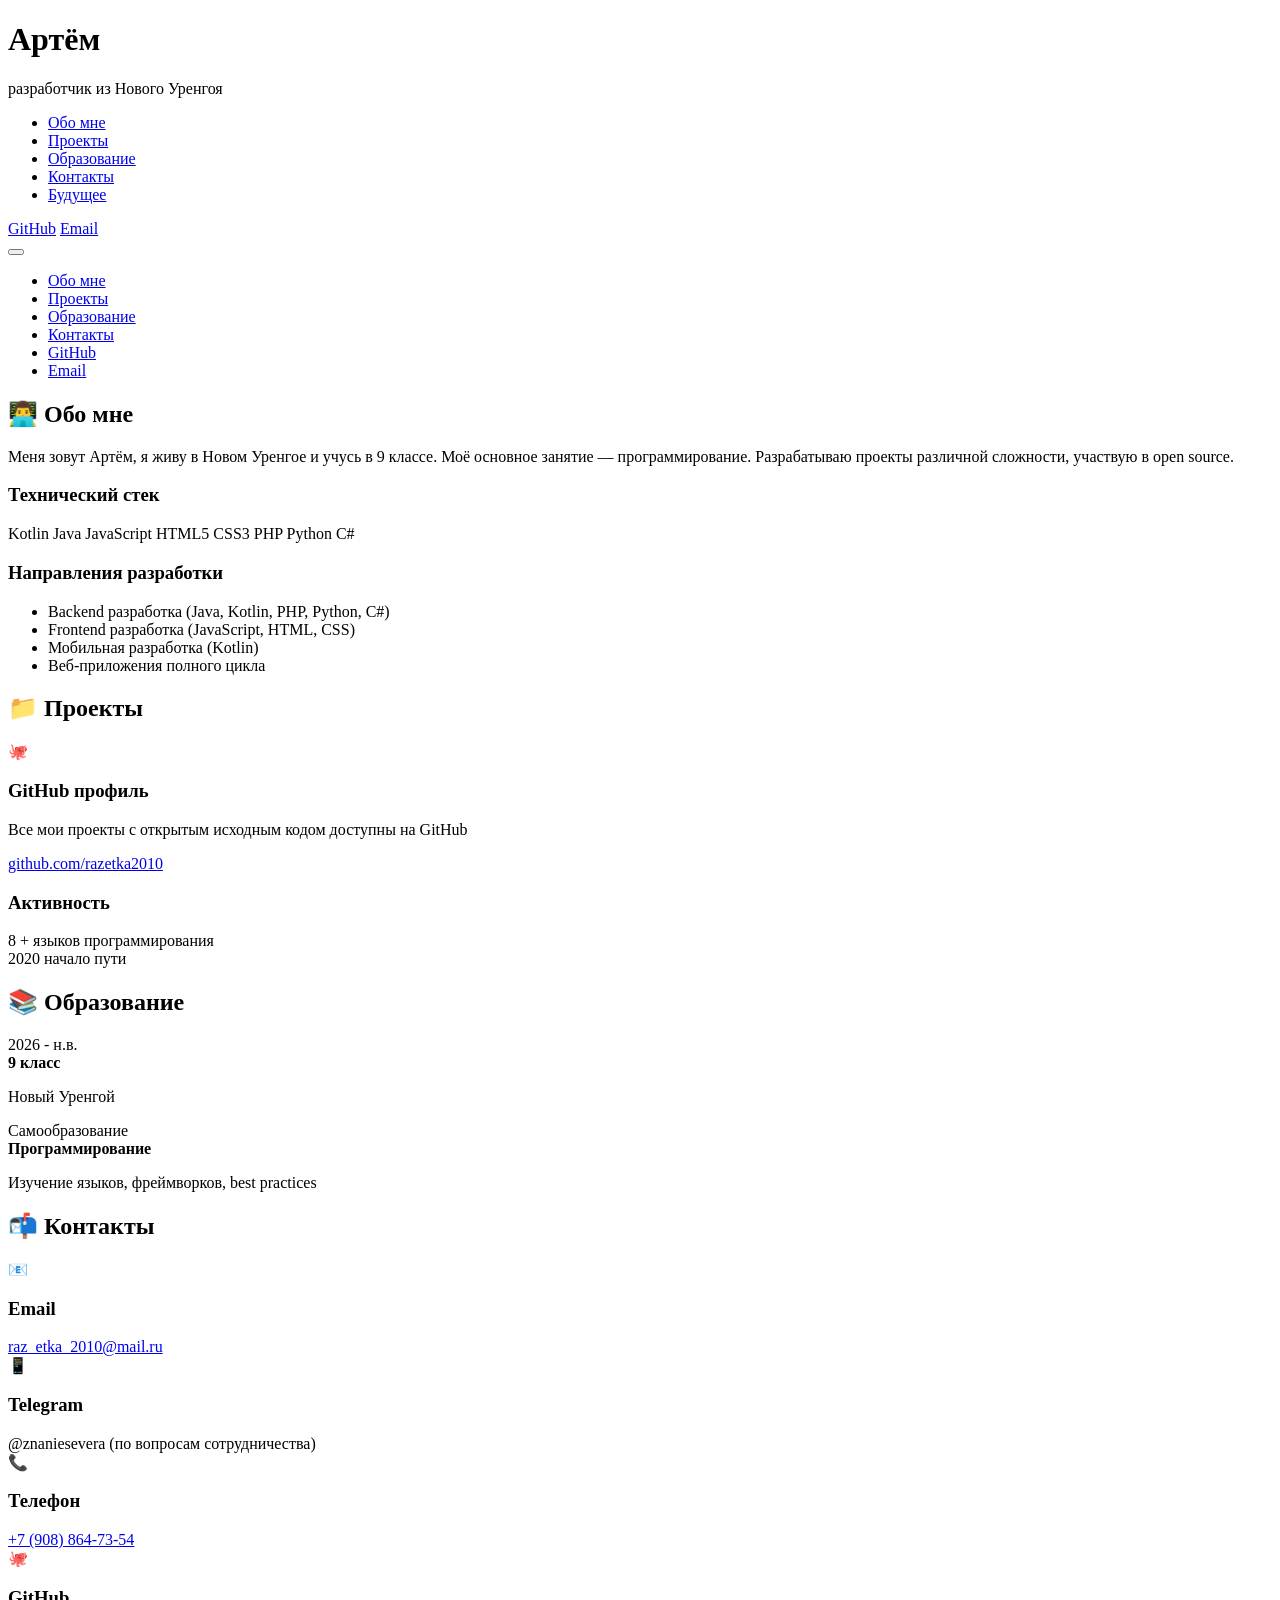
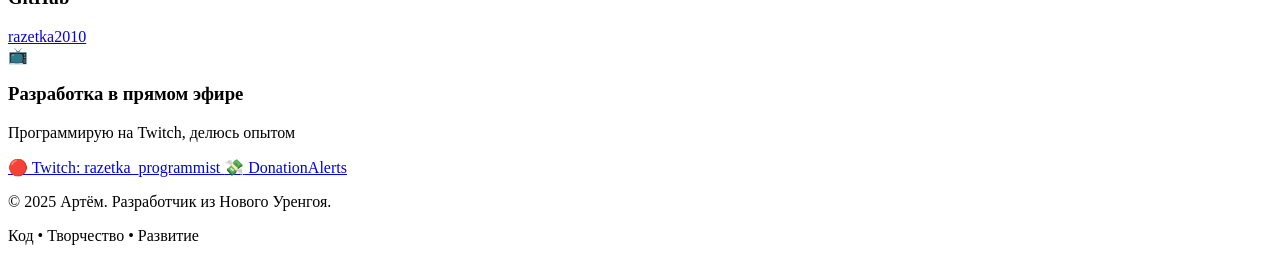
==== index.html @ a05a3fca "Add files via upload" ====
<!DOCTYPE html>
<html lang="ru">
<head>
    <meta charset="UTF-8">
    <meta name="yandex-verification" content="1af4b9dde236212a" />
    <meta name="viewport" content="width=device-width, initial-scale=1.0">
    <meta name="google-site-verification" content="uRNb2-Qzj1amPhuMcfcbXWsyFgDMt_qo-7w0s1x3kDA" />
    <title>Артём | Разработчик из Нового Уренгоя</title>
    <link rel="preconnect" href="https://fonts.googleapis.com">
    <link rel="preconnect" href="https://fonts.gstatic.com" crossorigin>
    <link href="https://fonts.googleapis.com/css2?family=Inter:opsz,wght@14..32,400;14..32,500;14..32,600;14..32,700&display=swap" rel="stylesheet">
    <link rel="stylesheet" href="css/style.css">
</head>
<body>
<!-- Навигационная панель на весь экран -->
<header class="fullscreen-nav">
    <div class="nav-content">
        <div class="nav-brand">
            <h1 class="nav-name">Артём</h1>
            <p class="nav-location">разработчик из Нового Уренгоя</p>
        </div>

        <nav class="nav-menu">
            <ul class="nav-links">
                <li><a href="#about" class="nav-link">Обо мне</a></li>
                <li><a href="#projects" class="nav-link">Проекты</a></li>
                <li><a href="#education" class="nav-link">Образование</a></li>
                <li><a href="#contacts" class="nav-link">Контакты</a></li>
                                </li><li><a href="profession.html" class="nav-link">Будущее</a></li>
            </ul>
        </nav>

        <div class="nav-social">
            <a href="https://github.com/razetka2010" target="_blank" rel="noopener noreferrer" class="social-link">GitHub</a>
            <a href="mailto:raz_etka_2010@mail.ru" class="social-link">Email</a>
        </div>

        <button class="mobile-menu-btn" aria-label="Меню">
            <span></span>
            <span></span>
            <span></span>
        </button>
    </div>
</header>

<!-- Мобильное меню -->
<div class="mobile-menu">
    <ul class="mobile-links">
        <li><a href="#about" class="mobile-link">Обо мне</a></li>
        <li><a href="#projects" class="mobile-link">Проекты</a></li>
        <li><a href="#education" class="mobile-link">Образование</a></li>
        <li><a href="#contacts" class="mobile-link">Контакты</a></li>
        <li><a href="https://github.com/razetka2010" target="_blank" rel="noopener noreferrer" class="mobile-link">GitHub</a></li>
        <li><a href="mailto:raz_etka_2010@mail.ru" class="mobile-link">Email</a></li>
    </ul>
</div>

<!-- Основной контент -->
<main class="main-content">
    <div class="container">
        <!-- О себе -->
        <section class="card personal-card" id="about">
            <h2><span class="card-icon">👨‍💻</span> Обо мне</h2>

            <div class="bio-block">
                <p>Меня зовут Артём, я живу в Новом Уренгое и учусь в 9 классе. Моё основное занятие — программирование. Разрабатываю проекты различной сложности, участвую в open source.</p>
            </div>

            <div class="info-block">
                <h3>Технический стек</h3>
                <div class="tags-container">
                    <span class="tag">Kotlin</span>
                    <span class="tag">Java</span>
                    <span class="tag">JavaScript</span>
                    <span class="tag">HTML5</span>
                    <span class="tag">CSS3</span>
                    <span class="tag">PHP</span>
                    <span class="tag">Python</span>
                    <span class="tag">C#</span>
                </div>
            </div>

            <div class="info-block">
                <h3>Направления разработки</h3>
                <ul class="profile-list">
                    <li>Backend разработка (Java, Kotlin, PHP, Python, C#)</li>
                    <li>Frontend разработка (JavaScript, HTML, CSS)</li>
                    <li>Мобильная разработка (Kotlin)</li>
                    <li>Веб-приложения полного цикла</li>
                </ul>
            </div>
        </section>

        <!-- Проекты и GitHub -->
        <section class="card projects-card" id="projects">
            <h2><span class="card-icon">📁</span> Проекты</h2>

            <div class="github-block">
                <div class="github-icon">🐙</div>
                <div class="github-info">
                    <h3>GitHub профиль</h3>
                    <p>Все мои проекты с открытым исходным кодом доступны на GitHub</p>
                    <a href="https://github.com/razetka2010" target="_blank" rel="noopener noreferrer" class="github-link">
                        github.com/razetka2010
                    </a>
                </div>
            </div>

            <div class="info-block">
                <h3>Активность</h3>
                <div class="activity-stats">
                    <div class="stat-item">
                        <span class="stat-value">8 +</span>
                        <span class="stat-label">языков программирования</span>
                    </div>
                    <div class="stat-item">
                        <span class="stat-value">2020</span>
                        <span class="stat-label">начало пути</span>
                    </div>
                </div>
            </div>
        </section>

        <!-- Образование -->
        <section class="card education-card" id="education">
            <h2><span class="card-icon">📚</span> Образование</h2>

            <div class="education-grid">
                <div class="education-item">
                    <div class="education-year">2026 - н.в.</div>
                    <div class="education-desc">
                        <strong>9 класс</strong>
                        <p>Новый Уренгой</p>
                    </div>
                </div>

                <div class="education-item">
                    <div class="education-year">Самообразование</div>
                    <div class="education-desc">
                        <strong>Программирование</strong>
                        <p>Изучение языков, фреймворков, best practices</p>
                    </div>
                </div>
            </div>
        </section>

        <!-- Контакты -->
        <section class="card contacts-card" id="contacts">
            <h2><span class="card-icon">📬</span> Контакты</h2>

            <div class="contacts-grid">
                <div class="contact-item">
                    <div class="contact-icon">📧</div>
                    <div class="contact-info">
                        <h3>Email</h3>
                        <a href="mailto:raz_etka_2010@mail.ru" class="contact-link">raz_etka_2010@mail.ru</a>
                    </div>
                </div>

                <div class="contact-item">
                    <div class="contact-icon">📱</div>
                    <div class="contact-info">
                        <h3>Telegram</h3>
                        <span class="contact-text">@znaniesevera</span>
                        <span class="contact-note">(по вопросам сотрудничества)</span>
                    </div>
                </div>

                <div class="contact-item">
                    <div class="contact-icon">📞</div>
                    <div class="contact-info">
                        <h3>Телефон</h3>
                        <a href="tel:+79088647354" class="contact-link">+7 (908) 864-73-54</a>
                    </div>
                </div>

                <div class="contact-item">
                    <div class="contact-icon">🐙</div>
                    <div class="contact-info">
                        <h3>GitHub</h3>
                        <a href="https://github.com/razetka2010" target="_blank" rel="noopener noreferrer" class="contact-link">razetka2010</a>
                    </div>
                </div>
            </div>
        </section>

        <!-- Twitch стримы -->
        <section class="stream-section" id="stream">
            <div class="stream-info">
                <div class="stream-icon">📺</div>
                <div>
                    <h3>Разработка в прямом эфире</h3>
                    <p>Программирую на Twitch, делюсь опытом</p>
                </div>
            </div>

            <div class="stream-links">
                <a href="https://www.twitch.tv/razetka_programmist" target="_blank" rel="noopener noreferrer" class="button button-twitch">
                    <span class="button-icon">🔴</span>
                    Twitch: razetka_programmist
                </a>
                <a href="https://www.donationalerts.com/r/znanie_severa" target="_blank" rel="noopener noreferrer" class="button button-donate">
                    <span class="button-icon">💸</span>
                    DonationAlerts
                </a>
            </div>
        </section>
    </div>
</main>

<!-- Футер -->
<footer class="footer">
    <div class="footer-content">
        <p>© 2025 Артём. Разработчик из Нового Уренгоя.</p>
        <p class="footer-motto">Код • Творчество • Развитие</p>
    </div>
</footer>

<script src="js/main.js"></script>
</body>
</html>
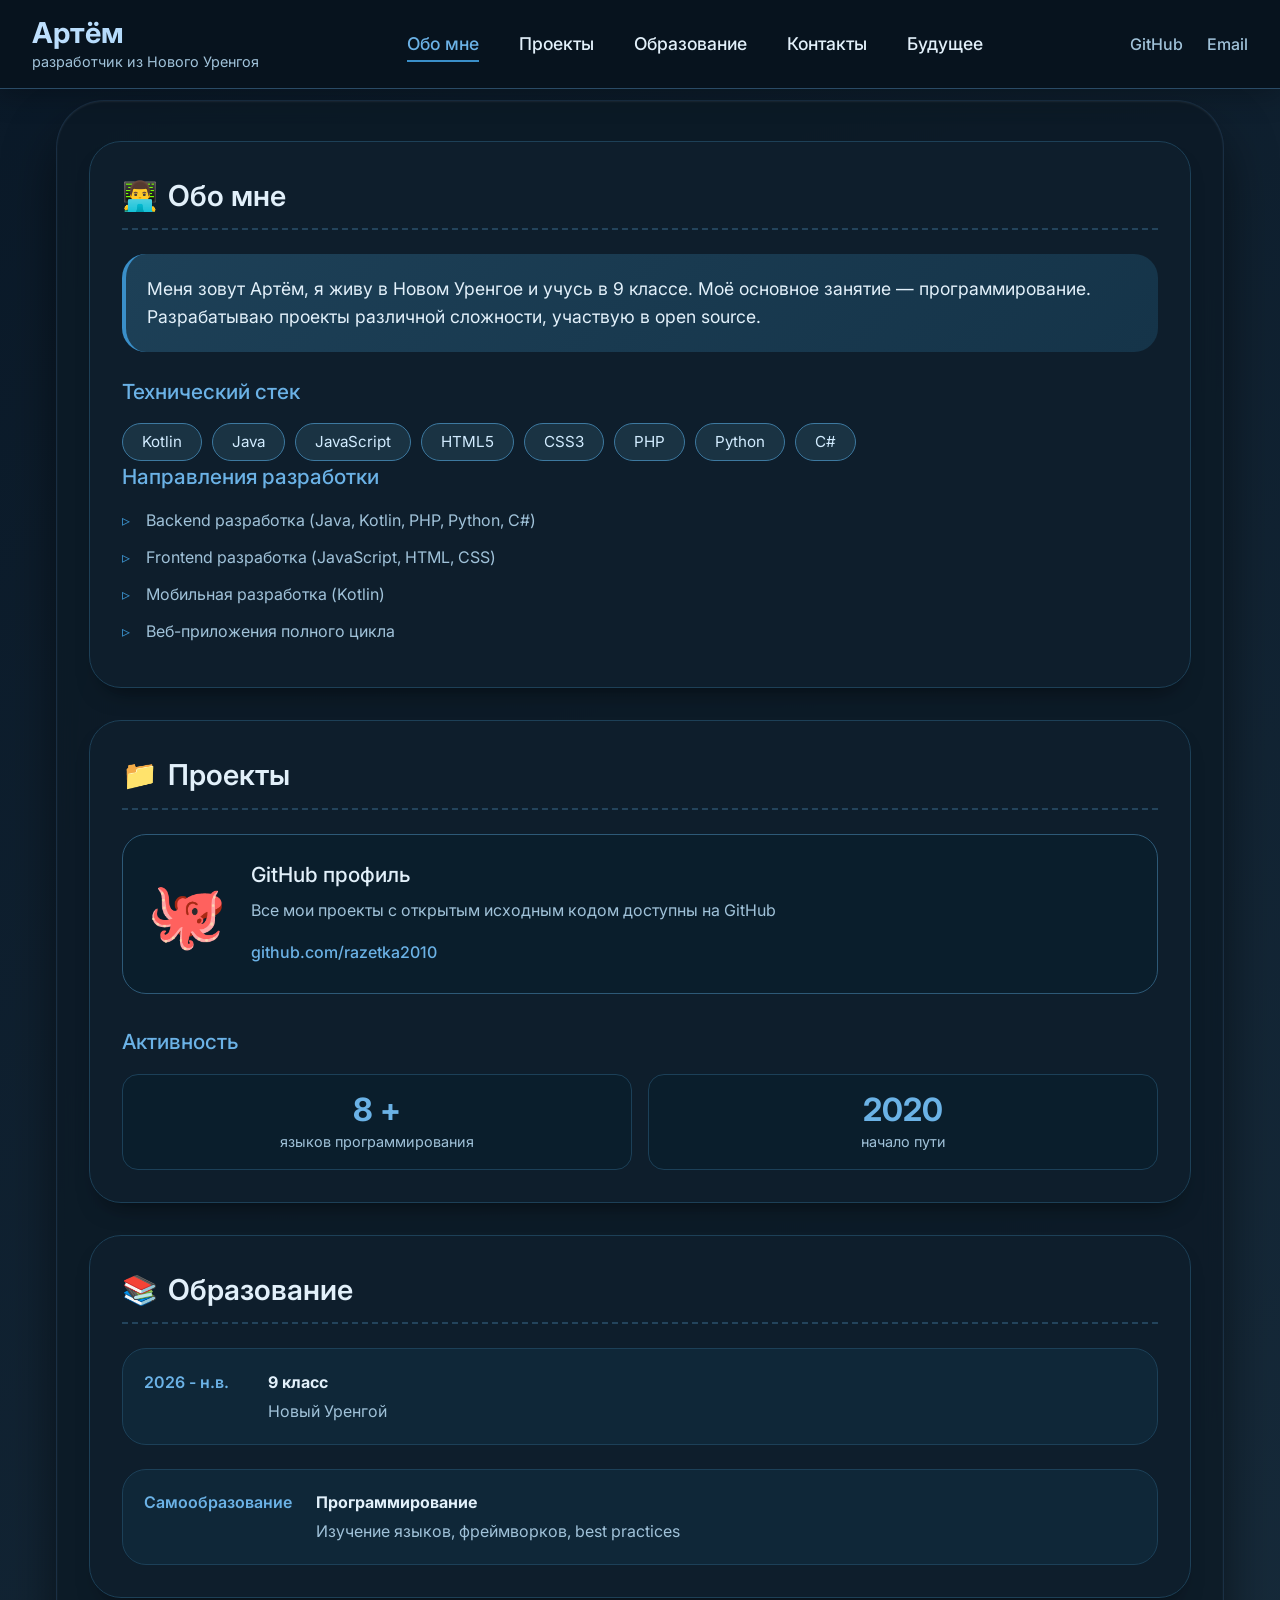
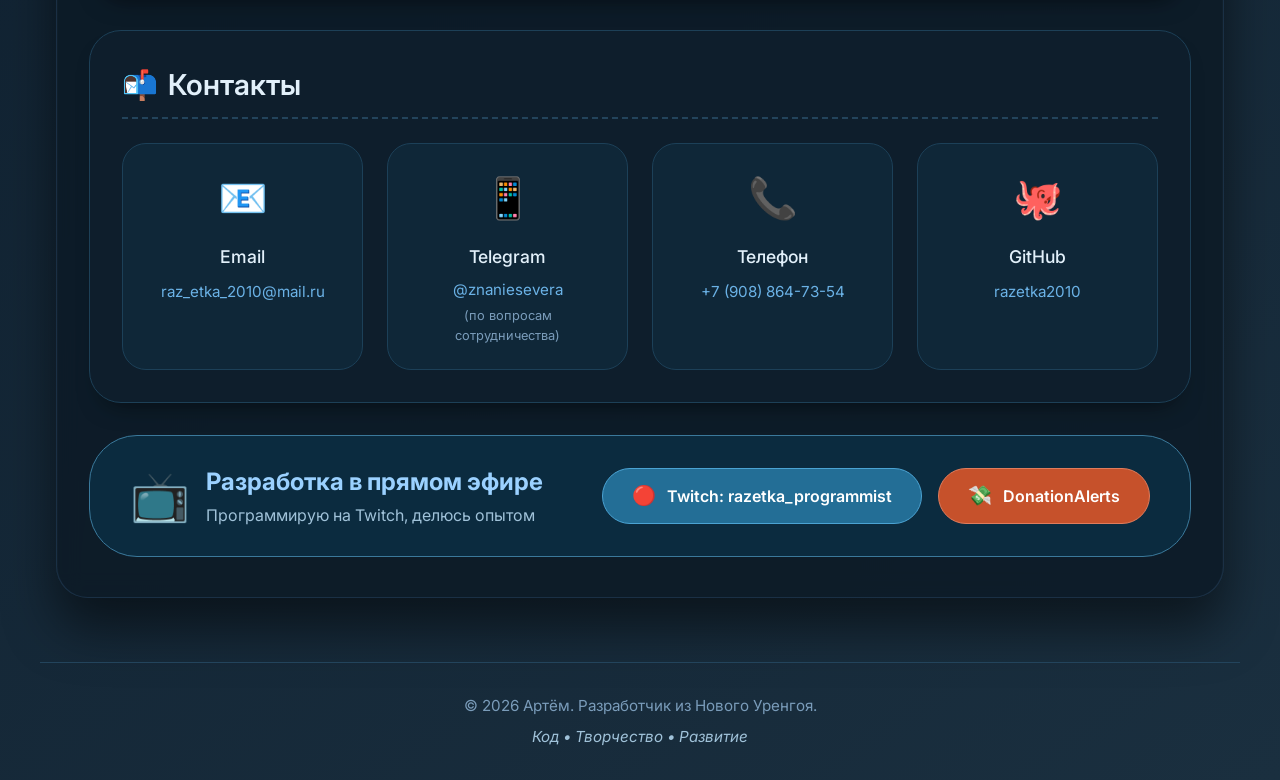
==== commit 425bf311: "Update index.html" ====
--- a/index.html
+++ b/index.html
@@ -2,7 +2,7 @@
 <html lang="ru">
 <head>
     <meta charset="UTF-8">
-    <meta name="yandex-verification" content="1af4b9dde236212a" />
+    <meta name="yandex-verification" content="476570856edede56" />
     <meta name="viewport" content="width=device-width, initial-scale=1.0">
     <meta name="google-site-verification" content="uRNb2-Qzj1amPhuMcfcbXWsyFgDMt_qo-7w0s1x3kDA" />
     <title>Артём | Разработчик из Нового Уренгоя</title>
--- a/css/style.css
+++ b/css/style.css
@@ -0,0 +1,770 @@
+/* ========== RESET & BASE ========== */
+* {
+    margin: 0;
+    padding: 0;
+    box-sizing: border-box;
+}
+
+:root {
+    --primary-dark: #0a1928;
+    --primary-deep: #1a2f3f;
+    --secondary-dark: #0e1e2c;
+    --secondary-medium: #1a3343;
+    --accent-blue: #3a8fc9;
+    --accent-light: #6bb2e6;
+    --text-primary: #e2f0fa;
+    --text-secondary: #a0c2d9;
+    --text-muted: #7a9cba;
+    --border-color: #23445c;
+    --border-light: #1d4057;
+    --card-bg: rgba(12, 26, 38, 0.85);
+    --gradient-start: #0a1928;
+    --gradient-end: #1a2f3f;
+    --nav-bg: rgba(8, 20, 30, 0.95);
+    --nav-border: #2a4b66;
+}
+
+body {
+    font-family: 'Inter', sans-serif;
+    background: linear-gradient(145deg, var(--gradient-start) 0%, var(--gradient-end) 100%);
+    color: var(--text-primary);
+    line-height: 1.5;
+    min-height: 100vh;
+    padding-top: 100px;
+    position: relative;
+    overflow-x: hidden;
+}
+
+/* ========== СНЕЖИНКИ ========== */
+.snow-container {
+    position: fixed;
+    top: 0;
+    left: 0;
+    width: 100%;
+    height: 100%;
+    pointer-events: none;
+    z-index: 1;
+}
+
+.snowflake {
+    position: absolute;
+    color: #fff;
+    user-select: none;
+    pointer-events: none;
+    opacity: 0.8;
+    font-size: 1rem;
+    animation: fall linear infinite;
+    text-shadow: 0 0 5px rgba(255, 255, 255, 0.5);
+}
+
+@keyframes fall {
+    from {
+        transform: translateY(-100vh) rotate(0deg);
+    }
+    to {
+        transform: translateY(100vh) rotate(360deg);
+    }
+}
+
+/* Разные размеры снежинок */
+.snowflake.small {
+    font-size: 0.5rem;
+    opacity: 0.6;
+}
+
+.snowflake.medium {
+    font-size: 0.8rem;
+    opacity: 0.7;
+}
+
+.snowflake.large {
+    font-size: 1.2rem;
+    opacity: 0.9;
+}
+
+/* Разные анимации для разнообразия */
+.snowflake.slow {
+    animation-duration: 15s;
+}
+
+.snowflake.normal {
+    animation-duration: 10s;
+}
+
+.snowflake.fast {
+    animation-duration: 7s;
+}
+
+.snowflake.delayed {
+    animation-delay: -5s;
+}
+
+/* ========== НАВИГАЦИЯ ========== */
+.fullscreen-nav {
+    position: fixed;
+    top: 0;
+    left: 0;
+    width: 100%;
+    background: var(--nav-bg);
+    backdrop-filter: blur(12px);
+    -webkit-backdrop-filter: blur(12px);
+    border-bottom: 1px solid var(--nav-border);
+    z-index: 1000;
+    box-shadow: 0 4px 30px rgba(0, 0, 0, 0.3);
+}
+
+.nav-content {
+    max-width: 1400px;
+    margin: 0 auto;
+    padding: 1rem 2rem;
+    display: flex;
+    justify-content: space-between;
+    align-items: center;
+}
+
+/* Бренд */
+.nav-brand {
+    flex-shrink: 0;
+}
+
+.nav-name {
+    font-size: 1.8rem;
+    font-weight: 700;
+    background: linear-gradient(135deg, #c2e2ff, #9fcff5);
+    -webkit-background-clip: text;
+    -webkit-text-fill-color: transparent;
+    background-clip: text;
+    line-height: 1.2;
+}
+
+.nav-location {
+    font-size: 0.9rem;
+    color: var(--text-secondary);
+}
+
+/* Меню */
+.nav-menu {
+    flex: 1;
+    display: flex;
+    justify-content: center;
+}
+
+.nav-links {
+    display: flex;
+    gap: 2.5rem;
+    list-style: none;
+}
+
+.nav-link {
+    color: var(--text-primary);
+    text-decoration: none;
+    font-weight: 500;
+    font-size: 1.1rem;
+    padding: 0.5rem 0;
+    position: relative;
+    transition: color 0.2s;
+}
+
+.nav-link::after {
+    content: '';
+    position: absolute;
+    bottom: 0;
+    left: 0;
+    width: 0;
+    height: 2px;
+    background: var(--accent-blue);
+    transition: width 0.2s ease;
+}
+
+.nav-link:hover {
+    color: var(--accent-light);
+}
+
+.nav-link:hover::after {
+    width: 100%;
+}
+
+.nav-link.active {
+    color: var(--accent-light);
+}
+
+.nav-link.active::after {
+    width: 100%;
+}
+
+/* Социальные ссылки */
+.nav-social {
+    display: flex;
+    gap: 1.5rem;
+    flex-shrink: 0;
+}
+
+.social-link {
+    color: var(--text-secondary);
+    text-decoration: none;
+    font-weight: 500;
+    transition: color 0.2s;
+}
+
+.social-link:hover {
+    color: var(--accent-light);
+}
+
+/* Мобильная кнопка */
+.mobile-menu-btn {
+    display: none;
+    flex-direction: column;
+    gap: 6px;
+    background: none;
+    border: none;
+    cursor: pointer;
+    padding: 0.5rem;
+    z-index: 1001;
+}
+
+.mobile-menu-btn span {
+    display: block;
+    width: 25px;
+    height: 2px;
+    background: var(--text-primary);
+    transition: all 0.3s ease;
+}
+
+.mobile-menu-btn.active span:nth-child(1) {
+    transform: rotate(45deg) translate(8px, 8px);
+}
+
+.mobile-menu-btn.active span:nth-child(2) {
+    opacity: 0;
+}
+
+.mobile-menu-btn.active span:nth-child(3) {
+    transform: rotate(-45deg) translate(7px, -7px);
+}
+
+/* Мобильное меню */
+.mobile-menu {
+    display: none;
+    position: fixed;
+    top: 0;
+    left: 0;
+    width: 100%;
+    height: 100vh;
+    background: var(--nav-bg);
+    backdrop-filter: blur(12px);
+    -webkit-backdrop-filter: blur(12px);
+    z-index: 999;
+    padding: 80px 2rem 2rem;
+    transform: translateX(-100%);
+    transition: transform 0.3s ease;
+}
+
+.mobile-menu.active {
+    transform: translateX(0);
+}
+
+.mobile-links {
+    list-style: none;
+    display: flex;
+    flex-direction: column;
+    gap: 1.5rem;
+}
+
+.mobile-link {
+    color: var(--text-primary);
+    text-decoration: none;
+    font-size: 1.3rem;
+    font-weight: 500;
+    display: block;
+    padding: 0.5rem 0;
+    border-bottom: 1px solid var(--border-color);
+    transition: color 0.2s;
+}
+
+.mobile-link:hover {
+    color: var(--accent-light);
+}
+
+.mobile-link.active {
+    color: var(--accent-light);
+}
+
+/* ========== ОСНОВНОЙ КОНТЕНТ ========== */
+.main-content {
+    max-width: 1200px;
+    margin: 0 auto;
+    padding: 0 1rem 2rem;
+    position: relative;
+    z-index: 2;
+}
+
+.container {
+    background: var(--card-bg);
+    backdrop-filter: blur(12px);
+    -webkit-backdrop-filter: blur(12px);
+    border-radius: 3rem 3rem 2rem 2rem;
+    box-shadow: 0 30px 50px rgba(0, 0, 0, 0.5), inset 0 1px 2px rgba(255, 255, 255, 0.08);
+    border: 1px solid rgba(100, 160, 230, 0.15);
+    overflow: hidden;
+    padding: 2.5rem 2rem;
+}
+
+/* ========== CARDS ========== */
+.card {
+    background: var(--secondary-dark);
+    border-radius: 2rem;
+    padding: 2rem;
+    border: 1px solid var(--border-light);
+    box-shadow: 0 15px 25px -15px rgba(0, 0, 0, 0.6);
+    transition: border-color 0.2s ease;
+    margin-bottom: 2rem;
+}
+
+.card:last-child {
+    margin-bottom: 0;
+}
+
+.card:hover {
+    border-color: var(--accent-blue);
+}
+
+.card h2 {
+    font-size: 1.8rem;
+    font-weight: 600;
+    margin-bottom: 1.5rem;
+    display: flex;
+    align-items: center;
+    gap: 10px;
+    border-bottom: 2px dashed var(--border-color);
+    padding-bottom: 0.7rem;
+    color: var(--text-primary);
+}
+
+.card h3 {
+    font-size: 1.3rem;
+    font-weight: 500;
+    margin-bottom: 1rem;
+    color: var(--accent-light);
+}
+
+.card-icon {
+    font-size: 1.8rem;
+}
+
+/* ========== БИО ========== */
+.bio-block {
+    background: linear-gradient(135deg, #1d4057 0%, #153449 100%);
+    border-radius: 1.5rem;
+    padding: 1.3rem;
+    margin-bottom: 1.5rem;
+    border-left: 4px solid var(--accent-blue);
+    font-size: 1.1rem;
+    line-height: 1.6;
+}
+
+/* ========== ТЕГИ ========== */
+.tags-container {
+    display: flex;
+    flex-wrap: wrap;
+    gap: 0.6rem;
+}
+
+.tag {
+    background: var(--secondary-medium);
+    padding: 0.4rem 1.2rem;
+    border-radius: 30px;
+    font-size: 0.95rem;
+    border: 1px solid #3d79a0;
+    color: #d2ecff;
+    transition: all 0.2s;
+}
+
+.tag:hover {
+    background: #1f4c6e;
+    border-color: #5a9fd0;
+    transform: translateY(-2px);
+}
+
+/* ========== СПИСКИ ========== */
+.profile-list {
+    list-style: none;
+}
+
+.profile-list li {
+    margin-bottom: 0.8rem;
+    padding-left: 1.5rem;
+    position: relative;
+    color: var(--text-secondary);
+}
+
+.profile-list li::before {
+    content: "▹";
+    color: var(--accent-blue);
+    position: absolute;
+    left: 0;
+}
+
+/* ========== GITHUB ========== */
+.github-block {
+    display: flex;
+    gap: 1.5rem;
+    align-items: center;
+    background: #0a1e2c;
+    border-radius: 1.5rem;
+    padding: 1.5rem;
+    margin-bottom: 2rem;
+    border: 1px solid #2d5977;
+}
+
+.github-icon {
+    font-size: 4rem;
+    line-height: 1;
+}
+
+.github-info h3 {
+    margin-bottom: 0.5rem;
+    color: var(--text-primary);
+}
+
+.github-info p {
+    color: var(--text-secondary);
+    margin-bottom: 0.8rem;
+}
+
+.github-link {
+    display: inline-block;
+    color: var(--accent-light);
+    text-decoration: none;
+    font-weight: 500;
+    padding: 0.3rem 0;
+    border-bottom: 1px dashed transparent;
+    transition: border-color 0.2s;
+}
+
+.github-link:hover {
+    border-bottom-color: var(--accent-light);
+}
+
+/* ========== СТАТИСТИКА ========== */
+.activity-stats {
+    display: grid;
+    grid-template-columns: 1fr 1fr;
+    gap: 1rem;
+}
+
+.stat-item {
+    background: #0a1e2c;
+    border-radius: 1rem;
+    padding: 1rem;
+    text-align: center;
+    border: 1px solid #1c4058;
+}
+
+.stat-value {
+    display: block;
+    font-size: 2rem;
+    font-weight: 700;
+    color: var(--accent-light);
+    line-height: 1.2;
+}
+
+.stat-label {
+    color: var(--text-secondary);
+    font-size: 0.9rem;
+}
+
+/* ========== ОБРАЗОВАНИЕ ========== */
+.education-grid {
+    display: grid;
+    gap: 1.5rem;
+}
+
+.education-item {
+    display: flex;
+    gap: 1.5rem;
+    background: #0f2738;
+    border-radius: 1.5rem;
+    padding: 1.3rem;
+    border: 1px solid #1c4058;
+}
+
+.education-year {
+    min-width: 100px;
+    font-weight: 600;
+    color: var(--accent-light);
+}
+
+.education-desc strong {
+    display: block;
+    margin-bottom: 0.3rem;
+    color: var(--text-primary);
+}
+
+.education-desc p {
+    color: var(--text-secondary);
+}
+
+/* ========== КОНТАКТЫ ========== */
+.contacts-grid {
+    display: grid;
+    grid-template-columns: repeat(4, 1fr);
+    gap: 1.5rem;
+}
+
+.contact-item {
+    background: #0f2738;
+    border-radius: 1.5rem;
+    padding: 1.5rem;
+    text-align: center;
+    border: 1px solid #1c4058;
+    transition: all 0.2s;
+}
+
+.contact-item:hover {
+    transform: translateY(-5px);
+    border-color: var(--accent-blue);
+    background: #143041;
+}
+
+.contact-icon {
+    font-size: 2.5rem;
+    margin-bottom: 1rem;
+}
+
+.contact-info h3 {
+    font-size: 1.1rem;
+    margin-bottom: 0.5rem;
+    color: var(--text-primary);
+}
+
+.contact-link {
+    color: var(--accent-light);
+    text-decoration: none;
+    font-size: 0.95rem;
+    word-break: break-word;
+    transition: color 0.2s;
+    display: inline-block;
+}
+
+.contact-link:hover {
+    color: #fff;
+    text-decoration: underline;
+}
+
+.contact-text {
+    display: block;
+    color: var(--accent-light);
+    font-size: 0.95rem;
+}
+
+.contact-note {
+    display: block;
+    color: var(--text-muted);
+    font-size: 0.8rem;
+    margin-top: 0.3rem;
+}
+
+/* ========== STREAM ========== */
+.stream-section {
+    display: flex;
+    flex-wrap: wrap;
+    justify-content: space-between;
+    align-items: center;
+    gap: 1.5rem;
+    background: #0b2b3f;
+    border-radius: 3rem;
+    padding: 1.5rem 2.5rem;
+    margin-top: 2rem;
+    border: 1px solid #3b799b;
+}
+
+.stream-info {
+    display: flex;
+    align-items: center;
+    gap: 1rem;
+}
+
+.stream-icon {
+    font-size: 3rem;
+}
+
+.stream-info h3 {
+    font-size: 1.5rem;
+    color: #9bd1ff;
+    margin-bottom: 0.2rem;
+}
+
+.stream-info p {
+    color: var(--text-secondary);
+}
+
+.stream-links {
+    display: flex;
+    gap: 1rem;
+    flex-wrap: wrap;
+}
+
+/* ========== BUTTONS ========== */
+.button {
+    border: none;
+    color: white;
+    padding: 0.8rem 1.8rem;
+    border-radius: 40px;
+    font-weight: 600;
+    font-size: 1rem;
+    cursor: pointer;
+    transition: background 0.2s, transform 0.1s;
+    text-decoration: none;
+    display: inline-flex;
+    align-items: center;
+    gap: 0.7rem;
+    border: 1px solid #4ba3d3;
+}
+
+.button-twitch {
+    background: #236e96;
+}
+
+.button-twitch:hover {
+    background: #2d8dc0;
+    transform: scale(1.02);
+}
+
+.button-donate {
+    background: #c6512b;
+    border-color: #e07c5c;
+}
+
+.button-donate:hover {
+    background: #d45f39;
+    transform: scale(1.02);
+}
+
+.button-icon {
+    font-size: 1.2rem;
+}
+
+/* ========== FOOTER ========== */
+.footer {
+    max-width: 1200px;
+    margin: 2rem auto 0;
+    padding: 2rem 1rem;
+    text-align: center;
+    color: var(--text-muted);
+    font-size: 0.95rem;
+    border-top: 1px solid var(--border-color);
+    position: relative;
+    z-index: 2;
+}
+
+.footer-motto {
+    margin-top: 0.5rem;
+    font-style: italic;
+    color: var(--text-secondary);
+}
+
+/* ========== АДАПТИВНОСТЬ ========== */
+@media (max-width: 1024px) {
+    .nav-links {
+        gap: 1.5rem;
+    }
+
+    .contacts-grid {
+        grid-template-columns: repeat(2, 1fr);
+    }
+}
+
+@media (max-width: 900px) {
+    .nav-menu, .nav-social {
+        display: none;
+    }
+
+    .mobile-menu-btn {
+        display: flex;
+    }
+
+    .mobile-menu.active {
+        display: block;
+    }
+
+    .nav-name {
+        font-size: 1.5rem;
+    }
+}
+
+@media (max-width: 750px) {
+    body {
+        padding-top: 80px;
+    }
+
+    .nav-content {
+        padding: 0.8rem 1rem;
+    }
+
+    .container {
+        padding: 1.5rem;
+        border-radius: 2rem;
+    }
+
+    .card {
+        padding: 1.5rem;
+    }
+
+    .card h2 {
+        font-size: 1.5rem;
+    }
+
+    .github-block {
+        flex-direction: column;
+        text-align: center;
+    }
+
+    .education-item {
+        flex-direction: column;
+        gap: 0.5rem;
+    }
+
+    .education-year {
+        min-width: auto;
+    }
+
+    .stream-section {
+        flex-direction: column;
+        align-items: flex-start;
+        padding: 1.5rem;
+    }
+}
+
+@media (max-width: 500px) {
+    .contacts-grid {
+        grid-template-columns: 1fr;
+    }
+
+    .activity-stats {
+        grid-template-columns: 1fr;
+    }
+
+    .nav-name {
+        font-size: 1.2rem;
+    }
+
+    .nav-location {
+        font-size: 0.8rem;
+    }
+}
+
+/* ========== АНИМАЦИИ ========== */
+@keyframes fadeIn {
+    from {
+        opacity: 0;
+        transform: translateY(20px);
+    }
+    to {
+        opacity: 1;
+        transform: translateY(0);
+    }
+}
+
+.card {
+    animation: fadeIn 0.5s ease-out;
+}
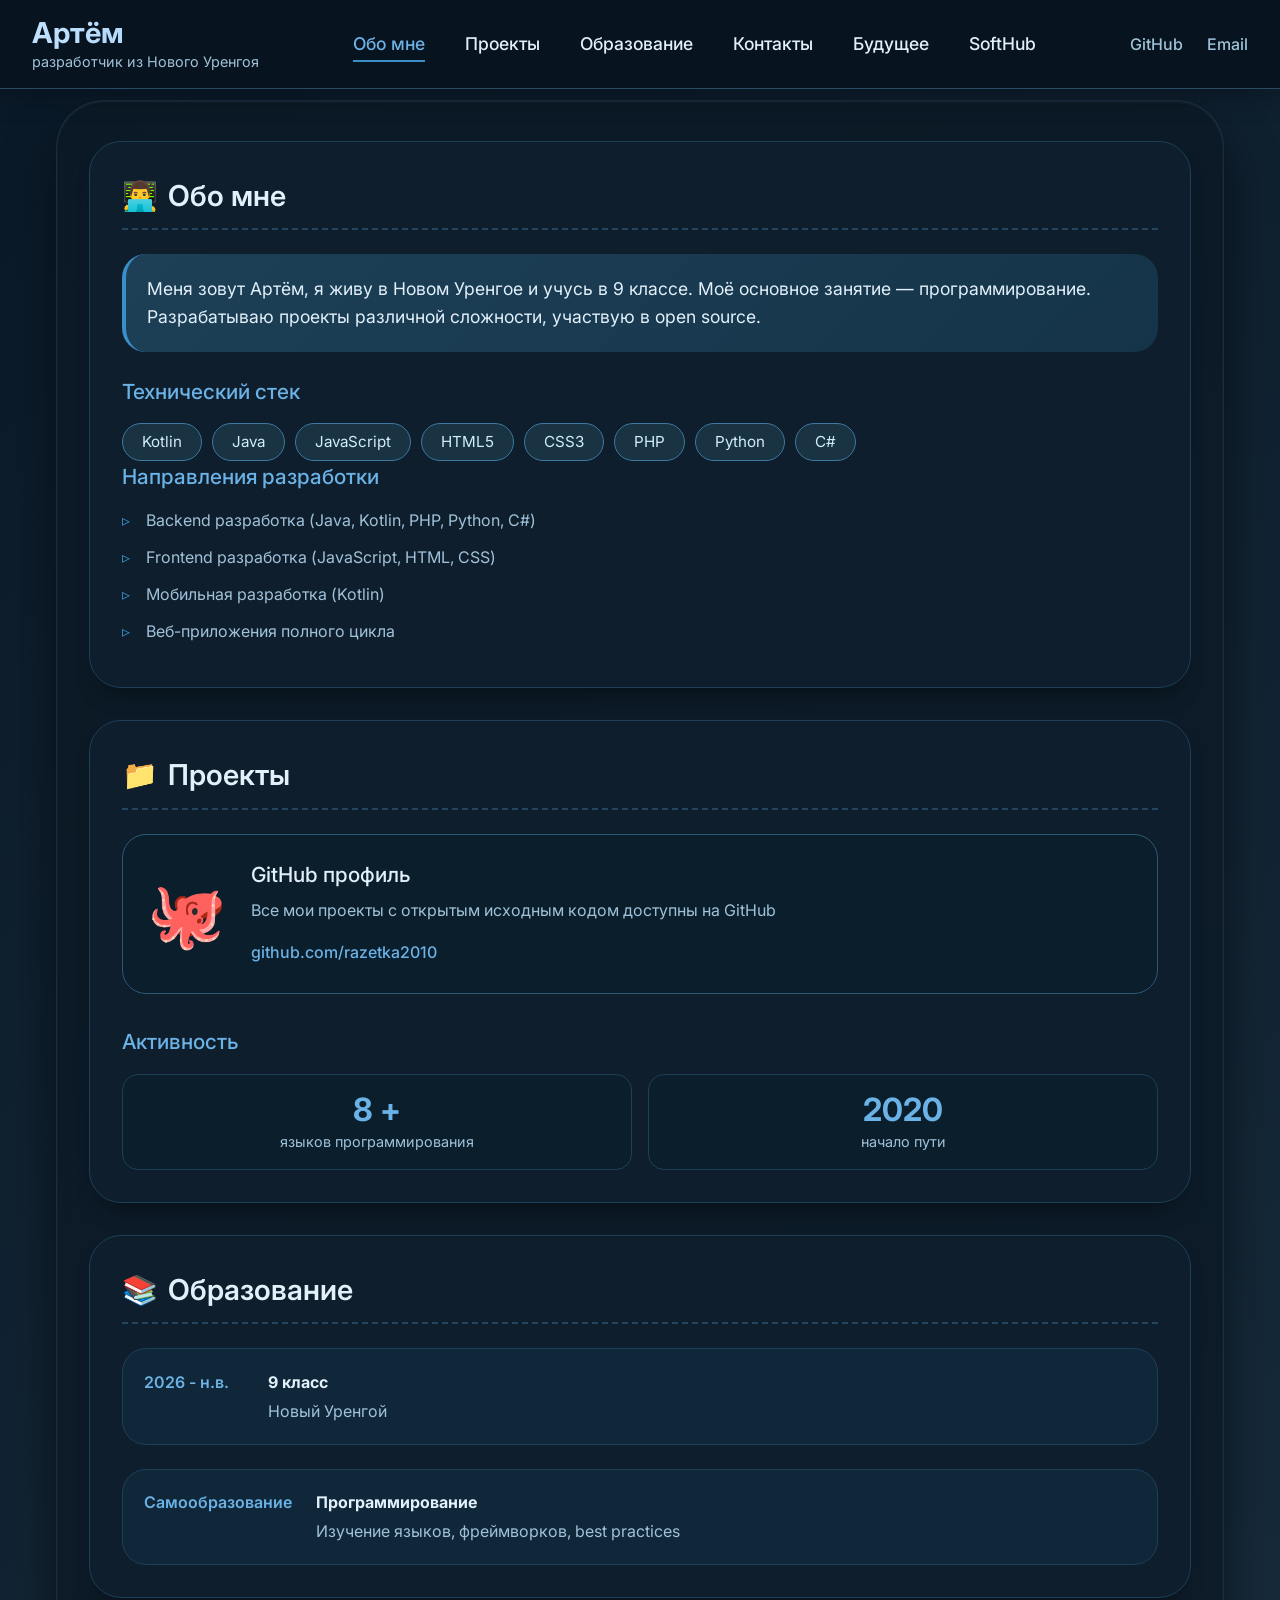
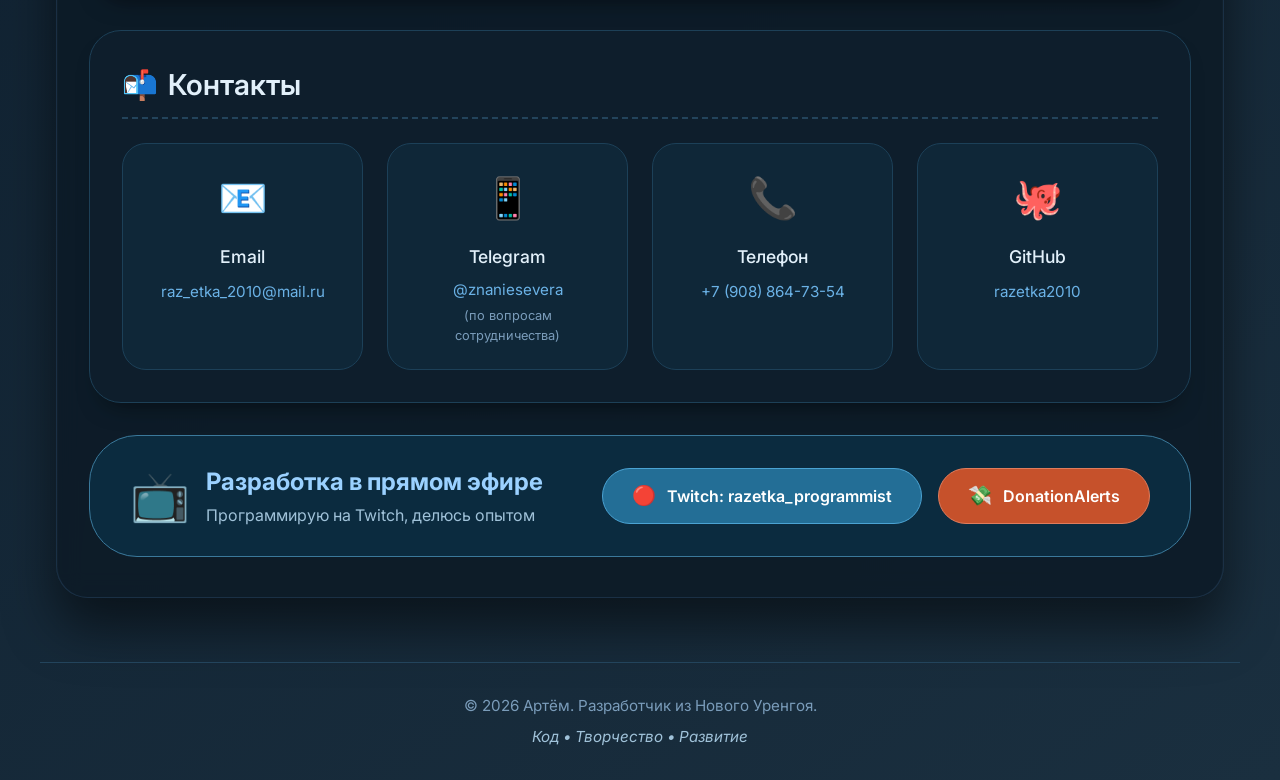
==== commit 3c7c6aa1: "Update index.html" ====
--- a/index.html
+++ b/index.html
@@ -26,7 +26,8 @@
                 <li><a href="#projects" class="nav-link">Проекты</a></li>
                 <li><a href="#education" class="nav-link">Образование</a></li>
                 <li><a href="#contacts" class="nav-link">Контакты</a></li>
-                                </li><li><a href="profession.html" class="nav-link">Будущее</a></li>
+                </li><li><a href="profession.html" class="nav-link">Будущее</a></li>
+                </li><li><a href="SoftHub.html" class="nav-link">SoftHub</a></li>
             </ul>
         </nav>
 
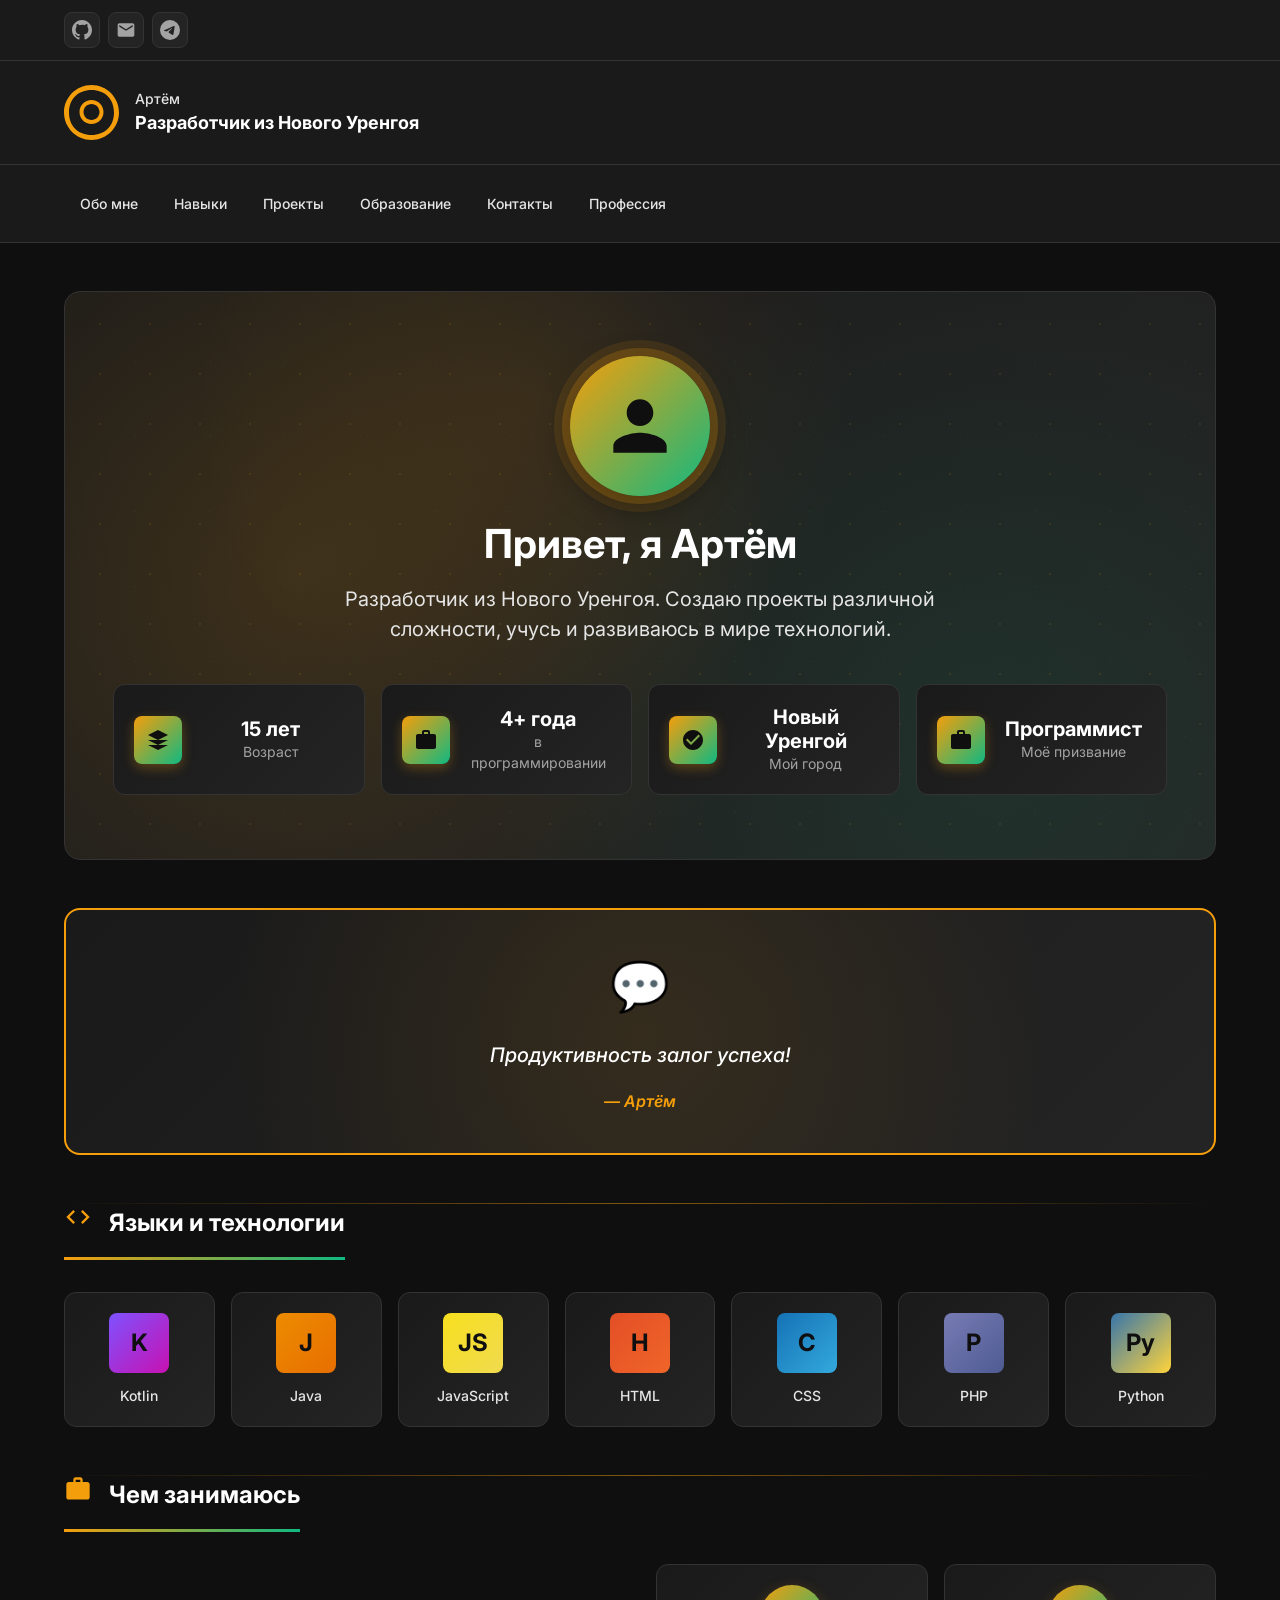
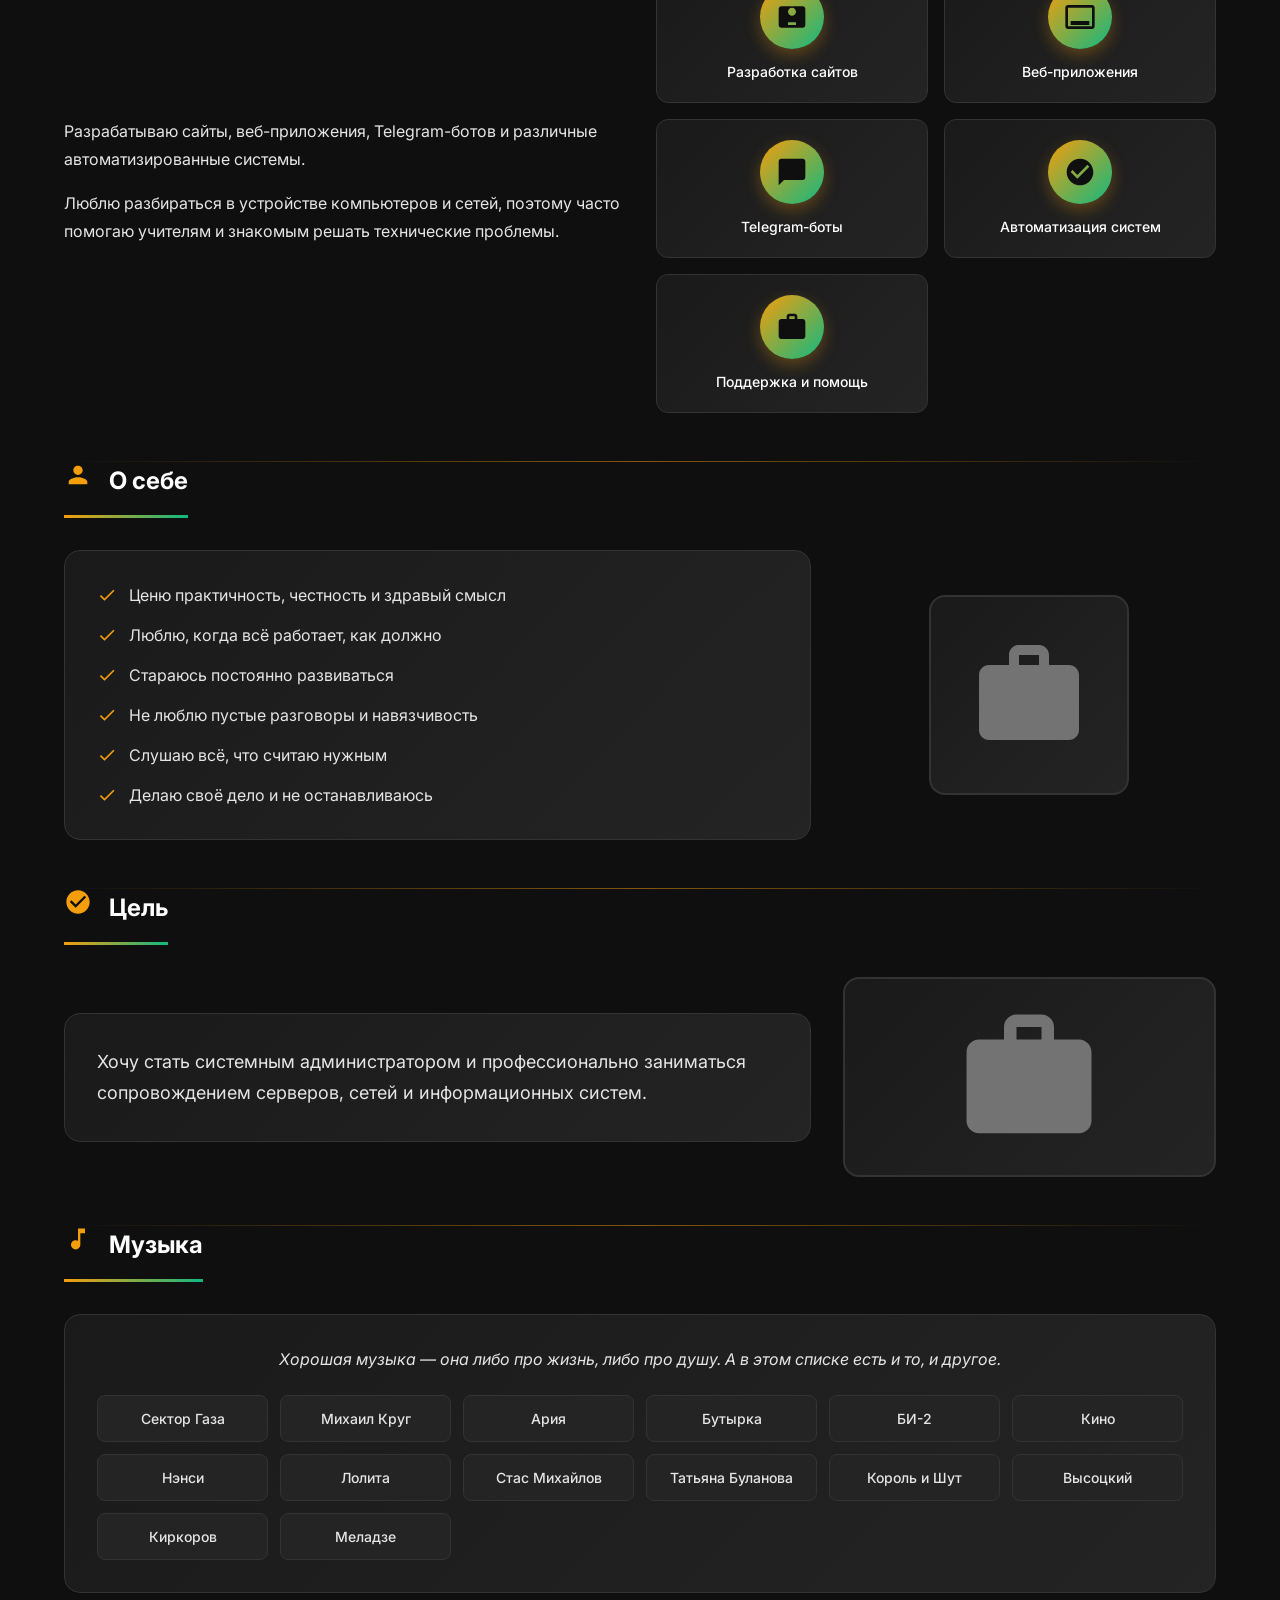
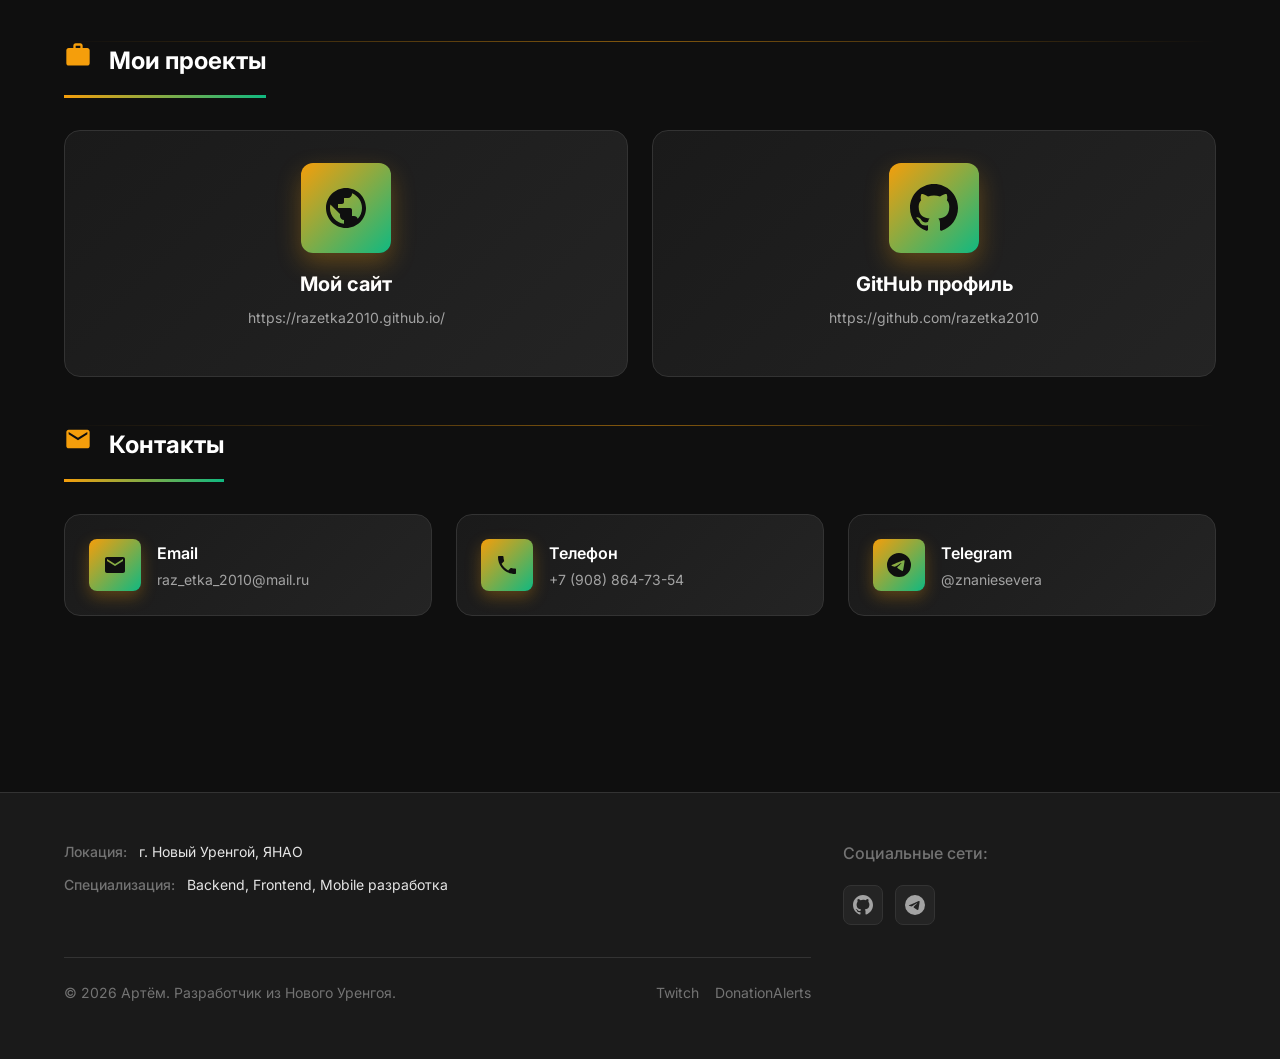
==== commit c4e3d1eb: "Переработка сайта под другую структуру и обновление стилей" ====
--- a/index.html
+++ b/index.html
@@ -2,221 +2,510 @@
 <html lang="ru">
 <head>
     <meta charset="UTF-8">
-    <meta name="yandex-verification" content="476570856edede56" />
     <meta name="viewport" content="width=device-width, initial-scale=1.0">
-    <meta name="google-site-verification" content="uRNb2-Qzj1amPhuMcfcbXWsyFgDMt_qo-7w0s1x3kDA" />
+    <meta name="description" content="Артём - Разработчик из Нового Уренгоя. Backend, Frontend, Mobile разработка">
     <title>Артём | Разработчик из Нового Уренгоя</title>
+    
+    <!-- Fonts -->
     <link rel="preconnect" href="https://fonts.googleapis.com">
     <link rel="preconnect" href="https://fonts.gstatic.com" crossorigin>
-    <link href="https://fonts.googleapis.com/css2?family=Inter:opsz,wght@14..32,400;14..32,500;14..32,600;14..32,700&display=swap" rel="stylesheet">
+    <link href="https://fonts.googleapis.com/css2?family=Inter:wght@400;500;600;700&display=swap" rel="stylesheet">
+    
+    <!-- CSS -->
     <link rel="stylesheet" href="css/style.css">
 </head>
 <body>
-<!-- Навигационная панель на весь экран -->
-<header class="fullscreen-nav">
-    <div class="nav-content">
-        <div class="nav-brand">
-            <h1 class="nav-name">Артём</h1>
-            <p class="nav-location">разработчик из Нового Уренгоя</p>
+    <!-- Top Panel -->
+    <div class="top-panel">
+        <div class="container">
+            <div class="top-panel__content">
+                <!-- Social Links -->
+                <div class="top-panel__social">
+                    <a href="https://github.com/razetka2010" target="_blank" rel="noopener noreferrer" class="social-link" aria-label="GitHub">
+                        <svg width="20" height="20" viewBox="0 0 24 24" fill="currentColor">
+                            <path d="M12 0C5.374 0 0 5.373 0 12c0 5.302 3.438 9.8 8.207 11.387.599.111.793-.261.793-.577v-2.234c-3.338.726-4.033-1.416-4.033-1.416-.546-1.387-1.333-1.756-1.333-1.756-1.089-.745.083-.729.083-.729 1.205.084 1.839 1.237 1.839 1.237 1.07 1.834 2.807 1.304 3.492.997.107-.775.418-1.305.762-1.604-2.665-.305-5.467-1.334-5.467-5.931 0-1.311.469-2.381 1.236-3.221-.124-.303-.535-1.524.117-3.176 0 0 1.008-.322 3.301 1.23A11.509 11.509 0 0112 5.803c1.02.005 2.047.138 3.006.404 2.291-1.552 3.297-1.23 3.297-1.23.653 1.653.242 2.874.118 3.176.77.84 1.235 1.911 1.235 3.221 0 4.609-2.807 5.624-5.479 5.921.43.372.823 1.102.823 2.222v3.293c0 .319.192.694.801.576C20.566 21.797 24 17.3 24 12c0-6.627-5.373-12-12-12z"/>
+                        </svg>
+                    </a>
+                    <a href="mailto:raz_etka_2010@mail.ru" class="social-link" aria-label="Email">
+                        <svg width="20" height="20" viewBox="0 0 24 24" fill="currentColor">
+                            <path d="M20 4H4c-1.1 0-1.99.9-1.99 2L2 18c0 1.1.9 2 2 2h16c1.1 0 2-.9 2-2V6c0-1.1-.9-2-2-2zm0 4l-8 5-8-5V6l8 5 8-5v2z"/>
+                        </svg>
+                    </a>
+                    <a href="https://t.me/znaniesevera" target="_blank" rel="noopener noreferrer" class="social-link" aria-label="Telegram">
+                        <svg width="20" height="20" viewBox="0 0 24 24" fill="currentColor">
+                            <path d="M11.944 0A12 12 0 0 0 0 12a12 12 0 0 0 12 12 12 12 0 0 0 12-12A12 12 0 0 0 12 0a12 12 0 0 0-.056 0zm4.962 7.224c.1-.002.321.023.465.14a.506.506 0 0 1 .171.325c.016.093.036.306.02.472-.18 1.898-.962 6.502-1.36 8.627-.168.9-.499 1.201-.82 1.23-.696.065-1.225-.46-1.9-.902-1.056-.693-1.653-1.124-2.678-1.8-1.185-.78-.417-1.21.258-1.91.177-.184 3.247-2.977 3.307-3.23.007-.032.014-.15-.056-.212s-.174-.041-.249-.024c-.106.024-1.793 1.14-5.061 3.345-.479.33-.913.49-1.302.48-.428-.008-1.252-.241-1.865-.44-.752-.245-1.349-.374-1.297-.789.027-.216.325-.437.893-.663 3.498-1.524 5.83-2.529 6.998-3.014 3.332-1.386 4.025-1.627 4.476-1.635z"/>
+                        </svg>
+                    </a>
+                </div>
+            </div>
         </div>
-
-        <nav class="nav-menu">
-            <ul class="nav-links">
-                <li><a href="#about" class="nav-link">Обо мне</a></li>
-                <li><a href="#projects" class="nav-link">Проекты</a></li>
-                <li><a href="#education" class="nav-link">Образование</a></li>
-                <li><a href="#contacts" class="nav-link">Контакты</a></li>
-                </li><li><a href="profession.html" class="nav-link">Будущее</a></li>
-                </li><li><a href="SoftHub.html" class="nav-link">SoftHub</a></li>
+    </div>
+
+    <!-- Header -->
+    <header class="main-header">
+        <div class="container">
+            <a href="index.html" class="logo-link">
+                <div class="logo-icon">
+                    <svg width="55" height="55" viewBox="0 0 55 55" fill="currentColor">
+                        <path d="M27.5 0C12.33 0 0 12.33 0 27.5S12.33 55 27.5 55 55 42.67 55 27.5 42.67 0 27.5 0zm0 50C14.08 50 5 40.92 5 27.5S14.08 5 27.5 5 50 14.08 50 27.5 40.92 50 27.5 50z"/>
+                        <path d="M27.5 15c-6.63 0-12 5.37-12 12s5.37 12 12 12 12-5.37 12-12-5.37-12-12-12zm0 20c-4.42 0-8-3.58-8-8s3.58-8 8-8 8 3.58 8 8-3.58 8-8 8z"/>
+                    </svg>
+                </div>
+                <div class="logo-text">
+                    <span class="logo-title">Артём</span>
+                    <span class="logo-subtitle">Разработчик из Нового Уренгоя</span>
+                </div>
+            </a>
+        </div>
+    </header>
+
+    <!-- Navigation -->
+    <nav class="main-nav">
+        <div class="container">
+            <button class="mobile-menu-toggle" aria-label="Открыть меню">
+                <span></span>
+                <span></span>
+                <span></span>
+            </button>
+            <ul class="nav-menu">
+                <li class="nav-item">
+                    <a href="#about" class="nav-link">Обо мне</a>
+                </li>
+                <li class="nav-item">
+                    <a href="#skills" class="nav-link">Навыки</a>
+                </li>
+                <li class="nav-item">
+                    <a href="#projects" class="nav-link">Проекты</a>
+                </li>
+                <li class="nav-item">
+                    <a href="#education" class="nav-link">Образование</a>
+                </li>
+                <li class="nav-item">
+                    <a href="#contacts" class="nav-link">Контакты</a>
+                </li>
+                <li class="nav-item">
+                    <a href="profession.html" class="nav-link">Профессия</a>
+                </li>
             </ul>
-        </nav>
-
-        <div class="nav-social">
-            <a href="https://github.com/razetka2010" target="_blank" rel="noopener noreferrer" class="social-link">GitHub</a>
-            <a href="mailto:raz_etka_2010@mail.ru" class="social-link">Email</a>
         </div>
-
-        <button class="mobile-menu-btn" aria-label="Меню">
-            <span></span>
-            <span></span>
-            <span></span>
-        </button>
-    </div>
-</header>
-
-<!-- Мобильное меню -->
-<div class="mobile-menu">
-    <ul class="mobile-links">
-        <li><a href="#about" class="mobile-link">Обо мне</a></li>
-        <li><a href="#projects" class="mobile-link">Проекты</a></li>
-        <li><a href="#education" class="mobile-link">Образование</a></li>
-        <li><a href="#contacts" class="mobile-link">Контакты</a></li>
-        <li><a href="https://github.com/razetka2010" target="_blank" rel="noopener noreferrer" class="mobile-link">GitHub</a></li>
-        <li><a href="mailto:raz_etka_2010@mail.ru" class="mobile-link">Email</a></li>
-    </ul>
-</div>
-
-<!-- Основной контент -->
-<main class="main-content">
-    <div class="container">
-        <!-- О себе -->
-        <section class="card personal-card" id="about">
-            <h2><span class="card-icon">👨‍💻</span> Обо мне</h2>
-
-            <div class="bio-block">
-                <p>Меня зовут Артём, я живу в Новом Уренгое и учусь в 9 классе. Моё основное занятие — программирование. Разрабатываю проекты различной сложности, участвую в open source.</p>
+    </nav>
+
+    <!-- Main Content -->
+    <main class="main-content">
+        <div class="container">
+            <!-- Hero Section -->
+            <section class="hero-section" id="about">
+                <div class="hero-content">
+                    <div class="hero-avatar">
+                        <div class="avatar-placeholder">
+                            <svg width="80" height="80" viewBox="0 0 24 24" fill="currentColor">
+                                <path d="M12 12c2.21 0 4-1.79 4-4s-1.79-4-4-4-4 1.79-4 4 1.79 4 4 4zm0 2c-2.67 0-8 1.34-8 4v2h16v-2c0-2.66-5.33-4-8-4z"/>
+                            </svg>
+                        </div>
+                    </div>
+                    <h1 class="hero-title">Привет, я Артём</h1>
+                    <p class="hero-subtitle">Разработчик из Нового Уренгоя. Создаю проекты различной сложности, учусь и развиваюсь в мире технологий.</p>
+                    <div class="hero-stats">
+                        <div class="stat-item">
+                            <div class="stat-icon">
+                                <svg width="24" height="24" viewBox="0 0 24 24" fill="currentColor">
+                                    <path d="M12 2L2 7l10 5 10-5-10-5zM2 17l10 5 10-5M2 12l10 5 10-5"/>
+                                </svg>
+                            </div>
+                            <div class="stat-content">
+                                <div class="stat-value">15 лет</div>
+                                <div class="stat-label">Возраст</div>
+                            </div>
+                        </div>
+                        <div class="stat-item">
+                            <div class="stat-icon">
+                                <svg width="24" height="24" viewBox="0 0 24 24" fill="currentColor">
+                                    <path d="M20 6h-4V4c0-1.11-.89-2-2-2h-4c-1.11 0-2 .89-2 2v2H4c-1.11 0-1.99.89-1.99 2L2 19c0 1.11.89 2 2 2h16c1.11 0 2-.89 2-2V8c0-1.11-.89-2-2-2zm-6 0h-4V4h4v2z"/>
+                                </svg>
+                            </div>
+                            <div class="stat-content">
+                                <div class="stat-value">4+ года</div>
+                                <div class="stat-label">в программировании</div>
+                            </div>
+                        </div>
+                        <div class="stat-item">
+                            <div class="stat-icon">
+                                <svg width="24" height="24" viewBox="0 0 24 24" fill="currentColor">
+                                    <path d="M12 2C6.48 2 2 6.48 2 12s4.48 10 10 10 10-4.48 10-10S17.52 2 12 2zm-2 15l-5-5 1.41-1.41L10 14.17l7.59-7.59L19 8l-9 9z"/>
+                                </svg>
+                            </div>
+                            <div class="stat-content">
+                                <div class="stat-value">Новый Уренгой</div>
+                                <div class="stat-label">Мой город</div>
+                            </div>
+                        </div>
+                        <div class="stat-item">
+                            <div class="stat-icon">
+                                <svg width="24" height="24" viewBox="0 0 24 24" fill="currentColor">
+                                    <path d="M20 6h-4V4c0-1.11-.89-2-2-2h-4c-1.11 0-2 .89-2 2v2H4c-1.11 0-1.99.89-1.99 2L2 19c0 1.11.89 2 2 2h16c1.11 0 2-.89 2-2V8c0-1.11-.89-2-2-2zm-6 0h-4V4h4v2z"/>
+                                </svg>
+                            </div>
+                            <div class="stat-content">
+                                <div class="stat-value">Программист</div>
+                                <div class="stat-label">Моё призвание</div>
+                            </div>
+                        </div>
+                    </div>
+                </div>
+            </section>
+
+            <!-- Quote Section -->
+            <section class="quote-section">
+                <div class="quote-card">
+                    <div class="quote-icon">💬</div>
+                    <blockquote class="quote-text">
+                        Продуктивность залог успеха!
+                    </blockquote>
+                    <cite class="quote-author">— Артём</cite>
+                </div>
+            </section>
+
+            <!-- Skills Section -->
+            <section class="skills-section" id="skills">
+                <h2 class="section-title">
+                    <span class="title-icon">
+                        <svg width="28" height="28" viewBox="0 0 24 24" fill="currentColor">
+                            <path d="M9.4 16.6L4.8 12l4.6-4.6L8 6l-6 6 6 6 1.4-1.4zm5.2 0l4.6-4.6-4.6-4.6L16 6l6 6-6 6-1.4-1.4z"/>
+                        </svg>
+                    </span>
+                    Языки и технологии
+                </h2>
+                <div class="skills-grid">
+                    <div class="skill-item">
+                        <div class="skill-logo kotlin">K</div>
+                        <span class="skill-name">Kotlin</span>
+                    </div>
+                    <div class="skill-item">
+                        <div class="skill-logo java">J</div>
+                        <span class="skill-name">Java</span>
+                    </div>
+                    <div class="skill-item">
+                        <div class="skill-logo javascript">JS</div>
+                        <span class="skill-name">JavaScript</span>
+                    </div>
+                    <div class="skill-item">
+                        <div class="skill-logo html">H</div>
+                        <span class="skill-name">HTML</span>
+                    </div>
+                    <div class="skill-item">
+                        <div class="skill-logo css">C</div>
+                        <span class="skill-name">CSS</span>
+                    </div>
+                    <div class="skill-item">
+                        <div class="skill-logo php">P</div>
+                        <span class="skill-name">PHP</span>
+                    </div>
+                    <div class="skill-item">
+                        <div class="skill-logo python">Py</div>
+                        <span class="skill-name">Python</span>
+                    </div>
+                </div>
+            </section>
+
+            <!-- What I Do Section -->
+            <section class="activities-section">
+                <h2 class="section-title">
+                    <span class="title-icon">
+                        <svg width="28" height="28" viewBox="0 0 24 24" fill="currentColor">
+                            <path d="M20 6h-4V4c0-1.11-.89-2-2-2h-4c-1.11 0-2 .89-2 2v2H4c-1.11 0-1.99.89-1.99 2L2 19c0 1.11.89 2 2 2h16c1.11 0 2-.89 2-2V8c0-1.11-.89-2-2-2zm-6 0h-4V4h4v2z"/>
+                        </svg>
+                    </span>
+                    Чем занимаюсь
+                </h2>
+                <div class="activities-content">
+                    <div class="activities-text">
+                        <p>Разрабатываю сайты, веб-приложения, Telegram-ботов и различные автоматизированные системы.</p>
+                        <p>Люблю разбираться в устройстве компьютеров и сетей, поэтому часто помогаю учителям и знакомым решать технические проблемы.</p>
+                    </div>
+                    <div class="activities-icons">
+                        <div class="activity-icon">
+                            <div class="icon-circle">
+                                <svg width="32" height="32" viewBox="0 0 24 24" fill="currentColor">
+                                    <path d="M20 4H4c-1.1 0-1.99.9-1.99 2L2 18c0 1.1.9 2 2 2h16c1.1 0 2-.9 2-2V6c0-1.1-.9-2-2-2zm-5 14H9v-2h6v2zm-3-7c-1.66 0-3-1.34-3-3s1.34-3 3-3 3 1.34 3 3-1.34 3-3 3z"/>
+                                </svg>
+                            </div>
+                            <span>Разработка сайтов</span>
+                        </div>
+                        <div class="activity-icon">
+                            <div class="icon-circle">
+                                <svg width="32" height="32" viewBox="0 0 24 24" fill="currentColor">
+                                    <path d="M21 3H3c-1.1 0-2 .9-2 2v14c0 1.1.9 2 2 2h18c1.1 0 2-.9 2-2V5c0-1.1-.9-2-2-2zm0 16H3V5h18v14zM5 15h14v3H5z"/>
+                                </svg>
+                            </div>
+                            <span>Веб-приложения</span>
+                        </div>
+                        <div class="activity-icon">
+                            <div class="icon-circle">
+                                <svg width="32" height="32" viewBox="0 0 24 24" fill="currentColor">
+                                    <path d="M20 2H4c-1.1 0-2 .9-2 2v18l4-4h14c1.1 0 2-.9 2-2V4c0-1.1-.9-2-2-2z"/>
+                                </svg>
+                            </div>
+                            <span>Telegram-боты</span>
+                        </div>
+                        <div class="activity-icon">
+                            <div class="icon-circle">
+                                <svg width="32" height="32" viewBox="0 0 24 24" fill="currentColor">
+                                    <path d="M12 2C6.48 2 2 6.48 2 12s4.48 10 10 10 10-4.48 10-10S17.52 2 12 2zm-2 15l-5-5 1.41-1.41L10 14.17l7.59-7.59L19 8l-9 9z"/>
+                                </svg>
+                            </div>
+                            <span>Автоматизация систем</span>
+                        </div>
+                        <div class="activity-icon">
+                            <div class="icon-circle">
+                                <svg width="32" height="32" viewBox="0 0 24 24" fill="currentColor">
+                                    <path d="M20 6h-4V4c0-1.11-.89-2-2-2h-4c-1.11 0-2 .89-2 2v2H4c-1.11 0-1.99.89-1.99 2L2 19c0 1.11.89 2 2 2h16c1.1 0 2-.9 2-2V8c0-1.1-.9-2-2-2zm-6 0h-4V4h4v2z"/>
+                                </svg>
+                            </div>
+                            <span>Поддержка и помощь</span>
+                        </div>
+                    </div>
+                </div>
+            </section>
+
+            <!-- About Section -->
+            <section class="about-section" id="about">
+                <h2 class="section-title">
+                    <span class="title-icon">
+                        <svg width="28" height="28" viewBox="0 0 24 24" fill="currentColor">
+                            <path d="M12 12c2.21 0 4-1.79 4-4s-1.79-4-4-4-4 1.79-4 4 1.79 4 4 4zm0 2c-2.67 0-8 1.34-8 4v2h16v-2c0-2.66-5.33-4-8-4z"/>
+                        </svg>
+                    </span>
+                    О себе
+                </h2>
+                <div class="about-content">
+                    <div class="about-card">
+                        <ul class="about-list">
+                            <li>
+                                <svg width="20" height="20" viewBox="0 0 24 24" fill="currentColor">
+                                    <path d="M9 16.17L4.83 12l-1.42 1.41L9 19 21 7l-1.41-1.41z"/>
+                                </svg>
+                                <span>Ценю практичность, честность и здравый смысл</span>
+                            </li>
+                            <li>
+                                <svg width="20" height="20" viewBox="0 0 24 24" fill="currentColor">
+                                    <path d="M9 16.17L4.83 12l-1.42 1.41L9 19 21 7l-1.41-1.41z"/>
+                                </svg>
+                                <span>Люблю, когда всё работает, как должно</span>
+                            </li>
+                            <li>
+                                <svg width="20" height="20" viewBox="0 0 24 24" fill="currentColor">
+                                    <path d="M9 16.17L4.83 12l-1.42 1.41L9 19 21 7l-1.41-1.41z"/>
+                                </svg>
+                                <span>Стараюсь постоянно развиваться</span>
+                            </li>
+                            <li>
+                                <svg width="20" height="20" viewBox="0 0 24 24" fill="currentColor">
+                                    <path d="M9 16.17L4.83 12l-1.42 1.41L9 19 21 7l-1.41-1.41z"/>
+                                </svg>
+                                <span>Не люблю пустые разговоры и навязчивость</span>
+                            </li>
+                            <li>
+                                <svg width="20" height="20" viewBox="0 0 24 24" fill="currentColor">
+                                    <path d="M9 16.17L4.83 12l-1.42 1.41L9 19 21 7l-1.41-1.41z"/>
+                                </svg>
+                                <span>Слушаю всё, что считаю нужным</span>
+                            </li>
+                            <li>
+                                <svg width="20" height="20" viewBox="0 0 24 24" fill="currentColor">
+                                    <path d="M9 16.17L4.83 12l-1.42 1.41L9 19 21 7l-1.41-1.41z"/>
+                                </svg>
+                                <span>Делаю своё дело и не останавливаюсь</span>
+                            </li>
+                        </ul>
+                    </div>
+                    <div class="about-image">
+                        <div class="image-placeholder">
+                            <svg width="120" height="120" viewBox="0 0 24 24" fill="currentColor">
+                                <path d="M20 6h-4V4c0-1.11-.89-2-2-2h-4c-1.11 0-2 .89-2 2v2H4c-1.11 0-1.99.89-1.99 2L2 19c0 1.11.89 2 2 2h16c1.1 0 2-.9 2-2V8c0-1.1-.9-2-2-2zm-6 0h-4V4h4v2z"/>
+                            </svg>
+                        </div>
+                    </div>
+                </div>
+            </section>
+
+            <!-- Goals Section -->
+            <section class="goals-section">
+                <h2 class="section-title">
+                    <span class="title-icon">
+                        <svg width="28" height="28" viewBox="0 0 24 24" fill="currentColor">
+                            <path d="M12 2C6.48 2 2 6.48 2 12s4.48 10 10 10 10-4.48 10-10S17.52 2 12 2zm-2 15l-5-5 1.41-1.41L10 14.17l7.59-7.59L19 8l-9 9z"/>
+                        </svg>
+                    </span>
+                    Цель
+                </h2>
+                <div class="goals-content">
+                    <div class="goals-text">
+                        <p>Хочу стать системным администратором и профессионально заниматься сопровождением серверов, сетей и информационных систем.</p>
+                    </div>
+                    <div class="goals-image">
+                        <div class="image-placeholder large">
+                            <svg width="200" height="150" viewBox="0 0 24 24" fill="currentColor">
+                                <path d="M20 6h-4V4c0-1.11-.89-2-2-2h-4c-1.11 0-2 .89-2 2v2H4c-1.11 0-1.99.89-1.99 2L2 19c0 1.11.89 2 2 2h16c1.1 0 2-.9 2-2V8c0-1.1-.9-2-2-2zm-6 0h-4V4h4v2z"/>
+                            </svg>
+                        </div>
+                    </div>
+                </div>
+            </section>
+
+            <!-- Music Section -->
+            <section class="music-section">
+                <h2 class="section-title">
+                    <span class="title-icon">
+                        <svg width="28" height="28" viewBox="0 0 24 24" fill="currentColor">
+                            <path d="M12 3v10.55c-.59-.34-1.27-.55-2-.55-2.21 0-4 1.79-4 4s1.79 4 4 4 4-1.79 4-4V7h4V3h-6z"/>
+                        </svg>
+                    </span>
+                    Музыка
+                </h2>
+                <div class="music-content">
+                    <p class="music-intro">Хорошая музыка — она либо про жизнь, либо про душу. А в этом списке есть и то, и другое.</p>
+                    <div class="artists-grid">
+                        <div class="artist-item">Сектор Газа</div>
+                        <div class="artist-item">Михаил Круг</div>
+                        <div class="artist-item">Ария</div>
+                        <div class="artist-item">Бутырка</div>
+                        <div class="artist-item">БИ-2</div>
+                        <div class="artist-item">Кино</div>
+                        <div class="artist-item">Нэнси</div>
+                        <div class="artist-item">Лолита</div>
+                        <div class="artist-item">Стас Михайлов</div>
+                        <div class="artist-item">Татьяна Буланова</div>
+                        <div class="artist-item">Король и Шут</div>
+                        <div class="artist-item">Высоцкий</div>
+                        <div class="artist-item">Киркоров</div>
+                        <div class="artist-item">Меладзе</div>
+                    </div>
+                </div>
+            </section>
+
+            <!-- Projects Section -->
+            <section class="projects-section" id="projects">
+                <h2 class="section-title">
+                    <span class="title-icon">
+                        <svg width="28" height="28" viewBox="0 0 24 24" fill="currentColor">
+                            <path d="M20 6h-4V4c0-1.11-.89-2-2-2h-4c-1.11 0-2 .89-2 2v2H4c-1.11 0-1.99.89-1.99 2L2 19c0 1.11.89 2 2 2h16c1.1 0 2-.9 2-2V8c0-1.1-.9-2-2-2zm-6 0h-4V4h4v2z"/>
+                        </svg>
+                    </span>
+                    Мои проекты
+                </h2>
+                <div class="projects-grid">
+                    <a href="https://razetka2010.github.io/" target="_blank" rel="noopener noreferrer" class="project-card">
+                        <div class="project-icon">
+                            <svg width="48" height="48" viewBox="0 0 24 24" fill="currentColor">
+                                <path d="M12 2C6.48 2 2 6.48 2 12s4.48 10 10 10 10-4.48 10-10S17.52 2 12 2zm-1 17.93c-3.95-.49-7-3.85-7-7.93 0-.62.08-1.21.21-1.79L9 15v1c0 1.1.9 2 2 2v1.93zm6.9-2.54c-.26-.81-1-1.39-1.9-1.39h-1v-3c0-.55-.45-1-1-1H8v-2h2c.55 0 1-.45 1-1V7h2c1.1 0 2-.9 2-2v-.41c2.93 1.19 5 4.06 5 7.41 0 2.08-.8 3.97-2.1 5.39z"/>
+                            </svg>
+                        </div>
+                        <h3>Мой сайт</h3>
+                        <p>https://razetka2010.github.io/</p>
+                    </a>
+                    <a href="https://github.com/razetka2010" target="_blank" rel="noopener noreferrer" class="project-card">
+                        <div class="project-icon">
+                            <svg width="48" height="48" viewBox="0 0 24 24" fill="currentColor">
+                                <path d="M12 0C5.374 0 0 5.373 0 12c0 5.302 3.438 9.8 8.207 11.387.599.111.793-.261.793-.577v-2.234c-3.338.726-4.033-1.416-4.033-1.416-.546-1.387-1.333-1.756-1.333-1.756-1.089-.745.083-.729.083-.729 1.205.084 1.839 1.237 1.839 1.237 1.07 1.834 2.807 1.304 3.492.997.107-.775.418-1.305.762-1.604-2.665-.305-5.467-1.334-5.467-5.931 0-1.311.469-2.381 1.236-3.221-.124-.303-.535-1.524.117-3.176 0 0 1.008-.322 3.301 1.23A11.509 11.509 0 0112 5.803c1.02.005 2.047.138 3.006.404 2.291-1.552 3.297-1.23 3.297-1.23.653 1.653.242 2.874.118 3.176.77.84 1.235 1.911 1.235 3.221 0 4.609-2.807 5.624-5.479 5.921.43.372.823 1.102.823 2.222v3.293c0 .319.192.694.801.576C20.566 21.797 24 17.3 24 12c0-6.627-5.373-12-12-12z"/>
+                            </svg>
+                        </div>
+                        <h3>GitHub профиль</h3>
+                        <p>https://github.com/razetka2010</p>
+                    </a>
+                </div>
+            </section>
+
+            <!-- Contacts Section -->
+            <section class="contacts-section" id="contacts">
+                <h2 class="section-title">
+                    <span class="title-icon">
+                        <svg width="28" height="28" viewBox="0 0 24 24" fill="currentColor">
+                            <path d="M20 4H4c-1.1 0-1.99.9-1.99 2L2 18c0 1.1.9 2 2 2h16c1.1 0 2-.9 2-2V6c0-1.1-.9-2-2-2zm0 4l-8 5-8-5V6l8 5 8-5v2z"/>
+                        </svg>
+                    </span>
+                    Контакты
+                </h2>
+                <div class="contacts-grid">
+                    <a href="mailto:raz_etka_2010@mail.ru" class="contact-card">
+                        <div class="contact-icon">
+                            <svg width="24" height="24" viewBox="0 0 24 24" fill="currentColor">
+                                <path d="M20 4H4c-1.1 0-1.99.9-1.99 2L2 18c0 1.1.9 2 2 2h16c1.1 0 2-.9 2-2V6c0-1.1-.9-2-2-2zm0 4l-8 5-8-5V6l8 5 8-5v2z"/>
+                            </svg>
+                        </div>
+                        <div class="contact-info">
+                            <h3>Email</h3>
+                            <p>raz_etka_2010@mail.ru</p>
+                        </div>
+                    </a>
+                    <a href="tel:+79088647354" class="contact-card">
+                        <div class="contact-icon">
+                            <svg width="24" height="24" viewBox="0 0 24 24" fill="currentColor">
+                                <path d="M6.62 10.79c1.44 2.83 3.76 5.14 6.59 6.59l2.2-2.2c.27-.27.67-.36 1.02-.24 1.12.37 2.33.57 3.57.57.55 0 1 .45 1 1V20c0 .55-.45 1-1 1-9.39 0-17-7.61-17-17 0-.55.45-1 1-1h3.5c.55 0 1 .45 1 1 0 1.25.2 2.45.57 3.57.11.35.03.74-.25 1.02l-2.2 2.2z"/>
+                            </svg>
+                        </div>
+                        <div class="contact-info">
+                            <h3>Телефон</h3>
+                            <p>+7 (908) 864-73-54</p>
+                        </div>
+                    </a>
+                    <a href="https://t.me/znaniesevera" target="_blank" rel="noopener noreferrer" class="contact-card">
+                        <div class="contact-icon">
+                            <svg width="24" height="24" viewBox="0 0 24 24" fill="currentColor">
+                                <path d="M11.944 0A12 12 0 0 0 0 12a12 12 0 0 0 12 12 12 12 0 0 0 12-12A12 12 0 0 0 12 0a12 12 0 0 0-.056 0zm4.962 7.224c.1-.002.321.023.465.14a.506.506 0 0 1 .171.325c.016.093.036.306.02.472-.18 1.898-.962 6.502-1.36 8.627-.168.9-.499 1.201-.82 1.23-.696.065-1.225-.46-1.9-.902-1.056-.693-1.653-1.124-2.678-1.8-1.185-.78-.417-1.21.258-1.91.177-.184 3.247-2.977 3.307-3.23.007-.032.014-.15-.056-.212s-.174-.041-.249-.024c-.106.024-1.793 1.14-5.061 3.345-.479.33-.913.49-1.302.48-.428-.008-1.252-.241-1.865-.44-.752-.245-1.349-.374-1.297-.789.027-.216.325-.437.893-.663 3.498-1.524 5.83-2.529 6.998-3.014 3.332-1.386 4.025-1.627 4.476-1.635z"/>
+                            </svg>
+                        </div>
+                        <div class="contact-info">
+                            <h3>Telegram</h3>
+                            <p>@znaniesevera</p>
+                        </div>
+                    </a>
+                </div>
+            </section>
+        </div>
+    </main>
+
+    <!-- Footer -->
+    <footer class="main-footer">
+        <div class="container">
+            <div class="footer-content">
+                <div class="footer-info">
+                    <div class="footer-item">
+                        <span class="footer-label">Локация:</span>
+                        <span class="footer-value">г. Новый Уренгой, ЯНАО</span>
+                    </div>
+                    <div class="footer-item">
+                        <span class="footer-label">Специализация:</span>
+                        <span class="footer-value">Backend, Frontend, Mobile разработка</span>
+                    </div>
+                </div>
+                
+                <div class="footer-social">
+                    <span class="footer-label">Социальные сети:</span>
+                    <div class="social-links">
+                        <a href="https://github.com/razetka2010" target="_blank" rel="noopener noreferrer" class="social-icon" aria-label="GitHub">
+                            <svg width="20" height="20" viewBox="0 0 24 24" fill="currentColor">
+                                <path d="M12 0C5.374 0 0 5.373 0 12c0 5.302 3.438 9.8 8.207 11.387.599.111.793-.261.793-.577v-2.234c-3.338.726-4.033-1.416-4.033-1.416-.546-1.387-1.333-1.756-1.333-1.756-1.089-.745.083-.729.083-.729 1.205.084 1.839 1.237 1.839 1.237 1.07 1.834 2.807 1.304 3.492.997.107-.775.418-1.305.762-1.604-2.665-.305-5.467-1.334-5.467-5.931 0-1.311.469-2.381 1.236-3.221-.124-.303-.535-1.524.117-3.176 0 0 1.008-.322 3.301 1.23A11.509 11.509 0 0112 5.803c1.02.005 2.047.138 3.006.404 2.291-1.552 3.297-1.23 3.297-1.23.653 1.653.242 2.874.118 3.176.77.84 1.235 1.911 1.235 3.221 0 4.609-2.807 5.624-5.479 5.921.43.372.823 1.102.823 2.222v3.293c0 .319.192.694.801.576C20.566 21.797 24 17.3 24 12c0-6.627-5.373-12-12-12z"/>
+                            </svg>
+                        </a>
+                        <a href="https://t.me/znaniesevera" target="_blank" rel="noopener noreferrer" class="social-icon" aria-label="Telegram">
+                            <svg width="20" height="20" viewBox="0 0 24 24" fill="currentColor">
+                                <path d="M11.944 0A12 12 0 0 0 0 12a12 12 0 0 0 12 12 12 12 0 0 0 12-12A12 12 0 0 0 12 0a12 12 0 0 0-.056 0zm4.962 7.224c.1-.002.321.023.465.14a.506.506 0 0 1 .171.325c.016.093.036.306.02.472-.18 1.898-.962 6.502-1.36 8.627-.168.9-.499 1.201-.82 1.23-.696.065-1.225-.46-1.9-.902-1.056-.693-1.653-1.124-2.678-1.8-1.185-.78-.417-1.21.258-1.91.177-.184 3.247-2.977 3.307-3.23.007-.032.014-.15-.056-.212s-.174-.041-.249-.024c-.106.024-1.793 1.14-5.061 3.345-.479.33-.913.49-1.302.48-.428-.008-1.252-.241-1.865-.44-.752-.245-1.349-.374-1.297-.789.027-.216.325-.437.893-.663 3.498-1.524 5.83-2.529 6.998-3.014 3.332-1.386 4.025-1.627 4.476-1.635z"/>
+                            </svg>
+                        </a>
+                    </div>
+                </div>
+
+                <div class="footer-bottom">
+                    <p>© 2026 Артём. Разработчик из Нового Уренгоя.</p>
+                    <div class="footer-links">
+                        <a href="https://twitch.tv/razetka_programmist" target="_blank" rel="noopener noreferrer">Twitch</a>
+                        <a href="https://donationalerts.com/r/znanie_severa" target="_blank" rel="noopener noreferrer">DonationAlerts</a>
+                    </div>
+                </div>
             </div>
-
-            <div class="info-block">
-                <h3>Технический стек</h3>
-                <div class="tags-container">
-                    <span class="tag">Kotlin</span>
-                    <span class="tag">Java</span>
-                    <span class="tag">JavaScript</span>
-                    <span class="tag">HTML5</span>
-                    <span class="tag">CSS3</span>
-                    <span class="tag">PHP</span>
-                    <span class="tag">Python</span>
-                    <span class="tag">C#</span>
-                </div>
-            </div>
-
-            <div class="info-block">
-                <h3>Направления разработки</h3>
-                <ul class="profile-list">
-                    <li>Backend разработка (Java, Kotlin, PHP, Python, C#)</li>
-                    <li>Frontend разработка (JavaScript, HTML, CSS)</li>
-                    <li>Мобильная разработка (Kotlin)</li>
-                    <li>Веб-приложения полного цикла</li>
-                </ul>
-            </div>
-        </section>
-
-        <!-- Проекты и GitHub -->
-        <section class="card projects-card" id="projects">
-            <h2><span class="card-icon">📁</span> Проекты</h2>
-
-            <div class="github-block">
-                <div class="github-icon">🐙</div>
-                <div class="github-info">
-                    <h3>GitHub профиль</h3>
-                    <p>Все мои проекты с открытым исходным кодом доступны на GitHub</p>
-                    <a href="https://github.com/razetka2010" target="_blank" rel="noopener noreferrer" class="github-link">
-                        github.com/razetka2010
-                    </a>
-                </div>
-            </div>
-
-            <div class="info-block">
-                <h3>Активность</h3>
-                <div class="activity-stats">
-                    <div class="stat-item">
-                        <span class="stat-value">8 +</span>
-                        <span class="stat-label">языков программирования</span>
-                    </div>
-                    <div class="stat-item">
-                        <span class="stat-value">2020</span>
-                        <span class="stat-label">начало пути</span>
-                    </div>
-                </div>
-            </div>
-        </section>
-
-        <!-- Образование -->
-        <section class="card education-card" id="education">
-            <h2><span class="card-icon">📚</span> Образование</h2>
-
-            <div class="education-grid">
-                <div class="education-item">
-                    <div class="education-year">2026 - н.в.</div>
-                    <div class="education-desc">
-                        <strong>9 класс</strong>
-                        <p>Новый Уренгой</p>
-                    </div>
-                </div>
-
-                <div class="education-item">
-                    <div class="education-year">Самообразование</div>
-                    <div class="education-desc">
-                        <strong>Программирование</strong>
-                        <p>Изучение языков, фреймворков, best practices</p>
-                    </div>
-                </div>
-            </div>
-        </section>
-
-        <!-- Контакты -->
-        <section class="card contacts-card" id="contacts">
-            <h2><span class="card-icon">📬</span> Контакты</h2>
-
-            <div class="contacts-grid">
-                <div class="contact-item">
-                    <div class="contact-icon">📧</div>
-                    <div class="contact-info">
-                        <h3>Email</h3>
-                        <a href="mailto:raz_etka_2010@mail.ru" class="contact-link">raz_etka_2010@mail.ru</a>
-                    </div>
-                </div>
-
-                <div class="contact-item">
-                    <div class="contact-icon">📱</div>
-                    <div class="contact-info">
-                        <h3>Telegram</h3>
-                        <span class="contact-text">@znaniesevera</span>
-                        <span class="contact-note">(по вопросам сотрудничества)</span>
-                    </div>
-                </div>
-
-                <div class="contact-item">
-                    <div class="contact-icon">📞</div>
-                    <div class="contact-info">
-                        <h3>Телефон</h3>
-                        <a href="tel:+79088647354" class="contact-link">+7 (908) 864-73-54</a>
-                    </div>
-                </div>
-
-                <div class="contact-item">
-                    <div class="contact-icon">🐙</div>
-                    <div class="contact-info">
-                        <h3>GitHub</h3>
-                        <a href="https://github.com/razetka2010" target="_blank" rel="noopener noreferrer" class="contact-link">razetka2010</a>
-                    </div>
-                </div>
-            </div>
-        </section>
-
-        <!-- Twitch стримы -->
-        <section class="stream-section" id="stream">
-            <div class="stream-info">
-                <div class="stream-icon">📺</div>
-                <div>
-                    <h3>Разработка в прямом эфире</h3>
-                    <p>Программирую на Twitch, делюсь опытом</p>
-                </div>
-            </div>
-
-            <div class="stream-links">
-                <a href="https://www.twitch.tv/razetka_programmist" target="_blank" rel="noopener noreferrer" class="button button-twitch">
-                    <span class="button-icon">🔴</span>
-                    Twitch: razetka_programmist
-                </a>
-                <a href="https://www.donationalerts.com/r/znanie_severa" target="_blank" rel="noopener noreferrer" class="button button-donate">
-                    <span class="button-icon">💸</span>
-                    DonationAlerts
-                </a>
-            </div>
-        </section>
-    </div>
-</main>
-
-<!-- Футер -->
-<footer class="footer">
-    <div class="footer-content">
-        <p>© 2025 Артём. Разработчик из Нового Уренгоя.</p>
-        <p class="footer-motto">Код • Творчество • Развитие</p>
-    </div>
-</footer>
-
-<script src="js/main.js"></script>
+        </div>
+    </footer>
+
+    <script src="js/main.js"></script>
 </body>
-</html>
+</html>
--- a/css/style.css
+++ b/css/style.css
@@ -1,759 +1,2005 @@
-/* ========== RESET & BASE ========== */
+/* ============================================
+   DESIGN SYSTEM TOKENS
+   ============================================ */
+
+:root {
+    /* Colors - Dark Theme */
+    --color-bg-primary: #0f0f0f;
+    --color-bg-secondary: #1a1a1a;
+    --color-bg-tertiary: #242424;
+    --color-bg-elevated: #2a2a2a;
+    
+    /* Accent Colors */
+    --color-accent-primary: #f59e0b;
+    --color-accent-primary-hover: #fbbf24;
+    --color-accent-secondary: #10b981;
+    --color-accent-secondary-hover: #34d399;
+    
+    /* Text Colors */
+    --color-text-primary: #ffffff;
+    --color-text-secondary: #e5e5e5;
+    --color-text-tertiary: #a3a3a3;
+    --color-text-muted: #737373;
+    
+    /* Border Colors */
+    --color-border: #333333;
+    --color-border-light: #404040;
+    
+    /* Status Colors */
+    --color-success: #10b981;
+    --color-warning: #f59e0b;
+    --color-error: #ef4444;
+    --color-info: #3b82f6;
+    
+    /* Typography */
+    --font-family: 'Inter', -apple-system, BlinkMacSystemFont, 'Segoe UI', Roboto, sans-serif;
+    --font-size-xs: 0.75rem;
+    --font-size-sm: 0.875rem;
+    --font-size-base: 1rem;
+    --font-size-lg: 1.125rem;
+    --font-size-xl: 1.25rem;
+    --font-size-2xl: 1.5rem;
+    --font-size-3xl: 2rem;
+    --font-size-4xl: 2.5rem;
+    
+    /* Font Weights */
+    --font-weight-normal: 400;
+    --font-weight-medium: 500;
+    --font-weight-semibold: 600;
+    --font-weight-bold: 700;
+    
+    /* Line Heights */
+    --line-height-tight: 1.2;
+    --line-height-normal: 1.5;
+    --line-height-relaxed: 1.75;
+    
+    /* Spacing */
+    --space-1: 0.25rem;
+    --space-2: 0.5rem;
+    --space-3: 0.75rem;
+    --space-4: 1rem;
+    --space-5: 1.25rem;
+    --space-6: 1.5rem;
+    --space-8: 2rem;
+    --space-10: 2.5rem;
+    --space-12: 3rem;
+    --space-16: 4rem;
+    --space-20: 5rem;
+    
+    /* Border Radius */
+    --radius-sm: 0.25rem;
+    --radius-md: 0.5rem;
+    --radius-lg: 0.75rem;
+    --radius-xl: 1rem;
+    --radius-full: 9999px;
+    
+    /* Shadows */
+    --shadow-sm: 0 1px 2px 0 rgba(0, 0, 0, 0.5);
+    --shadow-md: 0 4px 6px -1px rgba(0, 0, 0, 0.5), 0 2px 4px -1px rgba(0, 0, 0, 0.3);
+    --shadow-lg: 0 10px 15px -3px rgba(0, 0, 0, 0.5), 0 4px 6px -2px rgba(0, 0, 0, 0.3);
+    --shadow-xl: 0 20px 25px -5px rgba(0, 0, 0, 0.5), 0 10px 10px -5px rgba(0, 0, 0, 0.3);
+    
+    /* Transitions */
+    --transition-fast: 150ms cubic-bezier(0.4, 0, 0.2, 1);
+    --transition-normal: 300ms cubic-bezier(0.4, 0, 0.2, 1);
+    --transition-slow: 500ms cubic-bezier(0.4, 0, 0.2, 1);
+    
+    /* Container */
+    --container-max: 1200px;
+    --container-padding: var(--space-6);
+}
+
+/* ============================================
+   RESET & BASE STYLES
+   ============================================ */
+
 * {
     margin: 0;
     padding: 0;
     box-sizing: border-box;
 }
 
-:root {
-    --primary-dark: #0a1928;
-    --primary-deep: #1a2f3f;
-    --secondary-dark: #0e1e2c;
-    --secondary-medium: #1a3343;
-    --accent-blue: #3a8fc9;
-    --accent-light: #6bb2e6;
-    --text-primary: #e2f0fa;
-    --text-secondary: #a0c2d9;
-    --text-muted: #7a9cba;
-    --border-color: #23445c;
-    --border-light: #1d4057;
-    --card-bg: rgba(12, 26, 38, 0.85);
-    --gradient-start: #0a1928;
-    --gradient-end: #1a2f3f;
-    --nav-bg: rgba(8, 20, 30, 0.95);
-    --nav-border: #2a4b66;
+html {
+    scroll-behavior: smooth;
 }
 
 body {
-    font-family: 'Inter', sans-serif;
-    background: linear-gradient(145deg, var(--gradient-start) 0%, var(--gradient-end) 100%);
-    color: var(--text-primary);
-    line-height: 1.5;
-    min-height: 100vh;
-    padding-top: 100px;
-    position: relative;
-    overflow-x: hidden;
-}
-
-/* ========== СНЕЖИНКИ ========== */
-.snow-container {
-    position: fixed;
+    font-family: var(--font-family);
+    font-size: var(--font-size-base);
+    line-height: var(--line-height-normal);
+    color: var(--color-text-primary);
+    background-color: var(--color-bg-primary);
+    -webkit-font-smoothing: antialiased;
+    -moz-osx-font-smoothing: grayscale;
+}
+
+a {
+    color: var(--color-accent-primary);
+    text-decoration: none;
+    transition: color var(--transition-fast);
+}
+
+a:hover {
+    color: var(--color-accent-primary-hover);
+}
+
+img {
+    max-width: 100%;
+    height: auto;
+    display: block;
+}
+
+ul, ol {
+    list-style: none;
+}
+
+button {
+    font-family: inherit;
+    cursor: pointer;
+    border: none;
+    background: none;
+}
+
+input {
+    font-family: inherit;
+}
+
+/* ============================================
+   LAYOUT
+   ============================================ */
+
+.container {
+    max-width: var(--container-max);
+    margin: 0 auto;
+    padding: 0 var(--container-padding);
+}
+
+/* ============================================
+   TOP PANEL
+   ============================================ */
+
+.top-panel {
+    background-color: var(--color-bg-secondary);
+    border-bottom: 1px solid var(--color-border);
+    padding: var(--space-3) 0;
+    font-size: var(--font-size-sm);
+}
+
+.top-panel__content {
+    display: flex;
+    align-items: center;
+    justify-content: space-between;
+    gap: var(--space-4);
+}
+
+.top-panel__social {
+    display: flex;
+    gap: var(--space-2);
+}
+
+.social-link {
+    display: flex;
+    align-items: center;
+    justify-content: center;
+    width: 36px;
+    height: 36px;
+    background-color: var(--color-bg-tertiary);
+    border: 1px solid var(--color-border);
+    border-radius: var(--radius-md);
+    color: var(--color-text-tertiary);
+    transition: all var(--transition-fast);
+}
+
+.social-link:hover {
+    background-color: var(--color-accent-primary);
+    color: var(--color-bg-primary);
+    border-color: var(--color-accent-primary);
+    transform: translateY(-2px);
+}
+
+.special-access {
+    display: flex;
+    align-items: center;
+    justify-content: center;
+    width: 36px;
+    height: 36px;
+    background-color: var(--color-bg-tertiary);
+    border: 1px solid var(--color-border);
+    border-radius: var(--radius-md);
+    color: var(--color-text-tertiary);
+    transition: all var(--transition-fast);
+}
+
+.special-access:hover {
+    background-color: var(--color-bg-elevated);
+    border-color: var(--color-text-tertiary);
+}
+
+.search-form {
+    display: flex;
+    align-items: center;
+    gap: var(--space-2);
+}
+
+.search-input {
+    background-color: var(--color-bg-tertiary);
+    border: 1px solid var(--color-border);
+    border-radius: var(--radius-md);
+    padding: var(--space-2) var(--space-3);
+    color: var(--color-text-primary);
+    font-size: var(--font-size-sm);
+    width: 200px;
+    transition: all var(--transition-fast);
+}
+
+.search-input:focus {
+    outline: none;
+    border-color: var(--color-accent-primary);
+    box-shadow: 0 0 0 3px rgba(245, 158, 11, 0.1);
+}
+
+.search-input::placeholder {
+    color: var(--color-text-muted);
+}
+
+.search-button {
+    display: flex;
+    align-items: center;
+    justify-content: center;
+    width: 36px;
+    height: 36px;
+    background-color: var(--color-bg-tertiary);
+    border: 1px solid var(--color-border);
+    border-radius: var(--radius-md);
+    color: var(--color-text-tertiary);
+    transition: all var(--transition-fast);
+}
+
+.search-button:hover {
+    background-color: var(--color-accent-primary);
+    color: var(--color-bg-primary);
+    border-color: var(--color-accent-primary);
+}
+
+/* ============================================
+   HEADER
+   ============================================ */
+
+.main-header {
+    background-color: var(--color-bg-secondary);
+    border-bottom: 1px solid var(--color-border);
+    padding: var(--space-6) 0;
+}
+
+.logo-link {
+    display: flex;
+    align-items: center;
+    gap: var(--space-4);
+    color: var(--color-text-primary);
+    transition: opacity var(--transition-fast);
+}
+
+.logo-link:hover {
+    opacity: 0.9;
+    color: var(--color-text-primary);
+}
+
+.logo-icon {
+    display: flex;
+    align-items: center;
+    justify-content: center;
+    color: var(--color-accent-primary);
+}
+
+.logo-text {
+    display: flex;
+    flex-direction: column;
+    gap: var(--space-1);
+}
+
+.logo-title {
+    font-size: var(--font-size-sm);
+    font-weight: var(--font-weight-medium);
+    color: var(--color-text-secondary);
+    line-height: var(--line-height-tight);
+}
+
+.logo-subtitle {
+    font-size: var(--font-size-lg);
+    font-weight: var(--font-weight-bold);
+    color: var(--color-text-primary);
+    line-height: var(--line-height-tight);
+}
+
+/* ============================================
+   NAVIGATION
+   ============================================ */
+
+.main-nav {
+    background-color: var(--color-bg-secondary);
+    border-bottom: 1px solid var(--color-border);
+    padding: var(--space-4) 0;
+    position: sticky;
+    top: 0;
+    z-index: 100;
+}
+
+.mobile-menu-toggle {
+    display: none;
+    flex-direction: column;
+    gap: 5px;
+    padding: var(--space-2);
+    color: var(--color-text-primary);
+}
+
+.mobile-menu-toggle span {
+    display: block;
+    width: 24px;
+    height: 2px;
+    background-color: currentColor;
+    border-radius: var(--radius-sm);
+    transition: all var(--transition-fast);
+}
+
+.nav-menu {
+    display: flex;
+    align-items: center;
+    gap: var(--space-1);
+}
+
+.nav-item {
+    position: relative;
+}
+
+.nav-link {
+    display: flex;
+    align-items: center;
+    gap: var(--space-2);
+    padding: var(--space-3) var(--space-4);
+    color: var(--color-text-secondary);
+    font-size: var(--font-size-sm);
+    font-weight: var(--font-weight-medium);
+    border-radius: var(--radius-md);
+    transition: all var(--transition-fast);
+}
+
+.nav-link:hover {
+    color: var(--color-text-primary);
+    background-color: var(--color-bg-tertiary);
+}
+
+.nav-link svg {
+    width: 11px;
+    height: 7px;
+    transition: transform var(--transition-fast);
+}
+
+.nav-item.has-dropdown:hover .nav-link svg {
+    transform: rotate(180deg);
+}
+
+.dropdown-menu {
+    position: absolute;
+    top: 100%;
+    left: 0;
+    min-width: 280px;
+    background-color: var(--color-bg-elevated);
+    border: 1px solid var(--color-border);
+    border-radius: var(--radius-lg);
+    padding: var(--space-2);
+    opacity: 0;
+    visibility: hidden;
+    transform: translateY(-10px);
+    transition: all var(--transition-fast);
+    box-shadow: var(--shadow-xl);
+    z-index: 50;
+}
+
+.nav-item.has-dropdown:hover .dropdown-menu {
+    opacity: 1;
+    visibility: visible;
+    transform: translateY(0);
+}
+
+.dropdown-menu li a {
+    display: block;
+    padding: var(--space-3) var(--space-4);
+    color: var(--color-text-secondary);
+    font-size: var(--font-size-sm);
+    border-radius: var(--radius-md);
+    transition: all var(--transition-fast);
+}
+
+.dropdown-menu li a:hover {
+    color: var(--color-text-primary);
+    background-color: var(--color-bg-tertiary);
+}
+
+/* ============================================
+   MAIN CONTENT
+   ============================================ */
+
+.main-content {
+    padding: var(--space-12) 0;
+    min-height: calc(100vh - 400px);
+}
+
+/* ============================================
+   HERO SECTION
+   ============================================ */
+
+.hero-section {
+    background: linear-gradient(135deg, var(--color-bg-secondary) 0%, var(--color-bg-tertiary) 100%);
+    border: 1px solid var(--color-border);
+    border-radius: var(--radius-xl);
+    padding: var(--space-16) var(--space-12);
+    margin-bottom: var(--space-12);
+    text-align: center;
+    position: relative;
+    overflow: hidden;
+}
+
+.hero-section::before {
+    content: '';
+    position: absolute;
     top: 0;
     left: 0;
+    right: 0;
+    bottom: 0;
+    background: 
+        radial-gradient(circle at 20% 50%, rgba(245, 158, 11, 0.15) 0%, transparent 50%),
+        radial-gradient(circle at 80% 80%, rgba(16, 185, 129, 0.1) 0%, transparent 50%),
+        radial-gradient(circle at 40% 20%, rgba(245, 158, 11, 0.08) 0%, transparent 40%);
+    pointer-events: none;
+    animation: pulse 8s ease-in-out infinite;
+}
+
+@keyframes pulse {
+    0%, 100% {
+        opacity: 0.8;
+    }
+    50% {
+        opacity: 1;
+    }
+}
+
+.hero-section::after {
+    content: '';
+    position: absolute;
+    top: -50%;
+    left: -50%;
+    width: 200%;
+    height: 200%;
+    background-image: 
+        radial-gradient(circle at 20% 30%, rgba(245, 158, 11, 0.1) 1px, transparent 1px),
+        radial-gradient(circle at 60% 70%, rgba(16, 185, 129, 0.08) 1px, transparent 1px);
+    background-size: 50px 50px, 75px 75px;
+    animation: float 20s linear infinite;
+    pointer-events: none;
+}
+
+@keyframes float {
+    0% {
+        transform: translate(0, 0);
+    }
+    100% {
+        transform: translate(50px, 50px);
+    }
+}
+
+.hero-content {
+    position: relative;
+    z-index: 1;
+}
+
+.hero-avatar {
+    margin-bottom: var(--space-6);
+}
+
+.avatar-placeholder {
+    width: 140px;
+    height: 140px;
+    margin: 0 auto;
+    display: flex;
+    align-items: center;
+    justify-content: center;
+    background: linear-gradient(135deg, var(--color-accent-primary), var(--color-accent-secondary));
+    border-radius: var(--radius-full);
+    color: var(--color-bg-primary);
+    box-shadow: 
+        0 0 0 8px rgba(245, 158, 11, 0.2),
+        0 0 0 16px rgba(245, 158, 11, 0.1),
+        0 10px 30px rgba(0, 0, 0, 0.5);
+    animation: glow 3s ease-in-out infinite;
+}
+
+@keyframes glow {
+    0%, 100% {
+        box-shadow: 
+            0 0 0 8px rgba(245, 158, 11, 0.2),
+            0 0 0 16px rgba(245, 158, 11, 0.1),
+            0 10px 30px rgba(0, 0, 0, 0.5);
+    }
+    50% {
+        box-shadow: 
+            0 0 0 12px rgba(245, 158, 11, 0.3),
+            0 0 0 24px rgba(245, 158, 11, 0.15),
+            0 15px 40px rgba(0, 0, 0, 0.6);
+    }
+}
+
+.hero-title {
+    font-size: var(--font-size-4xl);
+    font-weight: var(--font-weight-bold);
+    color: var(--color-text-primary);
+    margin-bottom: var(--space-4);
+    line-height: var(--line-height-tight);
+}
+
+.hero-subtitle {
+    font-size: var(--font-size-xl);
+    color: var(--color-text-secondary);
+    margin-bottom: var(--space-8);
+    max-width: 700px;
+    margin-left: auto;
+    margin-right: auto;
+}
+
+.hero-stats {
+    display: grid;
+    grid-template-columns: repeat(auto-fit, minmax(200px, 1fr));
+    gap: var(--space-4);
+    margin-top: var(--space-10);
+}
+
+.stat-item {
+    background: linear-gradient(135deg, var(--color-bg-secondary) 0%, var(--color-bg-tertiary) 100%);
+    border: 1px solid var(--color-border);
+    border-radius: var(--radius-lg);
+    padding: var(--space-5);
+    display: flex;
+    align-items: center;
+    gap: var(--space-4);
+    transition: all var(--transition-normal);
+}
+
+.stat-item:hover {
+    transform: translateY(-4px);
+    box-shadow: var(--shadow-lg);
+    border-color: var(--color-accent-primary);
+}
+
+.stat-icon {
+    flex-shrink: 0;
+    width: 48px;
+    height: 48px;
+    display: flex;
+    align-items: center;
+    justify-content: center;
+    background: linear-gradient(135deg, var(--color-accent-primary), var(--color-accent-secondary));
+    border-radius: var(--radius-md);
+    color: var(--color-bg-primary);
+    box-shadow: 0 4px 12px rgba(245, 158, 11, 0.3);
+}
+
+.stat-content {
+    flex: 1;
+}
+
+.stat-value {
+    font-size: var(--font-size-xl);
+    font-weight: var(--font-weight-bold);
+    color: var(--color-text-primary);
+    line-height: var(--line-height-tight);
+}
+
+.stat-label {
+    font-size: var(--font-size-sm);
+    color: var(--color-text-tertiary);
+    line-height: var(--line-height-normal);
+}
+
+.hero-actions {
+    display: flex;
+    gap: var(--space-4);
+    justify-content: center;
+    flex-wrap: wrap;
+}
+
+/* ============================================
+   QUOTE SECTION
+   ============================================ */
+
+.quote-section {
+    margin-bottom: var(--space-12);
+}
+
+.quote-card {
+    background: linear-gradient(135deg, var(--color-bg-secondary) 0%, var(--color-bg-tertiary) 100%);
+    border: 2px solid var(--color-accent-primary);
+    border-radius: var(--radius-xl);
+    padding: var(--space-10) var(--space-8);
+    text-align: center;
+    position: relative;
+    overflow: hidden;
+}
+
+.quote-card::before {
+    content: '';
+    position: absolute;
+    top: 0;
+    left: 0;
+    right: 0;
+    bottom: 0;
+    background: radial-gradient(circle at 50% 50%, rgba(245, 158, 11, 0.1) 0%, transparent 70%);
+    pointer-events: none;
+}
+
+.quote-icon {
+    font-size: 3rem;
+    margin-bottom: var(--space-4);
+    position: relative;
+    z-index: 1;
+}
+
+.quote-text {
+    font-size: var(--font-size-xl);
+    font-weight: var(--font-weight-medium);
+    color: var(--color-text-primary);
+    line-height: var(--line-height-relaxed);
+    margin-bottom: var(--space-4);
+    font-style: italic;
+    position: relative;
+    z-index: 1;
+}
+
+.quote-author {
+    font-size: var(--font-size-base);
+    color: var(--color-accent-primary);
+    font-weight: var(--font-weight-semibold);
+    position: relative;
+    z-index: 1;
+}
+
+/* ============================================
+   SECTION TITLES
+   ============================================ */
+
+.section-title {
+    font-size: var(--font-size-2xl);
+    font-weight: var(--font-weight-bold);
+    color: var(--color-text-primary);
+    margin-bottom: var(--space-8);
+    padding-bottom: var(--space-4);
+    border-bottom: 3px solid var(--color-accent-primary);
+    display: inline-block;
+    position: relative;
+    animation: shimmer 3s ease-in-out infinite;
+}
+
+@keyframes shimmer {
+    0%, 100% {
+        border-bottom-color: var(--color-accent-primary);
+    }
+    50% {
+        border-bottom-color: var(--color-accent-secondary);
+    }
+}
+
+.section-title::after {
+    content: '';
+    position: absolute;
+    bottom: -3px;
+    left: 0;
+    width: 100%;
+    height: 3px;
+    background: linear-gradient(90deg, var(--color-accent-primary), var(--color-accent-secondary), var(--color-accent-primary));
+    background-size: 200% 100%;
+    animation: gradient-shift 3s ease infinite;
+}
+
+@keyframes gradient-shift {
+    0%, 100% {
+        background-position: 0% 50%;
+    }
+    50% {
+        background-position: 100% 50%;
+    }
+}
+
+.title-icon {
+    display: inline-flex;
+    align-items: center;
+    justify-content: center;
+    margin-right: var(--space-3);
+    color: var(--color-accent-primary);
+}
+
+/* ============================================
+   SKILLS SECTION
+   ============================================ */
+
+.skills-section {
+    margin-bottom: var(--space-12);
+    position: relative;
+}
+
+.skills-section::before {
+    content: '';
+    position: absolute;
+    top: 0;
+    left: 0;
+    right: 0;
+    height: 1px;
+    background: linear-gradient(90deg, transparent, var(--color-accent-primary), transparent);
+    opacity: 0.5;
+}
+
+.skills-grid {
+    display: grid;
+    grid-template-columns: repeat(auto-fit, minmax(140px, 1fr));
+    gap: var(--space-4);
+}
+
+.skill-item {
+    background: linear-gradient(135deg, var(--color-bg-secondary) 0%, var(--color-bg-tertiary) 100%);
+    border: 1px solid var(--color-border);
+    border-radius: var(--radius-lg);
+    padding: var(--space-5) var(--space-4);
+    text-align: center;
+    transition: all var(--transition-normal);
+    cursor: pointer;
+}
+
+.skill-item:hover {
+    transform: translateY(-4px);
+    box-shadow: var(--shadow-lg);
+    border-color: var(--color-accent-primary);
+}
+
+.skill-logo {
+    width: 60px;
+    height: 60px;
+    margin: 0 auto var(--space-3);
+    display: flex;
+    align-items: center;
+    justify-content: center;
+    border-radius: var(--radius-md);
+    font-size: var(--font-size-2xl);
+    font-weight: var(--font-weight-bold);
+    color: var(--color-bg-primary);
+    transition: transform var(--transition-normal);
+}
+
+.skill-item:hover .skill-logo {
+    transform: scale(1.1) rotate(5deg);
+}
+
+.skill-logo.kotlin {
+    background: linear-gradient(135deg, #7F52FF, #C711B1);
+}
+
+.skill-logo.java {
+    background: linear-gradient(135deg, #ED8B00, #E76F00);
+}
+
+.skill-logo.javascript {
+    background: linear-gradient(135deg, #F7DF1E, #F0DB4F);
+}
+
+.skill-logo.html {
+    background: linear-gradient(135deg, #E34F26, #F06529);
+}
+
+.skill-logo.css {
+    background: linear-gradient(135deg, #1572B6, #33A9DC);
+}
+
+.skill-logo.php {
+    background: linear-gradient(135deg, #777BB4, #4F5B93);
+}
+
+.skill-logo.python {
+    background: linear-gradient(135deg, #3776AB, #FFD43B);
+}
+
+.skill-name {
+    display: block;
+    font-size: var(--font-size-sm);
+    font-weight: var(--font-weight-medium);
+    color: var(--color-text-secondary);
+}
+
+/* ============================================
+   ACTIVITIES SECTION
+   ============================================ */
+
+.activities-section {
+    margin-bottom: var(--space-12);
+    position: relative;
+}
+
+.activities-section::before {
+    content: '';
+    position: absolute;
+    top: 0;
+    left: 0;
+    right: 0;
+    height: 1px;
+    background: linear-gradient(90deg, transparent, var(--color-accent-primary), transparent);
+    opacity: 0.5;
+}
+
+.activities-content {
+    display: grid;
+    grid-template-columns: 1fr 1fr;
+    gap: var(--space-8);
+    align-items: center;
+}
+
+.activities-text {
+    color: var(--color-text-secondary);
+    line-height: var(--line-height-relaxed);
+}
+
+.activities-text p {
+    margin-bottom: var(--space-4);
+    font-size: var(--font-size-base);
+}
+
+.activities-icons {
+    display: grid;
+    grid-template-columns: repeat(2, 1fr);
+    gap: var(--space-4);
+}
+
+.activity-icon {
+    background: linear-gradient(135deg, var(--color-bg-secondary) 0%, var(--color-bg-tertiary) 100%);
+    border: 1px solid var(--color-border);
+    border-radius: var(--radius-lg);
+    padding: var(--space-5);
+    text-align: center;
+    transition: all var(--transition-normal);
+}
+
+.activity-icon:hover {
+    transform: translateY(-4px);
+    box-shadow: var(--shadow-lg);
+    border-color: var(--color-accent-primary);
+}
+
+.icon-circle {
+    width: 64px;
+    height: 64px;
+    margin: 0 auto var(--space-3);
+    display: flex;
+    align-items: center;
+    justify-content: center;
+    background: linear-gradient(135deg, var(--color-accent-primary), var(--color-accent-secondary));
+    border-radius: var(--radius-full);
+    color: var(--color-bg-primary);
+    box-shadow: 0 6px 16px rgba(245, 158, 11, 0.3);
+    transition: transform var(--transition-normal);
+}
+
+.activity-icon:hover .icon-circle {
+    transform: scale(1.1) rotate(10deg);
+}
+
+.activity-icon span {
+    display: block;
+    font-size: var(--font-size-sm);
+    font-weight: var(--font-weight-medium);
+    color: var(--color-text-primary);
+}
+
+/* ============================================
+   ABOUT SECTION
+   ============================================ */
+
+.about-section {
+    margin-bottom: var(--space-12);
+    position: relative;
+}
+
+.about-section::before {
+    content: '';
+    position: absolute;
+    top: 0;
+    left: 0;
+    right: 0;
+    height: 1px;
+    background: linear-gradient(90deg, transparent, var(--color-accent-primary), transparent);
+    opacity: 0.5;
+}
+
+.about-content {
+    display: grid;
+    grid-template-columns: 2fr 1fr;
+    gap: var(--space-8);
+    align-items: center;
+}
+
+.about-card {
+    background: linear-gradient(135deg, var(--color-bg-secondary) 0%, var(--color-bg-tertiary) 100%);
+    border: 1px solid var(--color-border);
+    border-radius: var(--radius-xl);
+    padding: var(--space-8);
+}
+
+.about-list {
+    display: flex;
+    flex-direction: column;
+    gap: var(--space-4);
+}
+
+.about-list li {
+    display: flex;
+    align-items: center;
+    gap: var(--space-3);
+    color: var(--color-text-secondary);
+    line-height: var(--line-height-normal);
+}
+
+.about-list svg {
+    flex-shrink: 0;
+    color: var(--color-accent-primary);
+}
+
+.about-image {
+    display: flex;
+    align-items: center;
+    justify-content: center;
+}
+
+.image-placeholder {
+    width: 200px;
+    height: 200px;
+    display: flex;
+    align-items: center;
+    justify-content: center;
+    background: linear-gradient(135deg, var(--color-bg-secondary) 0%, var(--color-bg-tertiary) 100%);
+    border: 2px solid var(--color-border);
+    border-radius: var(--radius-xl);
+    color: var(--color-text-muted);
+    transition: all var(--transition-normal);
+}
+
+.image-placeholder:hover {
+    border-color: var(--color-accent-primary);
+    box-shadow: var(--shadow-lg);
+}
+
+.image-placeholder.large {
+    width: 100%;
+    height: 200px;
+}
+
+/* ============================================
+   GOALS SECTION
+   ============================================ */
+
+.goals-section {
+    margin-bottom: var(--space-12);
+    position: relative;
+}
+
+.goals-section::before {
+    content: '';
+    position: absolute;
+    top: 0;
+    left: 0;
+    right: 0;
+    height: 1px;
+    background: linear-gradient(90deg, transparent, var(--color-accent-primary), transparent);
+    opacity: 0.5;
+}
+
+.goals-content {
+    display: grid;
+    grid-template-columns: 2fr 1fr;
+    gap: var(--space-8);
+    align-items: center;
+}
+
+.goals-text {
+    background: linear-gradient(135deg, var(--color-bg-secondary) 0%, var(--color-bg-tertiary) 100%);
+    border: 1px solid var(--color-border);
+    border-radius: var(--radius-xl);
+    padding: var(--space-8);
+}
+
+.goals-text p {
+    font-size: var(--font-size-lg);
+    color: var(--color-text-secondary);
+    line-height: var(--line-height-relaxed);
+}
+
+.goals-image {
+    display: flex;
+    align-items: center;
+    justify-content: center;
+}
+
+/* ============================================
+   MUSIC SECTION
+   ============================================ */
+
+.music-section {
+    margin-bottom: var(--space-12);
+    position: relative;
+}
+
+.music-section::before {
+    content: '';
+    position: absolute;
+    top: 0;
+    left: 0;
+    right: 0;
+    height: 1px;
+    background: linear-gradient(90deg, transparent, var(--color-accent-primary), transparent);
+    opacity: 0.5;
+}
+
+.music-content {
+    background: linear-gradient(135deg, var(--color-bg-secondary) 0%, var(--color-bg-tertiary) 100%);
+    border: 1px solid var(--color-border);
+    border-radius: var(--radius-xl);
+    padding: var(--space-8);
+}
+
+.music-intro {
+    font-size: var(--font-size-base);
+    color: var(--color-text-secondary);
+    margin-bottom: var(--space-6);
+    text-align: center;
+    font-style: italic;
+}
+
+.artists-grid {
+    display: grid;
+    grid-template-columns: repeat(auto-fit, minmax(150px, 1fr));
+    gap: var(--space-3);
+}
+
+.artist-item {
+    background-color: var(--color-bg-tertiary);
+    border: 1px solid var(--color-border);
+    border-radius: var(--radius-md);
+    padding: var(--space-3) var(--space-4);
+    text-align: center;
+    color: var(--color-text-secondary);
+    font-size: var(--font-size-sm);
+    font-weight: var(--font-weight-medium);
+    transition: all var(--transition-fast);
+}
+
+.artist-item:hover {
+    background-color: var(--color-accent-primary);
+    color: var(--color-bg-primary);
+    border-color: var(--color-accent-primary);
+    transform: translateY(-2px);
+}
+
+/* ============================================
+   BUTTONS
+   ============================================ */
+
+.button {
+    display: inline-flex;
+    align-items: center;
+    justify-content: center;
+    gap: var(--space-2);
+    padding: var(--space-3) var(--space-6);
+    font-size: var(--font-size-base);
+    font-weight: var(--font-weight-semibold);
+    border-radius: var(--radius-lg);
+    transition: all var(--transition-fast);
+    border: none;
+    cursor: pointer;
+}
+
+.button-primary {
+    background-color: var(--color-accent-primary);
+    color: var(--color-bg-primary);
+}
+
+.button-primary:hover {
+    background-color: var(--color-accent-primary-hover);
+    transform: translateY(-2px);
+    box-shadow: var(--shadow-lg);
+}
+
+.button-secondary {
+    background-color: transparent;
+    color: var(--color-text-primary);
+    border: 1px solid var(--color-border-light);
+}
+
+.button-secondary:hover {
+    background-color: var(--color-bg-tertiary);
+    border-color: var(--color-text-tertiary);
+}
+
+/* ============================================
+   PROJECTS SECTION
+   ============================================ */
+
+.projects-section {
+    margin-bottom: var(--space-12);
+    position: relative;
+}
+
+.projects-section::before {
+    content: '';
+    position: absolute;
+    top: 0;
+    left: 0;
+    right: 0;
+    height: 1px;
+    background: linear-gradient(90deg, transparent, var(--color-accent-primary), transparent);
+    opacity: 0.5;
+}
+
+.projects-grid {
+    display: grid;
+    grid-template-columns: repeat(auto-fit, minmax(280px, 1fr));
+    gap: var(--space-6);
+}
+
+.project-card {
+    background: linear-gradient(135deg, var(--color-bg-secondary) 0%, var(--color-bg-tertiary) 100%);
+    border: 1px solid var(--color-border);
+    border-radius: var(--radius-xl);
+    padding: var(--space-8);
+    text-align: center;
+    transition: all var(--transition-normal);
+    position: relative;
+    overflow: hidden;
+}
+
+.project-card::before {
+    content: '';
+    position: absolute;
+    top: -50%;
+    left: -50%;
+    width: 200%;
+    height: 200%;
+    background: radial-gradient(circle, rgba(245, 158, 11, 0.1) 0%, transparent 70%);
+    opacity: 0;
+    transition: opacity var(--transition-normal);
+}
+
+.project-card:hover::before {
+    opacity: 1;
+}
+
+.project-card:hover {
+    transform: translateY(-8px);
+    box-shadow: var(--shadow-xl);
+    border-color: var(--color-accent-primary);
+}
+
+.project-icon {
+    width: 90px;
+    height: 90px;
+    margin: 0 auto var(--space-4);
+    display: flex;
+    align-items: center;
+    justify-content: center;
+    background: linear-gradient(135deg, var(--color-accent-primary), var(--color-accent-secondary));
+    border-radius: var(--radius-lg);
+    color: var(--color-bg-primary);
+    box-shadow: 0 10px 25px rgba(245, 158, 11, 0.3);
+    transition: transform var(--transition-normal);
+    position: relative;
+    z-index: 1;
+}
+
+.project-card:hover .project-icon {
+    transform: scale(1.1) rotate(-5deg);
+}
+
+.project-card h3 {
+    font-size: var(--font-size-xl);
+    font-weight: var(--font-weight-bold);
+    color: var(--color-text-primary);
+    margin-bottom: var(--space-2);
+}
+
+.project-card p {
+    font-size: var(--font-size-sm);
+    color: var(--color-text-tertiary);
+    margin-bottom: var(--space-4);
+    line-height: var(--line-height-normal);
+}
+
+.project-link {
+    display: inline-block;
+    color: var(--color-accent-primary);
+    font-weight: var(--font-weight-medium);
+    font-size: var(--font-size-sm);
+    transition: color var(--transition-fast);
+}
+
+.project-link:hover {
+    color: var(--color-accent-primary-hover);
+}
+
+.project-stat {
+    display: inline-block;
+    padding: var(--space-2) var(--space-4);
+    background-color: var(--color-bg-tertiary);
+    border: 1px solid var(--color-border);
+    border-radius: var(--radius-full);
+    color: var(--color-text-secondary);
+    font-size: var(--font-size-sm);
+    font-weight: var(--font-weight-medium);
+}
+
+/* ============================================
+   PROFESSION PAGE - INFO CARD
+   ============================================ */
+
+.info-card {
+    background: linear-gradient(135deg, var(--color-bg-secondary) 0%, var(--color-bg-tertiary) 100%);
+    border: 1px solid var(--color-border);
+    border-radius: var(--radius-xl);
+    padding: var(--space-8);
+    transition: all var(--transition-normal);
+}
+
+.info-card:hover {
+    border-color: var(--color-accent-primary);
+    box-shadow: var(--shadow-lg);
+}
+
+.info-card h3 {
+    font-size: var(--font-size-xl);
+    font-weight: var(--font-weight-bold);
+    color: var(--color-text-primary);
+    margin-bottom: var(--space-4);
+}
+
+.info-card p {
+    font-size: var(--font-size-base);
+    color: var(--color-text-secondary);
+    line-height: var(--line-height-normal);
+    margin-bottom: var(--space-3);
+}
+
+.info-card .highlight {
+    color: var(--color-accent-primary);
+    font-weight: var(--font-weight-semibold);
+    padding-left: var(--space-4);
+    border-left: 3px solid var(--color-accent-primary);
+}
+
+/* ============================================
+   PROFESSION PAGE - RESPONSIBILITIES CARDS
+   ============================================ */
+
+.responsibilities-section {
+    margin-bottom: var(--space-12);
+    position: relative;
+}
+
+.responsibilities-section::before {
+    content: '';
+    position: absolute;
+    top: 0;
+    left: 0;
+    right: 0;
+    height: 1px;
+    background: linear-gradient(90deg, transparent, var(--color-accent-primary), transparent);
+    opacity: 0.5;
+}
+
+.responsibilities-grid {
+    display: grid;
+    grid-template-columns: repeat(auto-fit, minmax(280px, 1fr));
+    gap: var(--space-6);
+}
+
+.resp-card {
+    background: linear-gradient(135deg, var(--color-bg-secondary) 0%, var(--color-bg-tertiary) 100%);
+    border: 1px solid var(--color-border);
+    border-radius: var(--radius-xl);
+    padding: var(--space-6);
+    text-align: center;
+    transition: all var(--transition-normal);
+}
+
+.resp-card:hover {
+    transform: translateY(-4px);
+    box-shadow: var(--shadow-xl);
+    border-color: var(--color-accent-primary);
+}
+
+.resp-icon {
+    font-size: 3rem;
+    margin-bottom: var(--space-4);
+}
+
+.resp-card h3 {
+    font-size: var(--font-size-lg);
+    font-weight: var(--font-weight-bold);
+    color: var(--color-text-primary);
+    margin-bottom: var(--space-2);
+}
+
+.resp-card p {
+    font-size: var(--font-size-sm);
+    color: var(--color-text-tertiary);
+    line-height: var(--line-height-normal);
+}
+
+/* ============================================
+   PROFESSION PAGE - EDUCATION CARD
+   ============================================ */
+
+.education-section {
+    margin-bottom: var(--space-12);
+    position: relative;
+}
+
+.education-section::before {
+    content: '';
+    position: absolute;
+    top: 0;
+    left: 0;
+    right: 0;
+    height: 1px;
+    background: linear-gradient(90deg, transparent, var(--color-accent-primary), transparent);
+    opacity: 0.5;
+}
+
+.education-content {
+    display: grid;
+    gap: var(--space-6);
+}
+
+.education-card {
+    background: linear-gradient(135deg, var(--color-bg-secondary) 0%, var(--color-bg-tertiary) 100%);
+    border: 1px solid var(--color-border);
+    border-radius: var(--radius-xl);
+    padding: var(--space-8);
+    text-align: center;
+    transition: all var(--transition-normal);
+}
+
+.education-card:hover {
+    transform: translateY(-4px);
+    box-shadow: var(--shadow-xl);
+    border-color: var(--color-accent-primary);
+}
+
+.education-icon {
+    font-size: 4rem;
+    margin-bottom: var(--space-4);
+}
+
+.education-card h3 {
+    font-size: var(--font-size-xl);
+    font-weight: var(--font-weight-bold);
+    color: var(--color-text-primary);
+    margin-bottom: var(--space-3);
+}
+
+.education-card p {
+    font-size: var(--font-size-base);
+    color: var(--color-text-secondary);
+    margin-bottom: var(--space-4);
+    line-height: var(--line-height-normal);
+}
+
+.education-note {
+    padding: var(--space-4);
+    background-color: var(--color-bg-tertiary);
+    border-left: 3px solid var(--color-accent-primary);
+    border-radius: var(--radius-md);
+    text-align: left;
+}
+
+.education-note strong {
+    color: var(--color-accent-primary);
+}
+
+/* ============================================
+   PROFESSION PAGE - CAREER DIRECTIONS
+   ============================================ */
+
+.career-section {
+    margin-bottom: var(--space-12);
+    position: relative;
+}
+
+.career-section::before {
+    content: '';
+    position: absolute;
+    top: 0;
+    left: 0;
+    right: 0;
+    height: 1px;
+    background: linear-gradient(90deg, transparent, var(--color-accent-primary), transparent);
+    opacity: 0.5;
+}
+
+.section-intro {
+    font-size: var(--font-size-lg);
+    color: var(--color-text-secondary);
+    margin-bottom: var(--space-8);
+    text-align: center;
+    max-width: 800px;
+    margin-left: auto;
+    margin-right: auto;
+}
+
+.directions-grid {
+    display: grid;
+    grid-template-columns: repeat(auto-fit, minmax(260px, 1fr));
+    gap: var(--space-6);
+}
+
+.direction-card {
+    background: linear-gradient(135deg, var(--color-bg-secondary) 0%, var(--color-bg-tertiary) 100%);
+    border: 1px solid var(--color-border);
+    border-radius: var(--radius-xl);
+    padding: var(--space-6);
+    text-align: center;
+    transition: all var(--transition-normal);
+}
+
+.direction-card:hover {
+    transform: translateY(-4px);
+    box-shadow: var(--shadow-xl);
+    border-color: var(--color-accent-primary);
+}
+
+.direction-icon {
+    font-size: 3rem;
+    margin-bottom: var(--space-4);
+}
+
+.direction-card h3 {
+    font-size: var(--font-size-lg);
+    font-weight: var(--font-weight-bold);
+    color: var(--color-text-primary);
+    margin-bottom: var(--space-2);
+}
+
+.direction-card p {
+    font-size: var(--font-size-sm);
+    color: var(--color-text-tertiary);
+    line-height: var(--line-height-normal);
+}
+
+/* ============================================
+   PROFESSION PAGE - DEMAND SECTION
+   ============================================ */
+
+.demand-section {
+    margin-bottom: var(--space-12);
+    position: relative;
+}
+
+.demand-section::before {
+    content: '';
+    position: absolute;
+    top: 0;
+    left: 0;
+    right: 0;
+    height: 1px;
+    background: linear-gradient(90deg, transparent, var(--color-accent-primary), transparent);
+    opacity: 0.5;
+}
+
+.demand-content {
+    display: grid;
+    grid-template-columns: repeat(auto-fit, minmax(300px, 1fr));
+    gap: var(--space-6);
+}
+
+.factors-card {
+    background: linear-gradient(135deg, var(--color-bg-secondary) 0%, var(--color-bg-tertiary) 100%);
+    border: 1px solid var(--color-border);
+    border-radius: var(--radius-xl);
+    padding: var(--space-8);
+    transition: all var(--transition-normal);
+}
+
+.factors-card:hover {
+    border-color: var(--color-accent-primary);
+    box-shadow: var(--shadow-lg);
+}
+
+.factors-card h3 {
+    font-size: var(--font-size-xl);
+    font-weight: var(--font-weight-bold);
+    color: var(--color-text-primary);
+    margin-bottom: var(--space-4);
+}
+
+.factors-list {
+    list-style: none;
+    margin-bottom: var(--space-4);
+}
+
+.factors-list li {
+    padding: var(--space-2) 0;
+    padding-left: var(--space-6);
+    position: relative;
+    color: var(--color-text-secondary);
+    line-height: var(--line-height-normal);
+}
+
+.factors-list li::before {
+    content: '✓';
+    position: absolute;
+    left: 0;
+    color: var(--color-accent-primary);
+    font-weight: var(--font-weight-bold);
+}
+
+.factors-card .highlight {
+    color: var(--color-accent-primary);
+    font-weight: var(--font-weight-semibold);
+    font-size: var(--font-size-sm);
+    padding: var(--space-3);
+    background-color: var(--color-bg-tertiary);
+    border-radius: var(--radius-md);
+    border-left: 3px solid var(--color-accent-primary);
+}
+
+/* ============================================
+   PROFESSION PAGE - CONCLUSION
+   ============================================ */
+
+.conclusion-section {
+    margin-bottom: var(--space-12);
+    position: relative;
+}
+
+.conclusion-section::before {
+    content: '';
+    position: absolute;
+    top: 0;
+    left: 0;
+    right: 0;
+    height: 1px;
+    background: linear-gradient(90deg, transparent, var(--color-accent-primary), transparent);
+    opacity: 0.5;
+}
+
+.conclusion-content {
+    display: grid;
+    gap: var(--space-6);
+}
+
+.conclusion-cta {
+    background: linear-gradient(135deg, var(--color-bg-secondary) 0%, var(--color-bg-tertiary) 100%);
+    border: 2px solid var(--color-accent-primary);
+    border-radius: var(--radius-xl);
+    padding: var(--space-10);
+    text-align: center;
+    position: relative;
+    overflow: hidden;
+}
+
+.conclusion-cta::before {
+    content: '';
+    position: absolute;
+    top: 0;
+    left: 0;
+    right: 0;
+    bottom: 0;
+    background: radial-gradient(circle at 50% 50%, rgba(245, 158, 11, 0.15) 0%, transparent 70%);
+    pointer-events: none;
+}
+
+.cta-icon {
+    font-size: 4rem;
+    margin-bottom: var(--space-4);
+    position: relative;
+    z-index: 1;
+}
+
+.conclusion-cta p {
+    font-size: var(--font-size-xl);
+    font-weight: var(--font-weight-semibold);
+    color: var(--color-text-primary);
+    position: relative;
+    z-index: 1;
+}
+
+/* ============================================
+   BACK BUTTON
+   ============================================ */
+
+.back-button {
+    text-align: center;
+    margin-top: var(--space-12);
+    padding-top: var(--space-8);
+    border-top: 1px solid var(--color-border);
+}
+
+.back-button .button {
+    display: inline-flex;
+    align-items: center;
+    gap: var(--space-2);
+}
+
+/* ============================================
+   CONTACTS SECTION
+   ============================================ */
+
+.contacts-section {
+    margin-bottom: var(--space-12);
+    position: relative;
+}
+
+.contacts-section::before {
+    content: '';
+    position: absolute;
+    top: 0;
+    left: 0;
+    right: 0;
+    height: 1px;
+    background: linear-gradient(90deg, transparent, var(--color-accent-primary), transparent);
+    opacity: 0.5;
+}
+
+.contacts-grid {
+    display: grid;
+    grid-template-columns: repeat(auto-fit, minmax(250px, 1fr));
+    gap: var(--space-6);
+}
+
+.contact-card {
+    display: flex;
+    align-items: center;
+    gap: var(--space-4);
+    padding: var(--space-6);
+    background: linear-gradient(135deg, var(--color-bg-secondary) 0%, var(--color-bg-tertiary) 100%);
+    border: 1px solid var(--color-border);
+    border-radius: var(--radius-xl);
+    transition: all var(--transition-normal);
+    color: var(--color-text-primary);
+    position: relative;
+    overflow: hidden;
+}
+
+.contact-card::before {
+    content: '';
+    position: absolute;
+    top: -50%;
+    right: -50%;
     width: 100%;
     height: 100%;
-    pointer-events: none;
+    background: radial-gradient(circle, rgba(245, 158, 11, 0.15) 0%, transparent 70%);
+    opacity: 0;
+    transition: opacity var(--transition-normal);
+}
+
+.contact-card:hover::before {
+    opacity: 1;
+}
+
+.contact-card:hover {
+    transform: translateY(-8px) scale(1.02);
+    box-shadow: var(--shadow-xl);
+    border-color: var(--color-accent-primary);
+    color: var(--color-text-primary);
+}
+
+.contact-icon {
+    flex-shrink: 0;
+    width: 52px;
+    height: 52px;
+    display: flex;
+    align-items: center;
+    justify-content: center;
+    background: linear-gradient(135deg, var(--color-accent-primary), var(--color-accent-secondary));
+    border-radius: var(--radius-md);
+    color: var(--color-bg-primary);
+    box-shadow: 0 6px 16px rgba(245, 158, 11, 0.3);
+    transition: transform var(--transition-normal);
+    position: relative;
     z-index: 1;
 }
 
-.snowflake {
-    position: absolute;
-    color: #fff;
-    user-select: none;
-    pointer-events: none;
-    opacity: 0.8;
-    font-size: 1rem;
-    animation: fall linear infinite;
-    text-shadow: 0 0 5px rgba(255, 255, 255, 0.5);
-}
-
-@keyframes fall {
-    from {
-        transform: translateY(-100vh) rotate(0deg);
-    }
-    to {
-        transform: translateY(100vh) rotate(360deg);
-    }
-}
-
-/* Разные размеры снежинок */
-.snowflake.small {
-    font-size: 0.5rem;
-    opacity: 0.6;
-}
-
-.snowflake.medium {
-    font-size: 0.8rem;
-    opacity: 0.7;
-}
-
-.snowflake.large {
-    font-size: 1.2rem;
-    opacity: 0.9;
-}
-
-/* Разные анимации для разнообразия */
-.snowflake.slow {
-    animation-duration: 15s;
-}
-
-.snowflake.normal {
-    animation-duration: 10s;
-}
-
-.snowflake.fast {
-    animation-duration: 7s;
-}
-
-.snowflake.delayed {
-    animation-delay: -5s;
-}
-
-/* ========== НАВИГАЦИЯ ========== */
-.fullscreen-nav {
-    position: fixed;
-    top: 0;
-    left: 0;
-    width: 100%;
-    background: var(--nav-bg);
-    backdrop-filter: blur(12px);
-    -webkit-backdrop-filter: blur(12px);
-    border-bottom: 1px solid var(--nav-border);
-    z-index: 1000;
-    box-shadow: 0 4px 30px rgba(0, 0, 0, 0.3);
-}
-
-.nav-content {
-    max-width: 1400px;
-    margin: 0 auto;
-    padding: 1rem 2rem;
+.contact-card:hover .contact-icon {
+    transform: scale(1.1) rotate(-5deg);
+}
+
+.contact-info h3 {
+    font-size: var(--font-size-base);
+    font-weight: var(--font-weight-semibold);
+    color: var(--color-text-primary);
+    margin-bottom: var(--space-1);
+}
+
+.contact-info p {
+    font-size: var(--font-size-sm);
+    color: var(--color-text-tertiary);
+    line-height: var(--line-height-normal);
+}
+
+/* ============================================
+   FOOTER
+   ============================================ */
+
+.main-footer {
+    background-color: var(--color-bg-secondary);
+    border-top: 1px solid var(--color-border);
+    padding: var(--space-12) 0 var(--space-6);
+    margin-top: var(--space-20);
+}
+
+.footer-content {
+    display: grid;
+    grid-template-columns: 2fr 1fr;
+    gap: var(--space-8);
+    margin-bottom: var(--space-8);
+}
+
+.footer-info {
+    display: flex;
+    flex-direction: column;
+    gap: var(--space-3);
+}
+
+.footer-item {
+    display: flex;
+    align-items: center;
+    gap: var(--space-3);
+    font-size: var(--font-size-sm);
+}
+
+.footer-label {
+    color: var(--color-text-muted);
+    font-weight: var(--font-weight-medium);
+}
+
+.footer-value,
+.footer-link {
+    color: var(--color-text-secondary);
+}
+
+.footer-link:hover {
+    color: var(--color-accent-primary);
+}
+
+.footer-social {
+    display: flex;
+    flex-direction: column;
+    gap: var(--space-3);
+}
+
+.footer-social .footer-label {
+    margin-bottom: var(--space-2);
+}
+
+.social-links {
+    display: flex;
+    gap: var(--space-3);
+}
+
+.social-icon {
+    display: flex;
+    align-items: center;
+    justify-content: center;
+    width: 40px;
+    height: 40px;
+    background-color: var(--color-bg-tertiary);
+    border: 1px solid var(--color-border);
+    border-radius: var(--radius-md);
+    color: var(--color-text-tertiary);
+    transition: all var(--transition-fast);
+}
+
+.social-icon:hover {
+    background-color: var(--color-accent-primary);
+    color: var(--color-bg-primary);
+    border-color: var(--color-accent-primary);
+    transform: translateY(-2px);
+}
+
+.footer-bottom {
+    padding-top: var(--space-6);
+    border-top: 1px solid var(--color-border);
     display: flex;
     justify-content: space-between;
     align-items: center;
-}
-
-/* Бренд */
-.nav-brand {
-    flex-shrink: 0;
-}
-
-.nav-name {
-    font-size: 1.8rem;
-    font-weight: 700;
-    background: linear-gradient(135deg, #c2e2ff, #9fcff5);
-    -webkit-background-clip: text;
-    -webkit-text-fill-color: transparent;
-    background-clip: text;
-    line-height: 1.2;
-}
-
-.nav-location {
-    font-size: 0.9rem;
-    color: var(--text-secondary);
-}
-
-/* Меню */
-.nav-menu {
-    flex: 1;
-    display: flex;
-    justify-content: center;
-}
-
-.nav-links {
-    display: flex;
-    gap: 2.5rem;
-    list-style: none;
-}
-
-.nav-link {
-    color: var(--text-primary);
-    text-decoration: none;
-    font-weight: 500;
-    font-size: 1.1rem;
-    padding: 0.5rem 0;
-    position: relative;
-    transition: color 0.2s;
-}
-
-.nav-link::after {
-    content: '';
-    position: absolute;
-    bottom: 0;
-    left: 0;
-    width: 0;
-    height: 2px;
-    background: var(--accent-blue);
-    transition: width 0.2s ease;
-}
-
-.nav-link:hover {
-    color: var(--accent-light);
-}
-
-.nav-link:hover::after {
-    width: 100%;
-}
-
-.nav-link.active {
-    color: var(--accent-light);
-}
-
-.nav-link.active::after {
-    width: 100%;
-}
-
-/* Социальные ссылки */
-.nav-social {
-    display: flex;
-    gap: 1.5rem;
-    flex-shrink: 0;
-}
-
-.social-link {
-    color: var(--text-secondary);
-    text-decoration: none;
-    font-weight: 500;
-    transition: color 0.2s;
-}
-
-.social-link:hover {
-    color: var(--accent-light);
-}
-
-/* Мобильная кнопка */
-.mobile-menu-btn {
-    display: none;
-    flex-direction: column;
-    gap: 6px;
-    background: none;
-    border: none;
-    cursor: pointer;
-    padding: 0.5rem;
-    z-index: 1001;
-}
-
-.mobile-menu-btn span {
-    display: block;
-    width: 25px;
-    height: 2px;
-    background: var(--text-primary);
-    transition: all 0.3s ease;
-}
-
-.mobile-menu-btn.active span:nth-child(1) {
-    transform: rotate(45deg) translate(8px, 8px);
-}
-
-.mobile-menu-btn.active span:nth-child(2) {
-    opacity: 0;
-}
-
-.mobile-menu-btn.active span:nth-child(3) {
-    transform: rotate(-45deg) translate(7px, -7px);
-}
-
-/* Мобильное меню */
-.mobile-menu {
-    display: none;
-    position: fixed;
-    top: 0;
-    left: 0;
-    width: 100%;
-    height: 100vh;
-    background: var(--nav-bg);
-    backdrop-filter: blur(12px);
-    -webkit-backdrop-filter: blur(12px);
-    z-index: 999;
-    padding: 80px 2rem 2rem;
-    transform: translateX(-100%);
-    transition: transform 0.3s ease;
-}
-
-.mobile-menu.active {
-    transform: translateX(0);
-}
-
-.mobile-links {
-    list-style: none;
-    display: flex;
-    flex-direction: column;
-    gap: 1.5rem;
-}
-
-.mobile-link {
-    color: var(--text-primary);
-    text-decoration: none;
-    font-size: 1.3rem;
-    font-weight: 500;
-    display: block;
-    padding: 0.5rem 0;
-    border-bottom: 1px solid var(--border-color);
-    transition: color 0.2s;
-}
-
-.mobile-link:hover {
-    color: var(--accent-light);
-}
-
-.mobile-link.active {
-    color: var(--accent-light);
-}
-
-/* ========== ОСНОВНОЙ КОНТЕНТ ========== */
-.main-content {
-    max-width: 1200px;
-    margin: 0 auto;
-    padding: 0 1rem 2rem;
-    position: relative;
-    z-index: 2;
-}
-
-.container {
-    background: var(--card-bg);
-    backdrop-filter: blur(12px);
-    -webkit-backdrop-filter: blur(12px);
-    border-radius: 3rem 3rem 2rem 2rem;
-    box-shadow: 0 30px 50px rgba(0, 0, 0, 0.5), inset 0 1px 2px rgba(255, 255, 255, 0.08);
-    border: 1px solid rgba(100, 160, 230, 0.15);
-    overflow: hidden;
-    padding: 2.5rem 2rem;
-}
-
-/* ========== CARDS ========== */
-.card {
-    background: var(--secondary-dark);
-    border-radius: 2rem;
-    padding: 2rem;
-    border: 1px solid var(--border-light);
-    box-shadow: 0 15px 25px -15px rgba(0, 0, 0, 0.6);
-    transition: border-color 0.2s ease;
-    margin-bottom: 2rem;
-}
-
-.card:last-child {
-    margin-bottom: 0;
-}
-
-.card:hover {
-    border-color: var(--accent-blue);
-}
-
-.card h2 {
-    font-size: 1.8rem;
-    font-weight: 600;
-    margin-bottom: 1.5rem;
-    display: flex;
-    align-items: center;
-    gap: 10px;
-    border-bottom: 2px dashed var(--border-color);
-    padding-bottom: 0.7rem;
-    color: var(--text-primary);
-}
-
-.card h3 {
-    font-size: 1.3rem;
-    font-weight: 500;
-    margin-bottom: 1rem;
-    color: var(--accent-light);
-}
-
-.card-icon {
-    font-size: 1.8rem;
-}
-
-/* ========== БИО ========== */
-.bio-block {
-    background: linear-gradient(135deg, #1d4057 0%, #153449 100%);
-    border-radius: 1.5rem;
-    padding: 1.3rem;
-    margin-bottom: 1.5rem;
-    border-left: 4px solid var(--accent-blue);
-    font-size: 1.1rem;
-    line-height: 1.6;
-}
-
-/* ========== ТЕГИ ========== */
-.tags-container {
-    display: flex;
     flex-wrap: wrap;
-    gap: 0.6rem;
-}
-
-.tag {
-    background: var(--secondary-medium);
-    padding: 0.4rem 1.2rem;
-    border-radius: 30px;
-    font-size: 0.95rem;
-    border: 1px solid #3d79a0;
-    color: #d2ecff;
-    transition: all 0.2s;
-}
-
-.tag:hover {
-    background: #1f4c6e;
-    border-color: #5a9fd0;
-    transform: translateY(-2px);
-}
-
-/* ========== СПИСКИ ========== */
-.profile-list {
-    list-style: none;
-}
-
-.profile-list li {
-    margin-bottom: 0.8rem;
-    padding-left: 1.5rem;
-    position: relative;
-    color: var(--text-secondary);
-}
-
-.profile-list li::before {
-    content: "▹";
-    color: var(--accent-blue);
-    position: absolute;
-    left: 0;
-}
-
-/* ========== GITHUB ========== */
-.github-block {
-    display: flex;
-    gap: 1.5rem;
-    align-items: center;
-    background: #0a1e2c;
-    border-radius: 1.5rem;
-    padding: 1.5rem;
-    margin-bottom: 2rem;
-    border: 1px solid #2d5977;
-}
-
-.github-icon {
-    font-size: 4rem;
-    line-height: 1;
-}
-
-.github-info h3 {
-    margin-bottom: 0.5rem;
-    color: var(--text-primary);
-}
-
-.github-info p {
-    color: var(--text-secondary);
-    margin-bottom: 0.8rem;
-}
-
-.github-link {
-    display: inline-block;
-    color: var(--accent-light);
-    text-decoration: none;
-    font-weight: 500;
-    padding: 0.3rem 0;
-    border-bottom: 1px dashed transparent;
-    transition: border-color 0.2s;
-}
-
-.github-link:hover {
-    border-bottom-color: var(--accent-light);
-}
-
-/* ========== СТАТИСТИКА ========== */
-.activity-stats {
-    display: grid;
-    grid-template-columns: 1fr 1fr;
-    gap: 1rem;
-}
-
-.stat-item {
-    background: #0a1e2c;
-    border-radius: 1rem;
-    padding: 1rem;
-    text-align: center;
-    border: 1px solid #1c4058;
-}
-
-.stat-value {
-    display: block;
-    font-size: 2rem;
-    font-weight: 700;
-    color: var(--accent-light);
-    line-height: 1.2;
-}
-
-.stat-label {
-    color: var(--text-secondary);
-    font-size: 0.9rem;
-}
-
-/* ========== ОБРАЗОВАНИЕ ========== */
-.education-grid {
-    display: grid;
-    gap: 1.5rem;
-}
-
-.education-item {
-    display: flex;
-    gap: 1.5rem;
-    background: #0f2738;
-    border-radius: 1.5rem;
-    padding: 1.3rem;
-    border: 1px solid #1c4058;
-}
-
-.education-year {
-    min-width: 100px;
-    font-weight: 600;
-    color: var(--accent-light);
-}
-
-.education-desc strong {
-    display: block;
-    margin-bottom: 0.3rem;
-    color: var(--text-primary);
-}
-
-.education-desc p {
-    color: var(--text-secondary);
-}
-
-/* ========== КОНТАКТЫ ========== */
-.contacts-grid {
-    display: grid;
-    grid-template-columns: repeat(4, 1fr);
-    gap: 1.5rem;
-}
-
-.contact-item {
-    background: #0f2738;
-    border-radius: 1.5rem;
-    padding: 1.5rem;
-    text-align: center;
-    border: 1px solid #1c4058;
-    transition: all 0.2s;
-}
-
-.contact-item:hover {
-    transform: translateY(-5px);
-    border-color: var(--accent-blue);
-    background: #143041;
-}
-
-.contact-icon {
-    font-size: 2.5rem;
-    margin-bottom: 1rem;
-}
-
-.contact-info h3 {
-    font-size: 1.1rem;
-    margin-bottom: 0.5rem;
-    color: var(--text-primary);
-}
-
-.contact-link {
-    color: var(--accent-light);
-    text-decoration: none;
-    font-size: 0.95rem;
-    word-break: break-word;
-    transition: color 0.2s;
-    display: inline-block;
-}
-
-.contact-link:hover {
-    color: #fff;
-    text-decoration: underline;
-}
-
-.contact-text {
-    display: block;
-    color: var(--accent-light);
-    font-size: 0.95rem;
-}
-
-.contact-note {
-    display: block;
-    color: var(--text-muted);
-    font-size: 0.8rem;
-    margin-top: 0.3rem;
-}
-
-/* ========== STREAM ========== */
-.stream-section {
-    display: flex;
-    flex-wrap: wrap;
-    justify-content: space-between;
-    align-items: center;
-    gap: 1.5rem;
-    background: #0b2b3f;
-    border-radius: 3rem;
-    padding: 1.5rem 2.5rem;
-    margin-top: 2rem;
-    border: 1px solid #3b799b;
-}
-
-.stream-info {
-    display: flex;
-    align-items: center;
-    gap: 1rem;
-}
-
-.stream-icon {
-    font-size: 3rem;
-}
-
-.stream-info h3 {
-    font-size: 1.5rem;
-    color: #9bd1ff;
-    margin-bottom: 0.2rem;
-}
-
-.stream-info p {
-    color: var(--text-secondary);
-}
-
-.stream-links {
-    display: flex;
-    gap: 1rem;
-    flex-wrap: wrap;
-}
-
-/* ========== BUTTONS ========== */
-.button {
-    border: none;
-    color: white;
-    padding: 0.8rem 1.8rem;
-    border-radius: 40px;
-    font-weight: 600;
-    font-size: 1rem;
-    cursor: pointer;
-    transition: background 0.2s, transform 0.1s;
-    text-decoration: none;
-    display: inline-flex;
-    align-items: center;
-    gap: 0.7rem;
-    border: 1px solid #4ba3d3;
-}
-
-.button-twitch {
-    background: #236e96;
-}
-
-.button-twitch:hover {
-    background: #2d8dc0;
-    transform: scale(1.02);
-}
-
-.button-donate {
-    background: #c6512b;
-    border-color: #e07c5c;
-}
-
-.button-donate:hover {
-    background: #d45f39;
-    transform: scale(1.02);
-}
-
-.button-icon {
-    font-size: 1.2rem;
-}
-
-/* ========== FOOTER ========== */
-.footer {
-    max-width: 1200px;
-    margin: 2rem auto 0;
-    padding: 2rem 1rem;
-    text-align: center;
-    color: var(--text-muted);
-    font-size: 0.95rem;
-    border-top: 1px solid var(--border-color);
-    position: relative;
-    z-index: 2;
-}
-
-.footer-motto {
-    margin-top: 0.5rem;
-    font-style: italic;
-    color: var(--text-secondary);
-}
-
-/* ========== АДАПТИВНОСТЬ ========== */
-@media (max-width: 1024px) {
-    .nav-links {
-        gap: 1.5rem;
-    }
-
-    .contacts-grid {
-        grid-template-columns: repeat(2, 1fr);
-    }
-}
-
-@media (max-width: 900px) {
-    .nav-menu, .nav-social {
+    gap: var(--space-4);
+}
+
+.footer-bottom p {
+    font-size: var(--font-size-sm);
+    color: var(--color-text-muted);
+}
+
+.footer-links {
+    display: flex;
+    gap: var(--space-4);
+}
+
+.footer-links a {
+    font-size: var(--font-size-sm);
+    color: var(--color-text-muted);
+}
+
+.footer-links a:hover {
+    color: var(--color-accent-primary);
+}
+
+/* ============================================
+   RESPONSIVE DESIGN
+   ============================================ */
+
+@media (max-width: 768px) {
+    :root {
+        --container-padding: var(--space-4);
+    }
+    
+    .top-panel__content {
+        flex-wrap: wrap;
+        gap: var(--space-2);
+    }
+    
+    .search-form {
+        order: 3;
+        width: 100%;
+    }
+    
+    .search-input {
+        flex: 1;
+        width: auto;
+    }
+    
+    .mobile-menu-toggle {
+        display: flex;
+    }
+    
+    .nav-menu {
+        position: absolute;
+        top: 100%;
+        left: 0;
+        right: 0;
+        flex-direction: column;
+        background-color: var(--color-bg-secondary);
+        border-bottom: 1px solid var(--color-border);
+        padding: var(--space-4);
+        gap: var(--space-2);
         display: none;
     }
-
-    .mobile-menu-btn {
+    
+    .nav-menu.active {
         display: flex;
     }
-
-    .mobile-menu.active {
+    
+    .nav-link {
+        width: 100%;
+        justify-content: space-between;
+    }
+    
+    .dropdown-menu {
+        position: static;
+        opacity: 1;
+        visibility: visible;
+        transform: none;
+        background-color: var(--color-bg-tertiary);
+        border: none;
+        box-shadow: none;
+        padding-left: var(--space-4);
+        display: none;
+    }
+    
+    .nav-item.has-dropdown.active .dropdown-menu {
         display: block;
     }
-
-    .nav-name {
-        font-size: 1.5rem;
-    }
-}
-
-@media (max-width: 750px) {
-    body {
-        padding-top: 80px;
-    }
-
-    .nav-content {
-        padding: 0.8rem 1rem;
-    }
-
-    .container {
-        padding: 1.5rem;
-        border-radius: 2rem;
-    }
-
-    .card {
-        padding: 1.5rem;
-    }
-
-    .card h2 {
-        font-size: 1.5rem;
-    }
-
-    .github-block {
+    
+    .hero-section {
+        padding: var(--space-10) var(--space-6);
+    }
+    
+    .hero-title {
+        font-size: var(--font-size-3xl);
+    }
+    
+    .hero-subtitle {
+        font-size: var(--font-size-lg);
+    }
+    
+    .activities-content {
+        grid-template-columns: 1fr;
+    }
+    
+    .about-content {
+        grid-template-columns: 1fr;
+    }
+    
+    .about-image {
+        order: -1;
+    }
+    
+    .goals-content {
+        grid-template-columns: 1fr;
+    }
+    
+    .goals-image {
+        order: -1;
+    }
+    
+    .slider-track {
+        grid-template-columns: 1fr;
+    }
+    
+    .slider-button {
+        display: none;
+    }
+    
+    .links-grid {
+        grid-template-columns: 1fr;
+    }
+    
+    .footer-content {
+        grid-template-columns: 1fr;
+    }
+    
+    .footer-bottom {
         flex-direction: column;
         text-align: center;
     }
-
-    .education-item {
+}
+
+@media (max-width: 480px) {
+    .hero-title {
+        font-size: var(--font-size-2xl);
+    }
+    
+    .hero-subtitle {
+        font-size: var(--font-size-base);
+    }
+    
+    .button {
+        width: 100%;
+    }
+    
+    .hero-actions {
         flex-direction: column;
-        gap: 0.5rem;
-    }
-
-    .education-year {
-        min-width: auto;
-    }
-
-    .stream-section {
-        flex-direction: column;
-        align-items: flex-start;
-        padding: 1.5rem;
-    }
-}
-
-@media (max-width: 500px) {
-    .contacts-grid {
+    }
+    
+    .activities-icons {
         grid-template-columns: 1fr;
     }
-
-    .activity-stats {
-        grid-template-columns: 1fr;
-    }
-
-    .nav-name {
-        font-size: 1.2rem;
-    }
-
-    .nav-location {
-        font-size: 0.8rem;
-    }
-}
-
-/* ========== АНИМАЦИИ ========== */
+}
+
+/* ============================================
+   UTILITY CLASSES
+   ============================================ */
+
+.text-center {
+    text-align: center;
+}
+
+.text-muted {
+    color: var(--color-text-muted);
+}
+
+.mb-4 {
+    margin-bottom: var(--space-4);
+}
+
+.mb-8 {
+    margin-bottom: var(--space-8);
+}
+
+/* ============================================
+   ANIMATIONS
+   ============================================ */
+
 @keyframes fadeIn {
     from {
         opacity: 0;
@@ -765,6 +2011,51 @@
     }
 }
 
-.card {
-    animation: fadeIn 0.5s ease-out;
-}
+.hero-section,
+.quote-section,
+.skills-section,
+.activities-section,
+.about-section,
+.goals-section,
+.music-section,
+.projects-section,
+.contacts-section {
+    animation: fadeIn 0.6s ease-out;
+}
+
+/* ============================================
+   SCROLLBAR STYLING
+   ============================================ */
+
+::-webkit-scrollbar {
+    width: 12px;
+    height: 12px;
+}
+
+::-webkit-scrollbar-track {
+    background: var(--color-bg-secondary);
+}
+
+::-webkit-scrollbar-thumb {
+    background: var(--color-bg-tertiary);
+    border-radius: var(--radius-md);
+    border: 2px solid var(--color-bg-secondary);
+}
+
+::-webkit-scrollbar-thumb:hover {
+    background: var(--color-border-light);
+}
+
+/* ============================================
+   SELECTION
+   ============================================ */
+
+::selection {
+    background-color: var(--color-accent-primary);
+    color: var(--color-bg-primary);
+}
+
+::-moz-selection {
+    background-color: var(--color-accent-primary);
+    color: var(--color-bg-primary);
+}
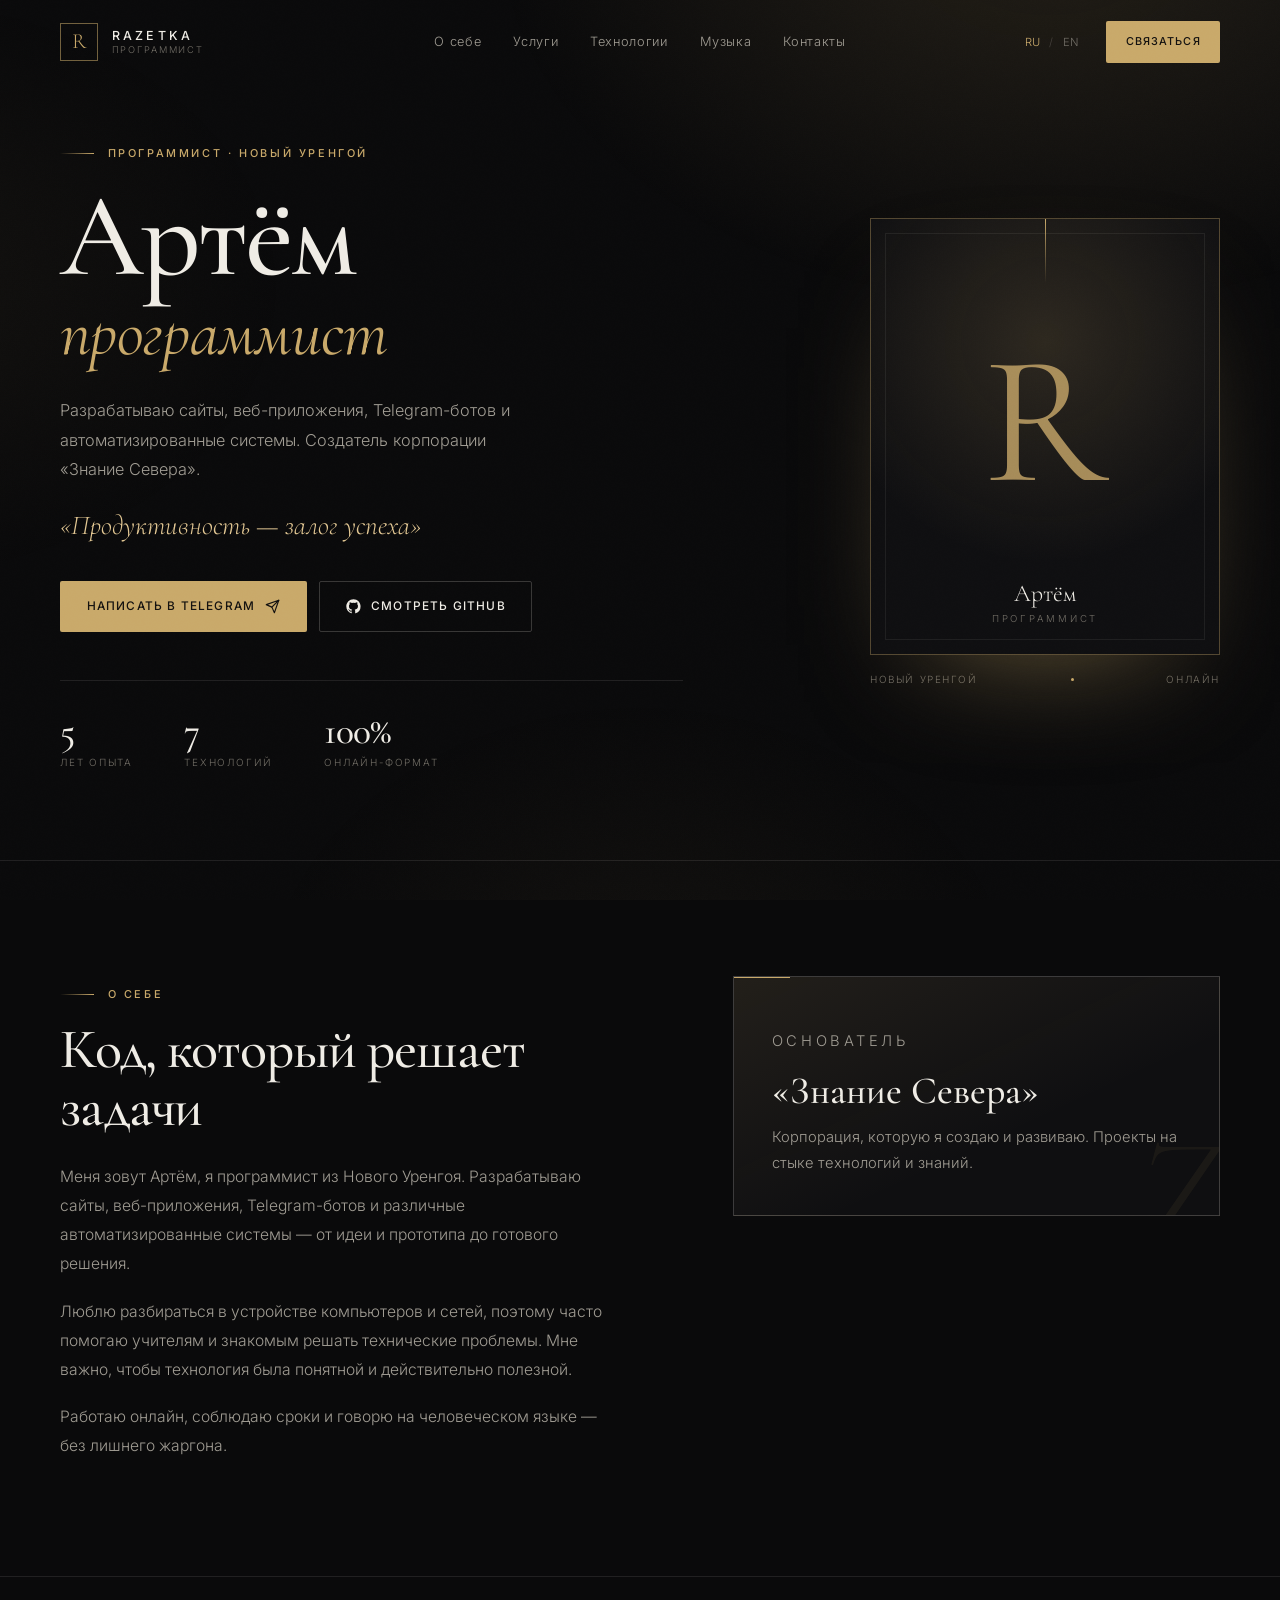
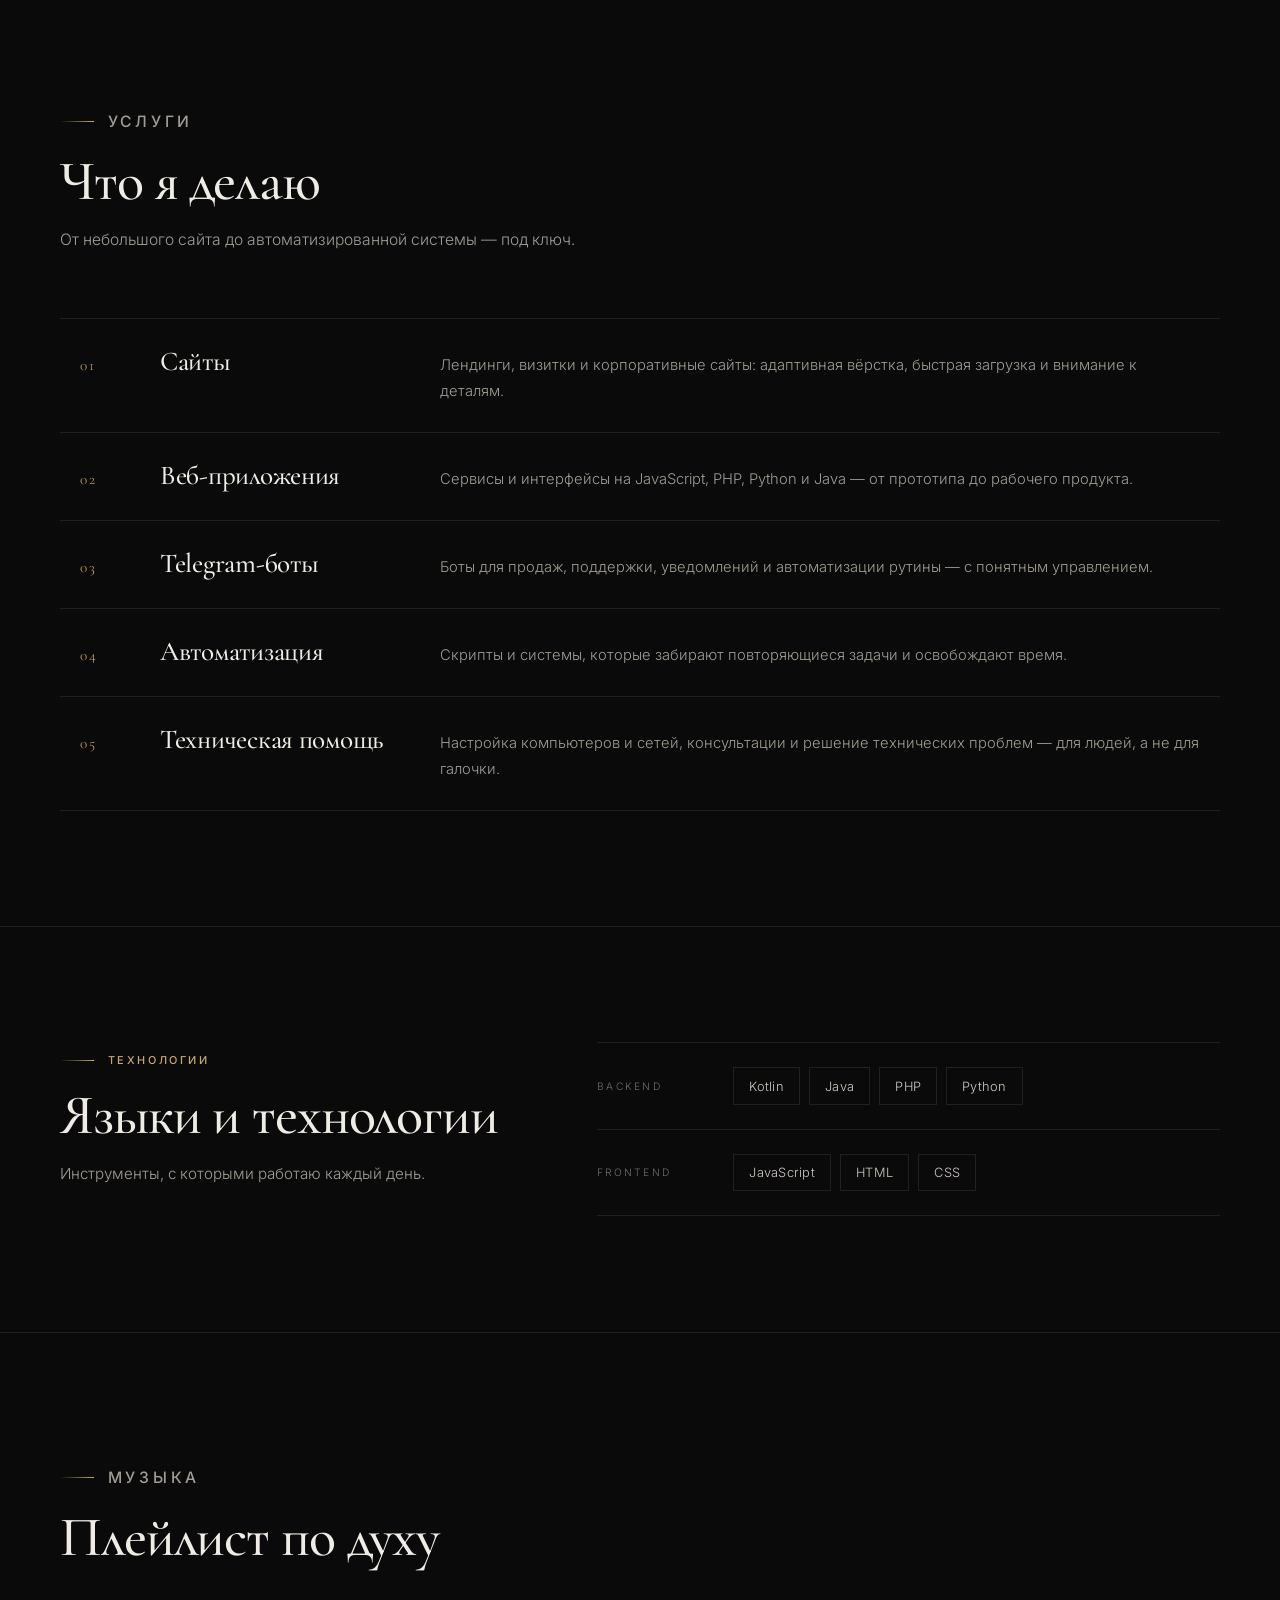
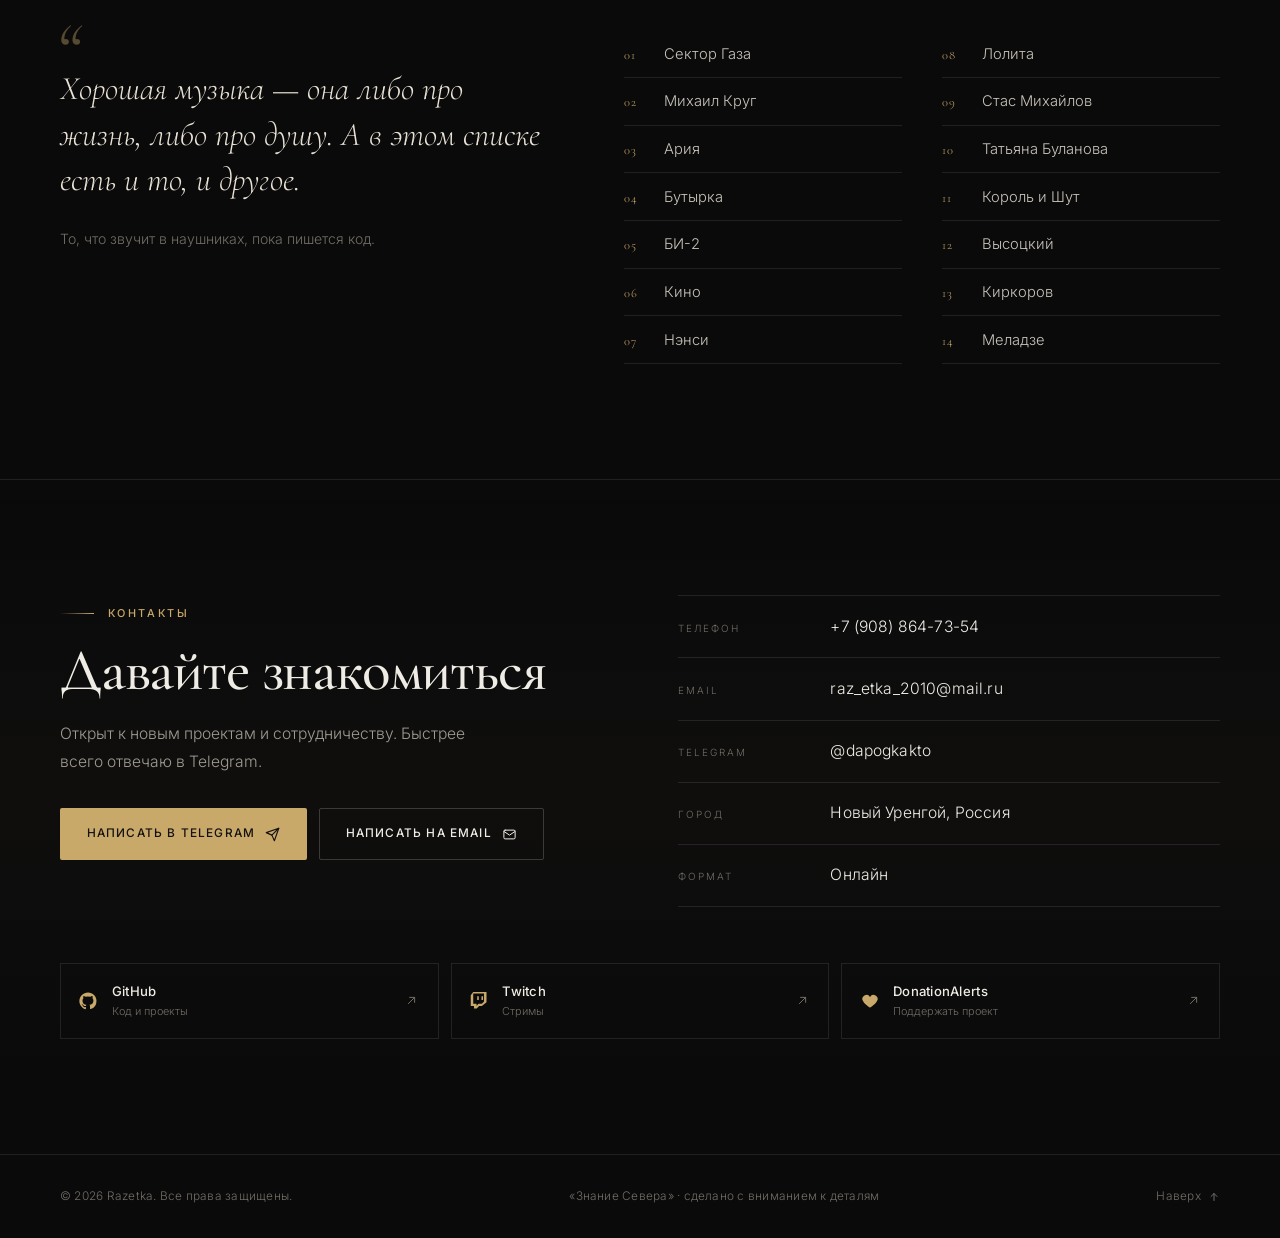
==== commit 467ac283: "Rename vizitka.html to index.html\" ====
--- a/index.html
+++ b/index.html
@@ -1,511 +1,303 @@
-<!DOCTYPE html>
-<html lang="ru">
-<head>
-    <meta charset="UTF-8">
-    <meta name="viewport" content="width=device-width, initial-scale=1.0">
-    <meta name="description" content="Артём - Разработчик из Нового Уренгоя. Backend, Frontend, Mobile разработка">
-    <title>Артём | Разработчик из Нового Уренгоя</title>
-    
-    <!-- Fonts -->
-    <link rel="preconnect" href="https://fonts.googleapis.com">
-    <link rel="preconnect" href="https://fonts.gstatic.com" crossorigin>
-    <link href="https://fonts.googleapis.com/css2?family=Inter:wght@400;500;600;700&display=swap" rel="stylesheet">
-    
-    <!-- CSS -->
-    <link rel="stylesheet" href="css/style.css">
-</head>
-<body>
-    <!-- Top Panel -->
-    <div class="top-panel">
-        <div class="container">
-            <div class="top-panel__content">
-                <!-- Social Links -->
-                <div class="top-panel__social">
-                    <a href="https://github.com/razetka2010" target="_blank" rel="noopener noreferrer" class="social-link" aria-label="GitHub">
-                        <svg width="20" height="20" viewBox="0 0 24 24" fill="currentColor">
-                            <path d="M12 0C5.374 0 0 5.373 0 12c0 5.302 3.438 9.8 8.207 11.387.599.111.793-.261.793-.577v-2.234c-3.338.726-4.033-1.416-4.033-1.416-.546-1.387-1.333-1.756-1.333-1.756-1.089-.745.083-.729.083-.729 1.205.084 1.839 1.237 1.839 1.237 1.07 1.834 2.807 1.304 3.492.997.107-.775.418-1.305.762-1.604-2.665-.305-5.467-1.334-5.467-5.931 0-1.311.469-2.381 1.236-3.221-.124-.303-.535-1.524.117-3.176 0 0 1.008-.322 3.301 1.23A11.509 11.509 0 0112 5.803c1.02.005 2.047.138 3.006.404 2.291-1.552 3.297-1.23 3.297-1.23.653 1.653.242 2.874.118 3.176.77.84 1.235 1.911 1.235 3.221 0 4.609-2.807 5.624-5.479 5.921.43.372.823 1.102.823 2.222v3.293c0 .319.192.694.801.576C20.566 21.797 24 17.3 24 12c0-6.627-5.373-12-12-12z"/>
-                        </svg>
-                    </a>
-                    <a href="mailto:raz_etka_2010@mail.ru" class="social-link" aria-label="Email">
-                        <svg width="20" height="20" viewBox="0 0 24 24" fill="currentColor">
-                            <path d="M20 4H4c-1.1 0-1.99.9-1.99 2L2 18c0 1.1.9 2 2 2h16c1.1 0 2-.9 2-2V6c0-1.1-.9-2-2-2zm0 4l-8 5-8-5V6l8 5 8-5v2z"/>
-                        </svg>
-                    </a>
-                    <a href="https://t.me/znaniesevera" target="_blank" rel="noopener noreferrer" class="social-link" aria-label="Telegram">
-                        <svg width="20" height="20" viewBox="0 0 24 24" fill="currentColor">
-                            <path d="M11.944 0A12 12 0 0 0 0 12a12 12 0 0 0 12 12 12 12 0 0 0 12-12A12 12 0 0 0 12 0a12 12 0 0 0-.056 0zm4.962 7.224c.1-.002.321.023.465.14a.506.506 0 0 1 .171.325c.016.093.036.306.02.472-.18 1.898-.962 6.502-1.36 8.627-.168.9-.499 1.201-.82 1.23-.696.065-1.225-.46-1.9-.902-1.056-.693-1.653-1.124-2.678-1.8-1.185-.78-.417-1.21.258-1.91.177-.184 3.247-2.977 3.307-3.23.007-.032.014-.15-.056-.212s-.174-.041-.249-.024c-.106.024-1.793 1.14-5.061 3.345-.479.33-.913.49-1.302.48-.428-.008-1.252-.241-1.865-.44-.752-.245-1.349-.374-1.297-.789.027-.216.325-.437.893-.663 3.498-1.524 5.83-2.529 6.998-3.014 3.332-1.386 4.025-1.627 4.476-1.635z"/>
-                        </svg>
-                    </a>
-                </div>
-            </div>
-        </div>
-    </div>
-
-    <!-- Header -->
-    <header class="main-header">
-        <div class="container">
-            <a href="index.html" class="logo-link">
-                <div class="logo-icon">
-                    <svg width="55" height="55" viewBox="0 0 55 55" fill="currentColor">
-                        <path d="M27.5 0C12.33 0 0 12.33 0 27.5S12.33 55 27.5 55 55 42.67 55 27.5 42.67 0 27.5 0zm0 50C14.08 50 5 40.92 5 27.5S14.08 5 27.5 5 50 14.08 50 27.5 40.92 50 27.5 50z"/>
-                        <path d="M27.5 15c-6.63 0-12 5.37-12 12s5.37 12 12 12 12-5.37 12-12-5.37-12-12-12zm0 20c-4.42 0-8-3.58-8-8s3.58-8 8-8 8 3.58 8 8-3.58 8-8 8z"/>
-                    </svg>
-                </div>
-                <div class="logo-text">
-                    <span class="logo-title">Артём</span>
-                    <span class="logo-subtitle">Разработчик из Нового Уренгоя</span>
-                </div>
-            </a>
-        </div>
-    </header>
-
-    <!-- Navigation -->
-    <nav class="main-nav">
-        <div class="container">
-            <button class="mobile-menu-toggle" aria-label="Открыть меню">
-                <span></span>
-                <span></span>
-                <span></span>
-            </button>
-            <ul class="nav-menu">
-                <li class="nav-item">
-                    <a href="#about" class="nav-link">Обо мне</a>
-                </li>
-                <li class="nav-item">
-                    <a href="#skills" class="nav-link">Навыки</a>
-                </li>
-                <li class="nav-item">
-                    <a href="#projects" class="nav-link">Проекты</a>
-                </li>
-                <li class="nav-item">
-                    <a href="#education" class="nav-link">Образование</a>
-                </li>
-                <li class="nav-item">
-                    <a href="#contacts" class="nav-link">Контакты</a>
-                </li>
-                <li class="nav-item">
-                    <a href="profession.html" class="nav-link">Профессия</a>
-                </li>
-            </ul>
-        </div>
-    </nav>
-
-    <!-- Main Content -->
-    <main class="main-content">
-        <div class="container">
-            <!-- Hero Section -->
-            <section class="hero-section" id="about">
-                <div class="hero-content">
-                    <div class="hero-avatar">
-                        <div class="avatar-placeholder">
-                            <svg width="80" height="80" viewBox="0 0 24 24" fill="currentColor">
-                                <path d="M12 12c2.21 0 4-1.79 4-4s-1.79-4-4-4-4 1.79-4 4 1.79 4 4 4zm0 2c-2.67 0-8 1.34-8 4v2h16v-2c0-2.66-5.33-4-8-4z"/>
-                            </svg>
-                        </div>
-                    </div>
-                    <h1 class="hero-title">Привет, я Артём</h1>
-                    <p class="hero-subtitle">Разработчик из Нового Уренгоя. Создаю проекты различной сложности, учусь и развиваюсь в мире технологий.</p>
-                    <div class="hero-stats">
-                        <div class="stat-item">
-                            <div class="stat-icon">
-                                <svg width="24" height="24" viewBox="0 0 24 24" fill="currentColor">
-                                    <path d="M12 2L2 7l10 5 10-5-10-5zM2 17l10 5 10-5M2 12l10 5 10-5"/>
-                                </svg>
-                            </div>
-                            <div class="stat-content">
-                                <div class="stat-value">15 лет</div>
-                                <div class="stat-label">Возраст</div>
-                            </div>
-                        </div>
-                        <div class="stat-item">
-                            <div class="stat-icon">
-                                <svg width="24" height="24" viewBox="0 0 24 24" fill="currentColor">
-                                    <path d="M20 6h-4V4c0-1.11-.89-2-2-2h-4c-1.11 0-2 .89-2 2v2H4c-1.11 0-1.99.89-1.99 2L2 19c0 1.11.89 2 2 2h16c1.11 0 2-.89 2-2V8c0-1.11-.89-2-2-2zm-6 0h-4V4h4v2z"/>
-                                </svg>
-                            </div>
-                            <div class="stat-content">
-                                <div class="stat-value">4+ года</div>
-                                <div class="stat-label">в программировании</div>
-                            </div>
-                        </div>
-                        <div class="stat-item">
-                            <div class="stat-icon">
-                                <svg width="24" height="24" viewBox="0 0 24 24" fill="currentColor">
-                                    <path d="M12 2C6.48 2 2 6.48 2 12s4.48 10 10 10 10-4.48 10-10S17.52 2 12 2zm-2 15l-5-5 1.41-1.41L10 14.17l7.59-7.59L19 8l-9 9z"/>
-                                </svg>
-                            </div>
-                            <div class="stat-content">
-                                <div class="stat-value">Новый Уренгой</div>
-                                <div class="stat-label">Мой город</div>
-                            </div>
-                        </div>
-                        <div class="stat-item">
-                            <div class="stat-icon">
-                                <svg width="24" height="24" viewBox="0 0 24 24" fill="currentColor">
-                                    <path d="M20 6h-4V4c0-1.11-.89-2-2-2h-4c-1.11 0-2 .89-2 2v2H4c-1.11 0-1.99.89-1.99 2L2 19c0 1.11.89 2 2 2h16c1.11 0 2-.89 2-2V8c0-1.11-.89-2-2-2zm-6 0h-4V4h4v2z"/>
-                                </svg>
-                            </div>
-                            <div class="stat-content">
-                                <div class="stat-value">Программист</div>
-                                <div class="stat-label">Моё призвание</div>
-                            </div>
-                        </div>
-                    </div>
-                </div>
-            </section>
-
-            <!-- Quote Section -->
-            <section class="quote-section">
-                <div class="quote-card">
-                    <div class="quote-icon">💬</div>
-                    <blockquote class="quote-text">
-                        Продуктивность залог успеха!
-                    </blockquote>
-                    <cite class="quote-author">— Артём</cite>
-                </div>
-            </section>
-
-            <!-- Skills Section -->
-            <section class="skills-section" id="skills">
-                <h2 class="section-title">
-                    <span class="title-icon">
-                        <svg width="28" height="28" viewBox="0 0 24 24" fill="currentColor">
-                            <path d="M9.4 16.6L4.8 12l4.6-4.6L8 6l-6 6 6 6 1.4-1.4zm5.2 0l4.6-4.6-4.6-4.6L16 6l6 6-6 6-1.4-1.4z"/>
-                        </svg>
-                    </span>
-                    Языки и технологии
-                </h2>
-                <div class="skills-grid">
-                    <div class="skill-item">
-                        <div class="skill-logo kotlin">K</div>
-                        <span class="skill-name">Kotlin</span>
-                    </div>
-                    <div class="skill-item">
-                        <div class="skill-logo java">J</div>
-                        <span class="skill-name">Java</span>
-                    </div>
-                    <div class="skill-item">
-                        <div class="skill-logo javascript">JS</div>
-                        <span class="skill-name">JavaScript</span>
-                    </div>
-                    <div class="skill-item">
-                        <div class="skill-logo html">H</div>
-                        <span class="skill-name">HTML</span>
-                    </div>
-                    <div class="skill-item">
-                        <div class="skill-logo css">C</div>
-                        <span class="skill-name">CSS</span>
-                    </div>
-                    <div class="skill-item">
-                        <div class="skill-logo php">P</div>
-                        <span class="skill-name">PHP</span>
-                    </div>
-                    <div class="skill-item">
-                        <div class="skill-logo python">Py</div>
-                        <span class="skill-name">Python</span>
-                    </div>
-                </div>
-            </section>
-
-            <!-- What I Do Section -->
-            <section class="activities-section">
-                <h2 class="section-title">
-                    <span class="title-icon">
-                        <svg width="28" height="28" viewBox="0 0 24 24" fill="currentColor">
-                            <path d="M20 6h-4V4c0-1.11-.89-2-2-2h-4c-1.11 0-2 .89-2 2v2H4c-1.11 0-1.99.89-1.99 2L2 19c0 1.11.89 2 2 2h16c1.11 0 2-.89 2-2V8c0-1.11-.89-2-2-2zm-6 0h-4V4h4v2z"/>
-                        </svg>
-                    </span>
-                    Чем занимаюсь
-                </h2>
-                <div class="activities-content">
-                    <div class="activities-text">
-                        <p>Разрабатываю сайты, веб-приложения, Telegram-ботов и различные автоматизированные системы.</p>
-                        <p>Люблю разбираться в устройстве компьютеров и сетей, поэтому часто помогаю учителям и знакомым решать технические проблемы.</p>
-                    </div>
-                    <div class="activities-icons">
-                        <div class="activity-icon">
-                            <div class="icon-circle">
-                                <svg width="32" height="32" viewBox="0 0 24 24" fill="currentColor">
-                                    <path d="M20 4H4c-1.1 0-1.99.9-1.99 2L2 18c0 1.1.9 2 2 2h16c1.1 0 2-.9 2-2V6c0-1.1-.9-2-2-2zm-5 14H9v-2h6v2zm-3-7c-1.66 0-3-1.34-3-3s1.34-3 3-3 3 1.34 3 3-1.34 3-3 3z"/>
-                                </svg>
-                            </div>
-                            <span>Разработка сайтов</span>
-                        </div>
-                        <div class="activity-icon">
-                            <div class="icon-circle">
-                                <svg width="32" height="32" viewBox="0 0 24 24" fill="currentColor">
-                                    <path d="M21 3H3c-1.1 0-2 .9-2 2v14c0 1.1.9 2 2 2h18c1.1 0 2-.9 2-2V5c0-1.1-.9-2-2-2zm0 16H3V5h18v14zM5 15h14v3H5z"/>
-                                </svg>
-                            </div>
-                            <span>Веб-приложения</span>
-                        </div>
-                        <div class="activity-icon">
-                            <div class="icon-circle">
-                                <svg width="32" height="32" viewBox="0 0 24 24" fill="currentColor">
-                                    <path d="M20 2H4c-1.1 0-2 .9-2 2v18l4-4h14c1.1 0 2-.9 2-2V4c0-1.1-.9-2-2-2z"/>
-                                </svg>
-                            </div>
-                            <span>Telegram-боты</span>
-                        </div>
-                        <div class="activity-icon">
-                            <div class="icon-circle">
-                                <svg width="32" height="32" viewBox="0 0 24 24" fill="currentColor">
-                                    <path d="M12 2C6.48 2 2 6.48 2 12s4.48 10 10 10 10-4.48 10-10S17.52 2 12 2zm-2 15l-5-5 1.41-1.41L10 14.17l7.59-7.59L19 8l-9 9z"/>
-                                </svg>
-                            </div>
-                            <span>Автоматизация систем</span>
-                        </div>
-                        <div class="activity-icon">
-                            <div class="icon-circle">
-                                <svg width="32" height="32" viewBox="0 0 24 24" fill="currentColor">
-                                    <path d="M20 6h-4V4c0-1.11-.89-2-2-2h-4c-1.11 0-2 .89-2 2v2H4c-1.11 0-1.99.89-1.99 2L2 19c0 1.11.89 2 2 2h16c1.1 0 2-.9 2-2V8c0-1.1-.9-2-2-2zm-6 0h-4V4h4v2z"/>
-                                </svg>
-                            </div>
-                            <span>Поддержка и помощь</span>
-                        </div>
-                    </div>
-                </div>
-            </section>
-
-            <!-- About Section -->
-            <section class="about-section" id="about">
-                <h2 class="section-title">
-                    <span class="title-icon">
-                        <svg width="28" height="28" viewBox="0 0 24 24" fill="currentColor">
-                            <path d="M12 12c2.21 0 4-1.79 4-4s-1.79-4-4-4-4 1.79-4 4 1.79 4 4 4zm0 2c-2.67 0-8 1.34-8 4v2h16v-2c0-2.66-5.33-4-8-4z"/>
-                        </svg>
-                    </span>
-                    О себе
-                </h2>
-                <div class="about-content">
-                    <div class="about-card">
-                        <ul class="about-list">
-                            <li>
-                                <svg width="20" height="20" viewBox="0 0 24 24" fill="currentColor">
-                                    <path d="M9 16.17L4.83 12l-1.42 1.41L9 19 21 7l-1.41-1.41z"/>
-                                </svg>
-                                <span>Ценю практичность, честность и здравый смысл</span>
-                            </li>
-                            <li>
-                                <svg width="20" height="20" viewBox="0 0 24 24" fill="currentColor">
-                                    <path d="M9 16.17L4.83 12l-1.42 1.41L9 19 21 7l-1.41-1.41z"/>
-                                </svg>
-                                <span>Люблю, когда всё работает, как должно</span>
-                            </li>
-                            <li>
-                                <svg width="20" height="20" viewBox="0 0 24 24" fill="currentColor">
-                                    <path d="M9 16.17L4.83 12l-1.42 1.41L9 19 21 7l-1.41-1.41z"/>
-                                </svg>
-                                <span>Стараюсь постоянно развиваться</span>
-                            </li>
-                            <li>
-                                <svg width="20" height="20" viewBox="0 0 24 24" fill="currentColor">
-                                    <path d="M9 16.17L4.83 12l-1.42 1.41L9 19 21 7l-1.41-1.41z"/>
-                                </svg>
-                                <span>Не люблю пустые разговоры и навязчивость</span>
-                            </li>
-                            <li>
-                                <svg width="20" height="20" viewBox="0 0 24 24" fill="currentColor">
-                                    <path d="M9 16.17L4.83 12l-1.42 1.41L9 19 21 7l-1.41-1.41z"/>
-                                </svg>
-                                <span>Слушаю всё, что считаю нужным</span>
-                            </li>
-                            <li>
-                                <svg width="20" height="20" viewBox="0 0 24 24" fill="currentColor">
-                                    <path d="M9 16.17L4.83 12l-1.42 1.41L9 19 21 7l-1.41-1.41z"/>
-                                </svg>
-                                <span>Делаю своё дело и не останавливаюсь</span>
-                            </li>
-                        </ul>
-                    </div>
-                    <div class="about-image">
-                        <div class="image-placeholder">
-                            <svg width="120" height="120" viewBox="0 0 24 24" fill="currentColor">
-                                <path d="M20 6h-4V4c0-1.11-.89-2-2-2h-4c-1.11 0-2 .89-2 2v2H4c-1.11 0-1.99.89-1.99 2L2 19c0 1.11.89 2 2 2h16c1.1 0 2-.9 2-2V8c0-1.1-.9-2-2-2zm-6 0h-4V4h4v2z"/>
-                            </svg>
-                        </div>
-                    </div>
-                </div>
-            </section>
-
-            <!-- Goals Section -->
-            <section class="goals-section">
-                <h2 class="section-title">
-                    <span class="title-icon">
-                        <svg width="28" height="28" viewBox="0 0 24 24" fill="currentColor">
-                            <path d="M12 2C6.48 2 2 6.48 2 12s4.48 10 10 10 10-4.48 10-10S17.52 2 12 2zm-2 15l-5-5 1.41-1.41L10 14.17l7.59-7.59L19 8l-9 9z"/>
-                        </svg>
-                    </span>
-                    Цель
-                </h2>
-                <div class="goals-content">
-                    <div class="goals-text">
-                        <p>Хочу стать системным администратором и профессионально заниматься сопровождением серверов, сетей и информационных систем.</p>
-                    </div>
-                    <div class="goals-image">
-                        <div class="image-placeholder large">
-                            <svg width="200" height="150" viewBox="0 0 24 24" fill="currentColor">
-                                <path d="M20 6h-4V4c0-1.11-.89-2-2-2h-4c-1.11 0-2 .89-2 2v2H4c-1.11 0-1.99.89-1.99 2L2 19c0 1.11.89 2 2 2h16c1.1 0 2-.9 2-2V8c0-1.1-.9-2-2-2zm-6 0h-4V4h4v2z"/>
-                            </svg>
-                        </div>
-                    </div>
-                </div>
-            </section>
-
-            <!-- Music Section -->
-            <section class="music-section">
-                <h2 class="section-title">
-                    <span class="title-icon">
-                        <svg width="28" height="28" viewBox="0 0 24 24" fill="currentColor">
-                            <path d="M12 3v10.55c-.59-.34-1.27-.55-2-.55-2.21 0-4 1.79-4 4s1.79 4 4 4 4-1.79 4-4V7h4V3h-6z"/>
-                        </svg>
-                    </span>
-                    Музыка
-                </h2>
-                <div class="music-content">
-                    <p class="music-intro">Хорошая музыка — она либо про жизнь, либо про душу. А в этом списке есть и то, и другое.</p>
-                    <div class="artists-grid">
-                        <div class="artist-item">Сектор Газа</div>
-                        <div class="artist-item">Михаил Круг</div>
-                        <div class="artist-item">Ария</div>
-                        <div class="artist-item">Бутырка</div>
-                        <div class="artist-item">БИ-2</div>
-                        <div class="artist-item">Кино</div>
-                        <div class="artist-item">Нэнси</div>
-                        <div class="artist-item">Лолита</div>
-                        <div class="artist-item">Стас Михайлов</div>
-                        <div class="artist-item">Татьяна Буланова</div>
-                        <div class="artist-item">Король и Шут</div>
-                        <div class="artist-item">Высоцкий</div>
-                        <div class="artist-item">Киркоров</div>
-                        <div class="artist-item">Меладзе</div>
-                    </div>
-                </div>
-            </section>
-
-            <!-- Projects Section -->
-            <section class="projects-section" id="projects">
-                <h2 class="section-title">
-                    <span class="title-icon">
-                        <svg width="28" height="28" viewBox="0 0 24 24" fill="currentColor">
-                            <path d="M20 6h-4V4c0-1.11-.89-2-2-2h-4c-1.11 0-2 .89-2 2v2H4c-1.11 0-1.99.89-1.99 2L2 19c0 1.11.89 2 2 2h16c1.1 0 2-.9 2-2V8c0-1.1-.9-2-2-2zm-6 0h-4V4h4v2z"/>
-                        </svg>
-                    </span>
-                    Мои проекты
-                </h2>
-                <div class="projects-grid">
-                    <a href="https://razetka2010.github.io/" target="_blank" rel="noopener noreferrer" class="project-card">
-                        <div class="project-icon">
-                            <svg width="48" height="48" viewBox="0 0 24 24" fill="currentColor">
-                                <path d="M12 2C6.48 2 2 6.48 2 12s4.48 10 10 10 10-4.48 10-10S17.52 2 12 2zm-1 17.93c-3.95-.49-7-3.85-7-7.93 0-.62.08-1.21.21-1.79L9 15v1c0 1.1.9 2 2 2v1.93zm6.9-2.54c-.26-.81-1-1.39-1.9-1.39h-1v-3c0-.55-.45-1-1-1H8v-2h2c.55 0 1-.45 1-1V7h2c1.1 0 2-.9 2-2v-.41c2.93 1.19 5 4.06 5 7.41 0 2.08-.8 3.97-2.1 5.39z"/>
-                            </svg>
-                        </div>
-                        <h3>Мой сайт</h3>
-                        <p>https://razetka2010.github.io/</p>
-                    </a>
-                    <a href="https://github.com/razetka2010" target="_blank" rel="noopener noreferrer" class="project-card">
-                        <div class="project-icon">
-                            <svg width="48" height="48" viewBox="0 0 24 24" fill="currentColor">
-                                <path d="M12 0C5.374 0 0 5.373 0 12c0 5.302 3.438 9.8 8.207 11.387.599.111.793-.261.793-.577v-2.234c-3.338.726-4.033-1.416-4.033-1.416-.546-1.387-1.333-1.756-1.333-1.756-1.089-.745.083-.729.083-.729 1.205.084 1.839 1.237 1.839 1.237 1.07 1.834 2.807 1.304 3.492.997.107-.775.418-1.305.762-1.604-2.665-.305-5.467-1.334-5.467-5.931 0-1.311.469-2.381 1.236-3.221-.124-.303-.535-1.524.117-3.176 0 0 1.008-.322 3.301 1.23A11.509 11.509 0 0112 5.803c1.02.005 2.047.138 3.006.404 2.291-1.552 3.297-1.23 3.297-1.23.653 1.653.242 2.874.118 3.176.77.84 1.235 1.911 1.235 3.221 0 4.609-2.807 5.624-5.479 5.921.43.372.823 1.102.823 2.222v3.293c0 .319.192.694.801.576C20.566 21.797 24 17.3 24 12c0-6.627-5.373-12-12-12z"/>
-                            </svg>
-                        </div>
-                        <h3>GitHub профиль</h3>
-                        <p>https://github.com/razetka2010</p>
-                    </a>
-                </div>
-            </section>
-
-            <!-- Contacts Section -->
-            <section class="contacts-section" id="contacts">
-                <h2 class="section-title">
-                    <span class="title-icon">
-                        <svg width="28" height="28" viewBox="0 0 24 24" fill="currentColor">
-                            <path d="M20 4H4c-1.1 0-1.99.9-1.99 2L2 18c0 1.1.9 2 2 2h16c1.1 0 2-.9 2-2V6c0-1.1-.9-2-2-2zm0 4l-8 5-8-5V6l8 5 8-5v2z"/>
-                        </svg>
-                    </span>
-                    Контакты
-                </h2>
-                <div class="contacts-grid">
-                    <a href="mailto:raz_etka_2010@mail.ru" class="contact-card">
-                        <div class="contact-icon">
-                            <svg width="24" height="24" viewBox="0 0 24 24" fill="currentColor">
-                                <path d="M20 4H4c-1.1 0-1.99.9-1.99 2L2 18c0 1.1.9 2 2 2h16c1.1 0 2-.9 2-2V6c0-1.1-.9-2-2-2zm0 4l-8 5-8-5V6l8 5 8-5v2z"/>
-                            </svg>
-                        </div>
-                        <div class="contact-info">
-                            <h3>Email</h3>
-                            <p>raz_etka_2010@mail.ru</p>
-                        </div>
-                    </a>
-                    <a href="tel:+79088647354" class="contact-card">
-                        <div class="contact-icon">
-                            <svg width="24" height="24" viewBox="0 0 24 24" fill="currentColor">
-                                <path d="M6.62 10.79c1.44 2.83 3.76 5.14 6.59 6.59l2.2-2.2c.27-.27.67-.36 1.02-.24 1.12.37 2.33.57 3.57.57.55 0 1 .45 1 1V20c0 .55-.45 1-1 1-9.39 0-17-7.61-17-17 0-.55.45-1 1-1h3.5c.55 0 1 .45 1 1 0 1.25.2 2.45.57 3.57.11.35.03.74-.25 1.02l-2.2 2.2z"/>
-                            </svg>
-                        </div>
-                        <div class="contact-info">
-                            <h3>Телефон</h3>
-                            <p>+7 (908) 864-73-54</p>
-                        </div>
-                    </a>
-                    <a href="https://t.me/znaniesevera" target="_blank" rel="noopener noreferrer" class="contact-card">
-                        <div class="contact-icon">
-                            <svg width="24" height="24" viewBox="0 0 24 24" fill="currentColor">
-                                <path d="M11.944 0A12 12 0 0 0 0 12a12 12 0 0 0 12 12 12 12 0 0 0 12-12A12 12 0 0 0 12 0a12 12 0 0 0-.056 0zm4.962 7.224c.1-.002.321.023.465.14a.506.506 0 0 1 .171.325c.016.093.036.306.02.472-.18 1.898-.962 6.502-1.36 8.627-.168.9-.499 1.201-.82 1.23-.696.065-1.225-.46-1.9-.902-1.056-.693-1.653-1.124-2.678-1.8-1.185-.78-.417-1.21.258-1.91.177-.184 3.247-2.977 3.307-3.23.007-.032.014-.15-.056-.212s-.174-.041-.249-.024c-.106.024-1.793 1.14-5.061 3.345-.479.33-.913.49-1.302.48-.428-.008-1.252-.241-1.865-.44-.752-.245-1.349-.374-1.297-.789.027-.216.325-.437.893-.663 3.498-1.524 5.83-2.529 6.998-3.014 3.332-1.386 4.025-1.627 4.476-1.635z"/>
-                            </svg>
-                        </div>
-                        <div class="contact-info">
-                            <h3>Telegram</h3>
-                            <p>@znaniesevera</p>
-                        </div>
-                    </a>
-                </div>
-            </section>
-        </div>
-    </main>
-
-    <!-- Footer -->
-    <footer class="main-footer">
-        <div class="container">
-            <div class="footer-content">
-                <div class="footer-info">
-                    <div class="footer-item">
-                        <span class="footer-label">Локация:</span>
-                        <span class="footer-value">г. Новый Уренгой, ЯНАО</span>
-                    </div>
-                    <div class="footer-item">
-                        <span class="footer-label">Специализация:</span>
-                        <span class="footer-value">Backend, Frontend, Mobile разработка</span>
-                    </div>
-                </div>
-                
-                <div class="footer-social">
-                    <span class="footer-label">Социальные сети:</span>
-                    <div class="social-links">
-                        <a href="https://github.com/razetka2010" target="_blank" rel="noopener noreferrer" class="social-icon" aria-label="GitHub">
-                            <svg width="20" height="20" viewBox="0 0 24 24" fill="currentColor">
-                                <path d="M12 0C5.374 0 0 5.373 0 12c0 5.302 3.438 9.8 8.207 11.387.599.111.793-.261.793-.577v-2.234c-3.338.726-4.033-1.416-4.033-1.416-.546-1.387-1.333-1.756-1.333-1.756-1.089-.745.083-.729.083-.729 1.205.084 1.839 1.237 1.839 1.237 1.07 1.834 2.807 1.304 3.492.997.107-.775.418-1.305.762-1.604-2.665-.305-5.467-1.334-5.467-5.931 0-1.311.469-2.381 1.236-3.221-.124-.303-.535-1.524.117-3.176 0 0 1.008-.322 3.301 1.23A11.509 11.509 0 0112 5.803c1.02.005 2.047.138 3.006.404 2.291-1.552 3.297-1.23 3.297-1.23.653 1.653.242 2.874.118 3.176.77.84 1.235 1.911 1.235 3.221 0 4.609-2.807 5.624-5.479 5.921.43.372.823 1.102.823 2.222v3.293c0 .319.192.694.801.576C20.566 21.797 24 17.3 24 12c0-6.627-5.373-12-12-12z"/>
-                            </svg>
-                        </a>
-                        <a href="https://t.me/znaniesevera" target="_blank" rel="noopener noreferrer" class="social-icon" aria-label="Telegram">
-                            <svg width="20" height="20" viewBox="0 0 24 24" fill="currentColor">
-                                <path d="M11.944 0A12 12 0 0 0 0 12a12 12 0 0 0 12 12 12 12 0 0 0 12-12A12 12 0 0 0 12 0a12 12 0 0 0-.056 0zm4.962 7.224c.1-.002.321.023.465.14a.506.506 0 0 1 .171.325c.016.093.036.306.02.472-.18 1.898-.962 6.502-1.36 8.627-.168.9-.499 1.201-.82 1.23-.696.065-1.225-.46-1.9-.902-1.056-.693-1.653-1.124-2.678-1.8-1.185-.78-.417-1.21.258-1.91.177-.184 3.247-2.977 3.307-3.23.007-.032.014-.15-.056-.212s-.174-.041-.249-.024c-.106.024-1.793 1.14-5.061 3.345-.479.33-.913.49-1.302.48-.428-.008-1.252-.241-1.865-.44-.752-.245-1.349-.374-1.297-.789.027-.216.325-.437.893-.663 3.498-1.524 5.83-2.529 6.998-3.014 3.332-1.386 4.025-1.627 4.476-1.635z"/>
-                            </svg>
-                        </a>
-                    </div>
-                </div>
-
-                <div class="footer-bottom">
-                    <p>© 2026 Артём. Разработчик из Нового Уренгоя.</p>
-                    <div class="footer-links">
-                        <a href="https://twitch.tv/razetka_programmist" target="_blank" rel="noopener noreferrer">Twitch</a>
-                        <a href="https://donationalerts.com/r/znanie_severa" target="_blank" rel="noopener noreferrer">DonationAlerts</a>
-                    </div>
-                </div>
-            </div>
-        </div>
-    </footer>
-
-    <script src="js/main.js"></script>
-</body>
-</html>+<!DOCTYPE html>
+<html lang="ru" class="js">
+<head>
+<meta charset="UTF-8" />
+<meta name="viewport" content="width=device-width, initial-scale=1.0" />
+<title>Razetka — Артём, программист</title>
+<meta name="description" content="Артём (Razetka) — программист из Нового Уренгоя. Сайты, веб-приложения, Telegram-боты и автоматизация. Создатель корпорации «Знание Севера»." />
+<meta property="og:title" content="Razetka — Артём, программист" />
+<meta property="og:description" content="Сайты, веб-приложения, Telegram-боты и автоматизация. Создатель корпорации «Знание Севера»." />
+<meta property="og:type" content="website" />
+<link rel="icon" href="data:image/svg+xml,%3Csvg xmlns='http://www.w3.org/2000/svg' viewBox='0 0 64 64'%3E%3Crect width='64' height='64' fill='%230a0a0b'/%3E%3Crect x='6' y='6' width='52' height='52' fill='none' stroke='%23c9a96a' stroke-width='1'/%3E%3Ctext x='32' y='44' font-family='Georgia,serif' font-size='34' fill='%23c9a96a' text-anchor='middle'%3ER%3C/text%3E%3C/svg%3E" />
+<link rel="preconnect" href="https://fonts.googleapis.com">
+<link rel="preconnect" href="https://fonts.gstatic.com" crossorigin>
+<link href="https://fonts.googleapis.com/css2?family=Cormorant+Garamond:ital,wght@0,400;0,500;0,600;1,400;1,500&family=Inter:wght@300;400;500;600&display=swap" rel="stylesheet">
+<link rel="stylesheet" href="styles.css" />
+<noscript><style>.reveal{opacity:1!important;transform:none!important}</style></noscript>
+</head>
+<body>
+<header class="site-header" id="siteHeader">
+  <div class="container header__inner">
+    <a href="#top" class="brand" aria-label="Razetka — на главную">
+      <span class="brand__mark" aria-hidden="true">R</span>
+      <span class="brand__text">
+        <span class="brand__name">Razetka</span>
+        <span class="brand__sub" data-i18n="brand.sub">программист</span>
+      </span>
+    </a>
+
+    <nav class="nav" id="nav" aria-label="Основная навигация">
+      <a href="#about" data-i18n="nav.about">О себе</a>
+      <a href="#services" data-i18n="nav.services">Услуги</a>
+      <a href="#stack" data-i18n="nav.stack">Технологии</a>
+      <a href="#music" data-i18n="nav.music">Музыка</a>
+      <a href="#contact" data-i18n="nav.contact">Контакты</a>
+    </nav>
+
+    <div class="header__actions">
+      <div class="lang" role="group" aria-label="Язык сайта">
+        <button type="button" class="lang__btn is-active" data-lang="ru" aria-pressed="true">RU</button>
+        <span class="lang__sep" aria-hidden="true">/</span>
+        <button type="button" class="lang__btn" data-lang="en" aria-pressed="false">EN</button>
+      </div>
+      <a href="#contact" class="btn btn--gold btn--sm nav-cta"><span data-i18n="nav.cta">Связаться</span></a>
+      <button type="button" class="burger" id="burger" aria-label="Меню" aria-expanded="false" aria-controls="nav">
+        <span></span><span></span>
+      </button>
+    </div>
+  </div>
+</header>
+
+<main id="top">
+  <section class="hero">
+    <div class="container hero__inner">
+      <div class="hero__content">
+        <p class="eyebrow reveal" data-i18n="hero.badge">Программист · Новый Уренгой</p>
+        <h1 class="hero__title reveal" style="--d:.08s">
+          <span data-i18n="hero.name">Артём</span>
+          <span class="hero__role" data-i18n="hero.role">программист</span>
+        </h1>
+        <p class="hero__lead reveal" style="--d:.16s" data-i18n="hero.lead">Разрабатываю сайты, веб-приложения, Telegram-ботов и автоматизированные системы. Создатель корпорации «Знание Севера».</p>
+        <p class="hero__slogan reveal" style="--d:.22s" data-i18n="hero.slogan">«Продуктивность — залог успеха»</p>
+
+        <div class="hero__actions reveal" style="--d:.3s">
+          <a class="btn btn--gold" href="https://t.me/dapogkakto" target="_blank" rel="noopener noreferrer">
+            <span data-i18n="hero.tg">Написать в Telegram</span>
+            <svg viewBox="0 0 24 24" fill="none" stroke="currentColor" stroke-width="1.8" stroke-linecap="round" stroke-linejoin="round" aria-hidden="true"><path d="m22 2-7 20-4-9-9-4Z"/><path d="M22 2 11 13"/></svg>
+          </a>
+          <a class="btn btn--outline" href="https://github.com/razetka2010" target="_blank" rel="noopener noreferrer">
+            <svg viewBox="0 0 24 24" fill="currentColor" aria-hidden="true"><path d="M12 .5C5.7.5.5 5.7.5 12c0 5.1 3.3 9.4 7.9 10.9.6.1.8-.3.8-.6v-2.2c-3.2.7-3.9-1.4-3.9-1.4-.5-1.3-1.3-1.7-1.3-1.7-1-.7.1-.7.1-.7 1.1.1 1.8 1.2 1.8 1.2 1 1.7 2.7 1.2 3.3 1 .1-.7.4-1.2.7-1.5-2.6-.3-5.2-1.3-5.2-5.7 0-1.3.4-2.3 1.2-3.1-.1-.3-.5-1.5.1-3 0 0 1-.3 3.1 1.2a10.9 10.9 0 0 1 5.7 0c2.1-1.5 3.1-1.2 3.1-1.2.6 1.5.2 2.7.1 3 .7.8 1.2 1.8 1.2 3.1 0 4.4-2.7 5.4-5.3 5.7.4.4.8 1.1.8 2.1v3.1c0 .3.2.7.8.6a11.5 11.5 0 0 0 7.8-10.9C23.5 5.7 18.3.5 12 .5Z"/></svg>
+            <span data-i18n="hero.gh">Смотреть GitHub</span>
+          </a>
+        </div>
+
+        <div class="stats reveal" style="--d:.38s">
+          <div class="stat"><b>5</b><span data-i18n="stat1.label">лет опыта</span></div>
+          <div class="stat"><b>7</b><span data-i18n="stat2.label">технологий</span></div>
+          <div class="stat"><b>100%</b><span data-i18n="stat3.label">онлайн-формат</span></div>
+        </div>
+      </div>
+
+      <div class="hero__visual reveal" style="--d:.2s">
+        <div class="portrait">
+          <div class="portrait__frame">
+            <span class="portrait__monogram" aria-hidden="true">R</span>
+            <div class="portrait__caption">
+              <span class="portrait__name" data-i18n="hero.name">Артём</span>
+              <span class="portrait__role" data-i18n="portrait.role">программист</span>
+            </div>
+          </div>
+          <div class="portrait__meta">
+            <span data-i18n="portrait.city">Новый Уренгой</span>
+            <span class="portrait__dot" aria-hidden="true"></span>
+            <span data-i18n="portrait.status">Онлайн</span>
+          </div>
+        </div>
+      </div>
+    </div>
+  </section>
+
+  <section id="about" class="section">
+    <div class="container">
+      <div class="about">
+        <div class="about__col">
+          <p class="eyebrow reveal" data-i18n="about.eyebrow">О себе</p>
+          <h2 class="reveal" style="--d:.06s" data-i18n="about.title">Код, который решает задачи</h2>
+          <div class="about__text reveal" style="--d:.12s">
+            <p data-i18n="about.p1">Меня зовут Артём, я программист из Нового Уренгоя. Разрабатываю сайты, веб-приложения, Telegram-ботов и различные автоматизированные системы — от идеи и прототипа до готового решения.</p>
+            <p data-i18n="about.p2">Люблю разбираться в устройстве компьютеров и сетей, поэтому часто помогаю учителям и знакомым решать технические проблемы. Мне важно, чтобы технология была понятной и действительно полезной.</p>
+            <p data-i18n="about.p3">Работаю онлайн, соблюдаю сроки и говорю на человеческом языке — без лишнего жаргона.</p>
+          </div>
+        </div>
+
+        <aside class="founder reveal" style="--d:.2s">
+          <p class="founder__label" data-i18n="about.founderLabel">Основатель</p>
+          <h3 data-i18n="about.founderTitle">«Знание Севера»</h3>
+          <p data-i18n="about.founderText">Корпорация, которую я создаю и развиваю. Проекты на стыке технологий и знаний.</p>
+          <span class="founder__mark" aria-hidden="true">Z</span>
+        </aside>
+      </div>
+    </div>
+  </section>
+
+  <section id="services" class="section">
+    <div class="container">
+      <div class="section-head reveal">
+        <p class="eyebrow" data-i18n="services.eyebrow">Услуги</p>
+        <h2 data-i18n="services.title">Что я делаю</h2>
+        <p data-i18n="services.sub">От небольшого сайта до автоматизированной системы — под ключ.</p>
+      </div>
+
+      <div class="services">
+        <article class="service reveal">
+          <span class="service__num">01</span>
+          <h3 data-i18n="s1.t">Сайты</h3>
+          <p data-i18n="s1.d">Лендинги, визитки и корпоративные сайты: адаптивная вёрстка, быстрая загрузка и внимание к деталям.</p>
+        </article>
+        <article class="service reveal">
+          <span class="service__num">02</span>
+          <h3 data-i18n="s2.t">Веб-приложения</h3>
+          <p data-i18n="s2.d">Сервисы и интерфейсы на JavaScript, PHP, Python и Java — от прототипа до рабочего продукта.</p>
+        </article>
+        <article class="service reveal">
+          <span class="service__num">03</span>
+          <h3 data-i18n="s3.t">Telegram-боты</h3>
+          <p data-i18n="s3.d">Боты для продаж, поддержки, уведомлений и автоматизации рутины — с понятным управлением.</p>
+        </article>
+        <article class="service reveal">
+          <span class="service__num">04</span>
+          <h3 data-i18n="s4.t">Автоматизация</h3>
+          <p data-i18n="s4.d">Скрипты и системы, которые забирают повторяющиеся задачи и освобождают время.</p>
+        </article>
+        <article class="service reveal">
+          <span class="service__num">05</span>
+          <h3 data-i18n="s5.t">Техническая помощь</h3>
+          <p data-i18n="s5.d">Настройка компьютеров и сетей, консультации и решение технических проблем — для людей, а не для галочки.</p>
+        </article>
+      </div>
+    </div>
+  </section>
+
+  <section id="stack" class="section">
+    <div class="container">
+      <div class="stack">
+        <div class="stack__head reveal">
+          <p class="eyebrow" data-i18n="stack.eyebrow">Технологии</p>
+          <h2 data-i18n="stack.title">Языки и технологии</h2>
+          <p class="stack__sub" data-i18n="stack.sub">Инструменты, с которыми работаю каждый день.</p>
+        </div>
+
+        <div class="stack__groups reveal" style="--d:.1s">
+          <div class="stack__row">
+            <span class="stack__label" data-i18n="stack.backend">Backend</span>
+            <div class="chips">
+              <span class="chip">Kotlin</span>
+              <span class="chip">Java</span>
+              <span class="chip">PHP</span>
+              <span class="chip">Python</span>
+            </div>
+          </div>
+          <div class="stack__row">
+            <span class="stack__label" data-i18n="stack.frontend">Frontend</span>
+            <div class="chips">
+              <span class="chip">JavaScript</span>
+              <span class="chip">HTML</span>
+              <span class="chip">CSS</span>
+            </div>
+          </div>
+        </div>
+      </div>
+    </div>
+  </section>
+
+  <section id="music" class="section">
+    <div class="container">
+      <div class="section-head reveal">
+        <p class="eyebrow" data-i18n="music.eyebrow">Музыка</p>
+        <h2 data-i18n="music.title">Плейлист по духу</h2>
+      </div>
+
+      <div class="music">
+        <div class="reveal">
+          <blockquote class="music__quote" data-i18n="music.quote">Хорошая музыка — она либо про жизнь, либо про душу. А в этом списке есть и то, и другое.</blockquote>
+          <p class="music__sub" data-i18n="music.sub">То, что звучит в наушниках, пока пишется код.</p>
+        </div>
+
+        <div class="tracks reveal" style="--d:.12s">
+          <div class="track"><span data-i18n="artist.01">Сектор Газа</span></div>
+          <div class="track"><span data-i18n="artist.02">Михаил Круг</span></div>
+          <div class="track"><span data-i18n="artist.03">Ария</span></div>
+          <div class="track"><span data-i18n="artist.04">Бутырка</span></div>
+          <div class="track"><span data-i18n="artist.05">БИ-2</span></div>
+          <div class="track"><span data-i18n="artist.06">Кино</span></div>
+          <div class="track"><span data-i18n="artist.07">Нэнси</span></div>
+          <div class="track"><span data-i18n="artist.08">Лолита</span></div>
+          <div class="track"><span data-i18n="artist.09">Стас Михайлов</span></div>
+          <div class="track"><span data-i18n="artist.10">Татьяна Буланова</span></div>
+          <div class="track"><span data-i18n="artist.11">Король и Шут</span></div>
+          <div class="track"><span data-i18n="artist.12">Высоцкий</span></div>
+          <div class="track"><span data-i18n="artist.13">Киркоров</span></div>
+          <div class="track"><span data-i18n="artist.14">Меладзе</span></div>
+        </div>
+      </div>
+    </div>
+  </section>
+
+  <section id="contact" class="section contact-section">
+    <div class="container">
+      <div class="contact">
+        <div class="contact__intro reveal">
+          <p class="eyebrow" data-i18n="contact.eyebrow">Контакты</p>
+          <h2 data-i18n="contact.title">Давайте знакомиться</h2>
+          <p class="contact__sub" data-i18n="contact.sub">Открыт к новым проектам и сотрудничеству. Быстрее всего отвечаю в Telegram.</p>
+          <div class="contact__actions">
+            <a class="btn btn--gold" href="https://t.me/dapogkakto" target="_blank" rel="noopener noreferrer">
+              <span data-i18n="contact.tgBtn">Написать в Telegram</span>
+              <svg viewBox="0 0 24 24" fill="none" stroke="currentColor" stroke-width="1.8" stroke-linecap="round" stroke-linejoin="round" aria-hidden="true"><path d="m22 2-7 20-4-9-9-4Z"/><path d="M22 2 11 13"/></svg>
+            </a>
+            <a class="btn btn--outline" href="mailto:raz_etka_2010@mail.ru">
+              <span data-i18n="contact.mailBtn">Написать на email</span>
+              <svg viewBox="0 0 24 24" fill="none" stroke="currentColor" stroke-width="1.6" stroke-linecap="round" stroke-linejoin="round" aria-hidden="true"><rect x="3" y="5" width="18" height="14" rx="2"/><path d="m3 7 9 6 9-6"/></svg>
+            </a>
+          </div>
+        </div>
+
+        <dl class="contact__list reveal" style="--d:.1s">
+          <div class="contact__row">
+            <dt data-i18n="contact.phone">Телефон</dt>
+            <dd><a href="tel:+79088647354">+7 (908) 864-73-54</a></dd>
+          </div>
+          <div class="contact__row">
+            <dt data-i18n="contact.email">Email</dt>
+            <dd><a href="mailto:raz_etka_2010@mail.ru">raz_etka_2010@mail.ru</a></dd>
+          </div>
+          <div class="contact__row">
+            <dt data-i18n="contact.telegram">Telegram</dt>
+            <dd><a href="https://t.me/dapogkakto" target="_blank" rel="noopener noreferrer">@dapogkakto</a></dd>
+          </div>
+          <div class="contact__row">
+            <dt data-i18n="contact.city">Город</dt>
+            <dd data-i18n="contact.cityValue">Новый Уренгой, Россия</dd>
+          </div>
+          <div class="contact__row">
+            <dt data-i18n="contact.format">Формат</dt>
+            <dd data-i18n="contact.formatValue">Онлайн</dd>
+          </div>
+        </dl>
+      </div>
+
+      <div class="socials reveal" style="--d:.15s">
+        <a class="social" href="https://github.com/razetka2010" target="_blank" rel="noopener noreferrer">
+          <span class="social__icon"><svg viewBox="0 0 24 24" fill="currentColor" aria-hidden="true"><path d="M12 .5C5.7.5.5 5.7.5 12c0 5.1 3.3 9.4 7.9 10.9.6.1.8-.3.8-.6v-2.2c-3.2.7-3.9-1.4-3.9-1.4-.5-1.3-1.3-1.7-1.3-1.7-1-.7.1-.7.1-.7 1.1.1 1.8 1.2 1.8 1.2 1 1.7 2.7 1.2 3.3 1 .1-.7.4-1.2.7-1.5-2.6-.3-5.2-1.3-5.2-5.7 0-1.3.4-2.3 1.2-3.1-.1-.3-.5-1.5.1-3 0 0 1-.3 3.1 1.2a10.9 10.9 0 0 1 5.7 0c2.1-1.5 3.1-1.2 3.1-1.2.6 1.5.2 2.7.1 3 .7.8 1.2 1.8 1.2 3.1 0 4.4-2.7 5.4-5.3 5.7.4.4.8 1.1.8 2.1v3.1c0 .3.2.7.8.6a11.5 11.5 0 0 0 7.8-10.9C23.5 5.7 18.3.5 12 .5Z"/></svg></span>
+          <span class="social__text"><b data-i18n="social.github">GitHub</b><small data-i18n="social.githubSub">Код и проекты</small></span>
+          <svg class="social__arrow" viewBox="0 0 24 24" fill="none" stroke="currentColor" stroke-width="1.6" stroke-linecap="round" stroke-linejoin="round" aria-hidden="true"><path d="M7 17 17 7M9 7h8v8"/></svg>
+        </a>
+        <a class="social" href="https://www.twitch.tv/razetka_programmist" target="_blank" rel="noopener noreferrer">
+          <span class="social__icon"><svg viewBox="0 0 24 24" fill="currentColor" aria-hidden="true"><path d="M4.3 0 1 4.3v14.4h4.3V22h3.6l3.3-3.3h3.6L22 13.5V0H4.3Zm14.4 12.6-2.9 2.9h-4.3l-2.8 2.8v-2.8H4.3V2.1h14.4v10.5ZM17.4 5.7h-2.1v5h2.1v-5Zm-5.7 0h-2.1v5h2.1v-5Z"/></svg></span>
+          <span class="social__text"><b data-i18n="social.twitch">Twitch</b><small data-i18n="social.twitchSub">Стримы</small></span>
+          <svg class="social__arrow" viewBox="0 0 24 24" fill="none" stroke="currentColor" stroke-width="1.6" stroke-linecap="round" stroke-linejoin="round" aria-hidden="true"><path d="M7 17 17 7M9 7h8v8"/></svg>
+        </a>
+        <a class="social" href="https://www.donationalerts.com/r/znanie_severa" target="_blank" rel="noopener noreferrer">
+          <span class="social__icon"><svg viewBox="0 0 24 24" fill="currentColor" aria-hidden="true"><path d="M12 21s-7.4-4.5-9.3-8.9A5.4 5.4 0 0 1 12 6.5a5.4 5.4 0 0 1 9.3 5.6C19.4 16.5 12 21 12 21Z"/></svg></span>
+          <span class="social__text"><b data-i18n="social.donate">DonationAlerts</b><small data-i18n="social.donateSub">Поддержать проект</small></span>
+          <svg class="social__arrow" viewBox="0 0 24 24" fill="none" stroke="currentColor" stroke-width="1.6" stroke-linecap="round" stroke-linejoin="round" aria-hidden="true"><path d="M7 17 17 7M9 7h8v8"/></svg>
+        </a>
+      </div>
+    </div>
+  </section>
+</main>
+
+<footer class="footer">
+  <div class="container footer__inner">
+    <p data-i18n="footer.copy">© 2026 Razetka. Все права защищены.</p>
+    <p data-i18n="footer.made">«Знание Севера» · сделано с вниманием к деталям</p>
+    <a href="#top" class="footer__top">
+      <span data-i18n="footer.top">Наверх</span>
+      <svg viewBox="0 0 24 24" fill="none" stroke="currentColor" stroke-width="2" stroke-linecap="round" stroke-linejoin="round" aria-hidden="true"><path d="M12 19V5M6 11l6-6 6 6"/></svg>
+    </a>
+  </div>
+</footer>
+
+<script src="script.js"></script>
+</body>
+</html>
--- a/styles.css
+++ b/styles.css
@@ -0,0 +1,734 @@
+  /* ---------- Reset & tokens ---------- */
+  *, *::before, *::after { box-sizing: border-box; }
+  html { scroll-behavior: smooth; -webkit-text-size-adjust: 100%; }
+  body, h1, h2, h3, h4, p, ul, figure, blockquote, dl, dd { margin: 0; }
+  ul { padding: 0; list-style: none; }
+  img, svg { display: block; max-width: 100%; }
+  button { font: inherit; color: inherit; background: none; border: 0; cursor: pointer; }
+  a { color: inherit; text-decoration: none; }
+
+  :root {
+    --bg: #0a0a0b;
+    --bg-2: #0f0f11;
+    --surface: #121214;
+    --text: #efece5;
+    --muted: #a09c93;
+    --dim: #726e66;
+    --gold: #c9a96a;
+    --gold-bright: #e2c793;
+    --line: rgba(239, 236, 229, 0.10);
+    --line-strong: rgba(239, 236, 229, 0.20);
+    --serif: "Cormorant Garamond", "Times New Roman", Georgia, serif;
+    --sans: "Inter", -apple-system, BlinkMacSystemFont, "Segoe UI", Roboto, sans-serif;
+    --container: 1160px;
+    --ease: cubic-bezier(0.22, 1, 0.36, 1);
+  }
+
+  body {
+    font-family: var(--sans);
+    font-weight: 300;
+    background: var(--bg);
+    color: var(--text);
+    line-height: 1.65;
+    overflow-x: hidden;
+    -webkit-font-smoothing: antialiased;
+    position: relative;
+  }
+
+  body::before {
+    content: "";
+    position: fixed;
+    inset: 0;
+    z-index: 0;
+    pointer-events: none;
+    background:
+      radial-gradient(900px 620px at 82% -8%, rgba(201, 169, 106, 0.13), transparent 62%),
+      radial-gradient(700px 500px at -10% 32%, rgba(201, 169, 106, 0.05), transparent 60%),
+      radial-gradient(600px 480px at 50% 112%, rgba(201, 169, 106, 0.05), transparent 65%);
+  }
+
+  body::after {
+    content: "";
+    position: fixed;
+    inset: 0;
+    z-index: 9999;
+    pointer-events: none;
+    opacity: 0.035;
+    mix-blend-mode: overlay;
+    background-image: url("data:image/svg+xml,%3Csvg xmlns='http://www.w3.org/2000/svg' width='180' height='180'%3E%3Cfilter id='n'%3E%3CfeTurbulence type='fractalNoise' baseFrequency='0.85' numOctaves='3' stitchTiles='stitch'/%3E%3C/filter%3E%3Crect width='180' height='180' filter='url(%23n)' opacity='0.55'/%3E%3C/svg%3E");
+  }
+
+  ::selection { background: rgba(201, 169, 106, 0.3); color: #fff; }
+  :focus-visible { outline: 1px solid var(--gold); outline-offset: 4px; }
+
+  main, footer, .site-header { position: relative; z-index: 1; }
+  .container { width: min(100% - 3rem, var(--container)); margin-inline: auto; }
+  .section { padding-block: clamp(4.5rem, 9vw, 8rem); border-top: 1px solid var(--line); }
+
+  .eyebrow {
+    display: inline-flex;
+    align-items: center;
+    gap: 0.85rem;
+    font-size: 0.68rem;
+    font-weight: 500;
+    letter-spacing: 0.24em;
+    text-transform: uppercase;
+    color: var(--gold);
+  }
+  .eyebrow::before {
+    content: "";
+    width: 34px;
+    height: 1px;
+    background: linear-gradient(90deg, transparent, var(--gold));
+  }
+
+  /* ---------- Header ---------- */
+  .site-header {
+    position: fixed;
+    top: 0; left: 0; right: 0;
+    z-index: 100;
+    border-bottom: 1px solid transparent;
+    transition: background 0.4s ease, border-color 0.4s ease, backdrop-filter 0.4s ease;
+  }
+  .site-header.is-scrolled {
+    background: rgba(10, 10, 11, 0.82);
+    backdrop-filter: blur(16px) saturate(130%);
+    -webkit-backdrop-filter: blur(16px) saturate(130%);
+    border-bottom-color: var(--line);
+  }
+  .header__inner {
+    display: grid;
+    grid-template-columns: 1fr auto 1fr;
+    align-items: center;
+    gap: 2rem;
+    height: 84px;
+  }
+
+  .brand { display: inline-flex; align-items: center; gap: 0.85rem; justify-self: start; }
+  .brand__mark {
+    width: 38px; height: 38px;
+    display: grid;
+    place-items: center;
+    border: 1px solid rgba(201, 169, 106, 0.55);
+    font-family: var(--serif);
+    font-size: 1.35rem;
+    line-height: 1;
+    color: var(--gold);
+    transition: background 0.3s ease, color 0.3s ease;
+  }
+  .brand:hover .brand__mark { background: rgba(201, 169, 106, 0.1); }
+  .brand__text { display: flex; flex-direction: column; gap: 0.15rem; }
+  .brand__name {
+    font-size: 0.78rem;
+    font-weight: 500;
+    letter-spacing: 0.26em;
+    text-transform: uppercase;
+    line-height: 1;
+  }
+  .brand__sub {
+    font-size: 0.58rem;
+    letter-spacing: 0.2em;
+    text-transform: uppercase;
+    color: var(--dim);
+    line-height: 1;
+  }
+
+  .nav { display: flex; align-items: center; gap: 2rem; justify-self: center; }
+  .nav a {
+    position: relative;
+    padding-block: 0.35rem;
+    font-size: 0.8rem;
+    letter-spacing: 0.05em;
+    color: var(--muted);
+    transition: color 0.3s ease;
+  }
+  .nav a::after {
+    content: "";
+    position: absolute;
+    left: 0; bottom: 0;
+    width: 100%; height: 1px;
+    background: var(--gold);
+    transform: scaleX(0);
+    transform-origin: 100% 50%;
+    transition: transform 0.4s var(--ease);
+  }
+  .nav a:hover { color: var(--text); }
+  .nav a:hover::after { transform: scaleX(1); transform-origin: 0 50%; }
+
+  .header__actions { display: flex; align-items: center; gap: 1.6rem; justify-self: end; }
+  .lang { display: flex; align-items: center; gap: 0.45rem; font-size: 0.7rem; letter-spacing: 0.12em; }
+  .lang__btn { padding: 0.25rem 0.1rem; color: var(--dim); transition: color 0.3s ease; }
+  .lang__btn:hover { color: var(--text); }
+  .lang__btn.is-active { color: var(--gold); }
+  .lang__sep { color: var(--line-strong); }
+
+  .burger {
+    display: none;
+    width: 42px; height: 42px;
+    border: 1px solid var(--line);
+    align-items: center;
+    justify-content: center;
+    flex-direction: column;
+    gap: 5px;
+  }
+  .burger span {
+    display: block;
+    width: 16px; height: 1px;
+    background: var(--text);
+    transition: transform 0.35s var(--ease), opacity 0.2s ease;
+  }
+  .burger.is-open span:nth-child(1) { transform: translateY(3px) rotate(45deg); }
+  .burger.is-open span:nth-child(2) { transform: translateY(-3px) rotate(-45deg); }
+
+  /* ---------- Buttons ---------- */
+  .btn {
+    display: inline-flex;
+    align-items: center;
+    justify-content: center;
+    gap: 0.65rem;
+    padding: 0.95rem 1.6rem;
+    border: 1px solid transparent;
+    border-radius: 2px;
+    font-size: 0.74rem;
+    font-weight: 500;
+    letter-spacing: 0.1em;
+    text-transform: uppercase;
+    white-space: nowrap;
+    transition: background 0.3s ease, border-color 0.3s ease, color 0.3s ease, transform 0.3s var(--ease);
+  }
+  .btn svg { width: 15px; height: 15px; flex: none; transition: transform 0.3s var(--ease); }
+  .btn:hover svg { transform: translate(2px, -2px); }
+  .btn--gold { background: var(--gold); color: #141210; }
+  .btn--gold:hover { background: var(--gold-bright); transform: translateY(-2px); }
+  .btn--outline { border-color: var(--line-strong); color: var(--text); }
+  .btn--outline:hover { border-color: var(--gold); color: var(--gold); transform: translateY(-2px); }
+  .btn--sm { padding: 0.7rem 1.15rem; font-size: 0.68rem; }
+
+  /* ---------- Hero ---------- */
+  .hero {
+    padding-top: clamp(8rem, 15vh, 11rem);
+    padding-bottom: clamp(3.5rem, 7vw, 6rem);
+  }
+  .hero__inner {
+    display: grid;
+    grid-template-columns: minmax(0, 1.15fr) minmax(0, 0.85fr);
+    align-items: center;
+    gap: clamp(2rem, 6vw, 6rem);
+  }
+  .hero__title {
+    display: flex;
+    flex-direction: column;
+    margin-top: 1.4rem;
+    font-family: var(--serif);
+    font-weight: 500;
+    font-size: clamp(4rem, 9.5vw, 7.4rem);
+    line-height: 0.88;
+    letter-spacing: -0.025em;
+  }
+  .hero__role {
+    margin-top: 0.16em;
+    font-style: italic;
+    font-weight: 400;
+    font-size: 0.56em;
+    line-height: 1;
+    letter-spacing: -0.01em;
+    color: var(--gold);
+  }
+  .hero__lead {
+    max-width: 48ch;
+    margin-top: 1.9rem;
+    font-size: 1.02rem;
+    line-height: 1.8;
+    color: var(--muted);
+  }
+  .hero__slogan {
+    margin-top: 1.5rem;
+    font-family: var(--serif);
+    font-style: italic;
+    font-size: clamp(1.3rem, 2.2vw, 1.7rem);
+    line-height: 1.3;
+    color: var(--gold-bright);
+  }
+  .hero__actions { display: flex; flex-wrap: wrap; gap: 0.75rem; margin-top: 2.3rem; }
+
+  .stats {
+    display: flex;
+    flex-wrap: wrap;
+    gap: clamp(1.5rem, 4vw, 3.5rem);
+    margin-top: 3rem;
+    padding-top: 2rem;
+    border-top: 1px solid var(--line);
+  }
+  .stat { display: flex; flex-direction: column; gap: 0.2rem; }
+  .stat b {
+    font-family: var(--serif);
+    font-size: 2.35rem;
+    font-weight: 500;
+    line-height: 1;
+    letter-spacing: -0.02em;
+  }
+  .stat span {
+    font-size: 0.62rem;
+    letter-spacing: 0.18em;
+    text-transform: uppercase;
+    color: var(--dim);
+  }
+
+  /* ---------- Portrait card ---------- */
+  .portrait { width: 100%; max-width: 350px; margin-left: auto; }
+  .portrait__frame {
+    position: relative;
+    aspect-ratio: 4 / 5;
+    display: grid;
+    place-items: center;
+    overflow: hidden;
+    border: 1px solid rgba(201, 169, 106, 0.36);
+    background:
+      radial-gradient(circle at 50% 28%, rgba(201, 169, 106, 0.16), transparent 62%),
+      var(--bg-2);
+    box-shadow: 0 50px 120px -60px rgba(201, 169, 106, 0.55);
+  }
+  .portrait__frame::before {
+    content: "";
+    position: absolute;
+    inset: 14px;
+    border: 1px solid rgba(239, 236, 229, 0.07);
+    pointer-events: none;
+  }
+  .portrait__frame::after {
+    content: "";
+    position: absolute;
+    top: 0; left: 50%;
+    width: 1px; height: 64px;
+    background: linear-gradient(var(--gold), transparent);
+  }
+  .portrait__monogram {
+    font-family: var(--serif);
+    font-size: clamp(8rem, 15vw, 11.5rem);
+    font-weight: 400;
+    line-height: 1;
+    color: rgba(201, 169, 106, 0.8);
+    transform: translateY(-8%);
+  }
+  .portrait__caption {
+    position: absolute;
+    left: 0; right: 0; bottom: 1.7rem;
+    display: flex;
+    flex-direction: column;
+    gap: 0.25rem;
+    text-align: center;
+  }
+  .portrait__name { font-family: var(--serif); font-size: 1.5rem; line-height: 1.1; }
+  .portrait__role {
+    font-size: 0.6rem;
+    letter-spacing: 0.3em;
+    text-transform: uppercase;
+    color: var(--dim);
+  }
+  .portrait__meta {
+    display: flex;
+    align-items: center;
+    justify-content: space-between;
+    margin-top: 1rem;
+    font-size: 0.62rem;
+    letter-spacing: 0.16em;
+    text-transform: uppercase;
+    color: var(--dim);
+  }
+  .portrait__dot { width: 3px; height: 3px; border-radius: 50%; background: var(--gold); }
+
+  /* ---------- Section headings ---------- */
+  .section-head { max-width: 720px; margin-bottom: clamp(2.6rem, 5vw, 4rem); }
+  .section-head h2 {
+    margin-top: 1.1rem;
+    font-family: var(--serif);
+    font-weight: 500;
+    font-size: clamp(2.2rem, 4.6vw, 3.5rem);
+    line-height: 1.03;
+    letter-spacing: -0.02em;
+  }
+  .section-head p {
+    max-width: 52ch;
+    margin-top: 1rem;
+    font-size: 0.98rem;
+    line-height: 1.75;
+    color: var(--muted);
+  }
+
+  /* ---------- About ---------- */
+  .about {
+    display: grid;
+    grid-template-columns: minmax(0, 1.1fr) minmax(0, 0.9fr);
+    gap: clamp(2.5rem, 6vw, 5.5rem);
+    align-items: start;
+  }
+  .about h2 {
+    margin-top: 1.1rem;
+    font-family: var(--serif);
+    font-weight: 500;
+    font-size: clamp(2.2rem, 4.6vw, 3.5rem);
+    line-height: 1.03;
+    letter-spacing: -0.02em;
+  }
+  .about__text { margin-top: 1.6rem; }
+  .about__text p {
+    max-width: 56ch;
+    margin-bottom: 1.15rem;
+    font-size: 0.98rem;
+    line-height: 1.85;
+    color: var(--muted);
+  }
+  .about__text p:last-child { margin-bottom: 0; }
+
+  .founder {
+    position: relative;
+    overflow: hidden;
+    padding: clamp(1.8rem, 3vw, 2.5rem);
+    border: 1px solid var(--line-strong);
+    background: linear-gradient(155deg, rgba(201, 169, 106, 0.1), transparent 62%), var(--bg-2);
+  }
+  .founder::before {
+    content: "";
+    position: absolute;
+    top: 0; left: 0;
+    width: 56px; height: 1px;
+    background: var(--gold);
+  }
+  .founder__label {
+    font-size: 0.64rem;
+    letter-spacing: 0.24em;
+    text-transform: uppercase;
+    color: var(--gold);
+  }
+  .founder h3 {
+    margin-top: 1rem;
+    font-family: var(--serif);
+    font-weight: 500;
+    font-size: clamp(1.9rem, 3vw, 2.4rem);
+    line-height: 1.1;
+  }
+  .founder p {
+    position: relative;
+    z-index: 1;
+    margin-top: 0.8rem;
+    font-size: 0.92rem;
+    line-height: 1.75;
+    color: var(--muted);
+  }
+  .founder__mark {
+    position: absolute;
+    right: -0.6rem; bottom: -3rem;
+    font-family: var(--serif);
+    font-size: 9rem;
+    line-height: 1;
+    color: rgba(201, 169, 106, 0.07);
+    pointer-events: none;
+  }
+
+  /* ---------- Services ---------- */
+  .services { border-top: 1px solid var(--line); }
+  .service {
+    display: grid;
+    grid-template-columns: 3.5rem minmax(11rem, 16rem) 1fr;
+    gap: 1.5rem;
+    align-items: baseline;
+    padding: 1.7rem clamp(0.25rem, 2vw, 1.25rem);
+    border-bottom: 1px solid var(--line);
+    transition: background 0.35s ease;
+  }
+  .service:hover { background: rgba(201, 169, 106, 0.045); }
+  .service__num {
+    font-family: var(--serif);
+    font-size: 0.95rem;
+    letter-spacing: 0.12em;
+    color: var(--gold);
+  }
+  .service h3 {
+    font-family: var(--serif);
+    font-weight: 500;
+    font-size: clamp(1.35rem, 2.2vw, 1.7rem);
+    line-height: 1.2;
+    letter-spacing: -0.01em;
+  }
+  .service p { font-size: 0.92rem; line-height: 1.75; color: var(--muted); }
+
+  /* ---------- Stack ---------- */
+  .stack {
+    display: grid;
+    grid-template-columns: minmax(0, 0.85fr) minmax(0, 1.15fr);
+    gap: clamp(2.5rem, 6vw, 5.5rem);
+    align-items: start;
+  }
+  .stack h2 {
+    margin-top: 1.1rem;
+    font-family: var(--serif);
+    font-weight: 500;
+    font-size: clamp(2.2rem, 4.6vw, 3.5rem);
+    line-height: 1.03;
+    letter-spacing: -0.02em;
+  }
+  .stack__sub { margin-top: 1rem; font-size: 0.95rem; color: var(--muted); }
+  .stack__groups { border-top: 1px solid var(--line); }
+  .stack__row {
+    display: grid;
+    grid-template-columns: 7rem 1fr;
+    gap: 1.5rem;
+    align-items: center;
+    padding: 1.5rem 0;
+    border-bottom: 1px solid var(--line);
+  }
+  .stack__label {
+    font-size: 0.64rem;
+    letter-spacing: 0.22em;
+    text-transform: uppercase;
+    color: var(--dim);
+  }
+  .chips { display: flex; flex-wrap: wrap; gap: 0.55rem; }
+  .chip {
+    padding: 0.45rem 0.95rem;
+    border: 1px solid var(--line);
+    font-size: 0.8rem;
+    letter-spacing: 0.02em;
+    color: #cfc9bd;
+    transition: border-color 0.3s ease, color 0.3s ease, background 0.3s ease;
+  }
+  .chip:hover {
+    border-color: rgba(201, 169, 106, 0.6);
+    background: rgba(201, 169, 106, 0.06);
+    color: var(--gold);
+  }
+
+  /* ---------- Music ---------- */
+  .music {
+    display: grid;
+    grid-template-columns: minmax(0, 0.9fr) minmax(0, 1.1fr);
+    gap: clamp(2.5rem, 6vw, 5.5rem);
+    align-items: start;
+  }
+  .music__quote {
+    position: relative;
+    padding-top: 2.2rem;
+    font-family: var(--serif);
+    font-style: italic;
+    font-size: clamp(1.45rem, 2.7vw, 2.05rem);
+    line-height: 1.4;
+    color: #e8e1d4;
+  }
+  .music__quote::before {
+    content: "“";
+    position: absolute;
+    top: -1.2rem; left: -0.35rem;
+    font-family: var(--serif);
+    font-size: 5rem;
+    line-height: 1;
+    color: rgba(201, 169, 106, 0.4);
+  }
+  .music__sub { margin-top: 1.5rem; font-size: 0.88rem; color: var(--dim); }
+
+  .tracks {
+    display: grid;
+    grid-template-columns: 1fr 1fr;
+    grid-template-rows: repeat(7, auto);
+    grid-auto-flow: column;
+    column-gap: 2.5rem;
+  }
+  .track {
+    display: flex;
+    align-items: baseline;
+    gap: 0.9rem;
+    padding: 0.7rem 0;
+    border-bottom: 1px solid var(--line);
+    counter-increment: track;
+  }
+  .tracks { counter-reset: track; }
+  .track::before {
+    content: counter(track, decimal-leading-zero);
+    min-width: 1.6rem;
+    font-family: var(--serif);
+    font-size: 0.78rem;
+    letter-spacing: 0.08em;
+    color: var(--gold);
+  }
+  .track span { font-size: 0.92rem; color: #c9c4ba; transition: color 0.3s ease; }
+  .track:hover span { color: var(--text); }
+
+  /* ---------- Contact ---------- */
+  .contact-section {
+    background: linear-gradient(180deg, transparent, rgba(201, 169, 106, 0.03) 45%, transparent);
+  }
+  .contact {
+    display: grid;
+    grid-template-columns: minmax(0, 1fr) minmax(0, 1fr);
+    gap: clamp(2.5rem, 6vw, 5.5rem);
+    align-items: start;
+  }
+  .contact h2 {
+    margin-top: 1.1rem;
+    font-family: var(--serif);
+    font-weight: 500;
+    font-size: clamp(2.3rem, 4.8vw, 3.7rem);
+    line-height: 1.03;
+    letter-spacing: -0.02em;
+  }
+  .contact__sub { max-width: 44ch; margin-top: 1.15rem; font-size: 0.98rem; line-height: 1.8; color: var(--muted); }
+  .contact__actions { display: flex; flex-wrap: wrap; gap: 0.75rem; margin-top: 2rem; }
+
+  .contact__list { border-top: 1px solid var(--line); }
+  .contact__row {
+    display: grid;
+    grid-template-columns: 8.5rem 1fr;
+    gap: 1rem;
+    align-items: baseline;
+    padding: 1.1rem 0;
+    border-bottom: 1px solid var(--line);
+  }
+  .contact__row dt {
+    font-size: 0.62rem;
+    letter-spacing: 0.2em;
+    text-transform: uppercase;
+    color: var(--dim);
+  }
+  .contact__row dd { font-size: 0.98rem; letter-spacing: 0.01em; }
+  .contact__row a { transition: color 0.3s ease; }
+  .contact__row a:hover { color: var(--gold); }
+
+  .socials { display: grid; grid-template-columns: repeat(3, 1fr); gap: 0.75rem; margin-top: 3.5rem; }
+  .social {
+    display: flex;
+    align-items: center;
+    gap: 0.9rem;
+    padding: 1.05rem 1.15rem;
+    border: 1px solid var(--line);
+    transition: border-color 0.3s ease, background 0.3s ease, transform 0.3s var(--ease);
+  }
+  .social:hover {
+    border-color: rgba(201, 169, 106, 0.55);
+    background: rgba(201, 169, 106, 0.05);
+    transform: translateY(-2px);
+  }
+  .social__icon { flex: none; color: var(--gold); }
+  .social__icon svg { width: 18px; height: 18px; }
+  .social__text { display: flex; flex-direction: column; gap: 0.05rem; min-width: 0; }
+  .social__text b { font-size: 0.82rem; font-weight: 500; letter-spacing: 0.02em; }
+  .social__text small { font-size: 0.68rem; color: var(--dim); }
+  .social__arrow { margin-left: auto; width: 15px; height: 15px; flex: none; color: var(--dim); transition: color 0.3s ease, transform 0.3s var(--ease); }
+  .social:hover .social__arrow { color: var(--gold); transform: translate(2px, -2px); }
+
+  /* ---------- Footer ---------- */
+  .footer { border-top: 1px solid var(--line); padding-block: 2rem; }
+  .footer__inner {
+    display: flex;
+    flex-wrap: wrap;
+    align-items: center;
+    justify-content: space-between;
+    gap: 0.75rem 2rem;
+    font-size: 0.74rem;
+    letter-spacing: 0.02em;
+    color: var(--dim);
+  }
+  .footer__top { display: inline-flex; align-items: center; gap: 0.45rem; transition: color 0.3s ease; }
+  .footer__top:hover { color: var(--gold); }
+  .footer__top svg { width: 12px; height: 12px; }
+
+  /* ---------- Reveal ---------- */
+  .js .reveal {
+    opacity: 0;
+    transform: translateY(26px);
+    transition: opacity 0.9s var(--ease) var(--d, 0s), transform 0.9s var(--ease) var(--d, 0s);
+  }
+  .js .reveal.is-visible { opacity: 1; transform: none; }
+
+  /* ---------- Responsive ---------- */
+  @media (max-width: 960px) {
+    .header__inner { grid-template-columns: 1fr auto; height: 74px; }
+    .header__actions { gap: 1.1rem; }
+    .nav {
+      position: fixed;
+      top: 74px;
+      left: 50%;
+      bottom: 0;
+      width: 100vw;
+      max-width: 100vw;
+      z-index: 1;
+      display: flex;
+      flex-direction: column;
+      justify-content: center;
+      gap: 0;
+      padding: 2rem 1.75rem 3rem;
+      overflow-y: auto;
+      background: rgba(9, 9, 10, 0.98);
+      backdrop-filter: blur(16px);
+      -webkit-backdrop-filter: blur(16px);
+      opacity: 0;
+      visibility: hidden;
+      transform: translateX(-50%) translateY(-10px);
+      transition: opacity 0.4s ease, transform 0.4s var(--ease), visibility 0.4s;
+    }
+    .nav.is-open { opacity: 1; visibility: visible; transform: translateX(-50%); }
+    .nav a {
+      padding: 1rem 0;
+      border-bottom: 1px solid var(--line);
+      font-family: var(--serif);
+      font-size: clamp(1.7rem, 6vw, 2.2rem);
+      letter-spacing: -0.01em;
+      color: var(--text);
+    }
+    .nav a::after { display: none; }
+    .nav a:hover { color: var(--gold); }
+    .burger { display: inline-flex; }
+    .nav-cta { display: none; }
+    body.menu-open { overflow: hidden; }
+    body.menu-open .site-header {
+      background: rgba(9, 9, 10, 0.98);
+      border-bottom-color: var(--line);
+    }
+
+    .hero__inner { grid-template-columns: 1fr; gap: 3.5rem; }
+    .hero__content { max-width: 640px; }
+    .portrait { max-width: 310px; margin-inline: auto; }
+    .about, .stack, .music, .contact { grid-template-columns: 1fr; }
+    .founder { max-width: 460px; }
+  }
+
+  @media (max-width: 860px) {
+    .service { grid-template-columns: 2.6rem 1fr; gap: 0.35rem 1rem; padding: 1.5rem 0.25rem; }
+    .service p { grid-column: 2; }
+  }
+
+  @media (max-width: 720px) {
+    .tracks { grid-template-columns: 1fr; grid-template-rows: none; grid-auto-flow: row; }
+    .socials { grid-template-columns: 1fr; margin-top: 2.5rem; }
+  }
+
+  @media (max-width: 600px) {
+    .container { width: min(100% - 1.75rem, var(--container)); }
+    .brand__sub { display: none; }
+    .section { padding-block: 4rem; }
+    .hero { padding-top: 7.5rem; }
+    .hero__title { font-size: clamp(3.4rem, 16vw, 5rem); }
+    .hero__lead { font-size: 0.97rem; }
+    .stats { gap: 1.5rem 2.5rem; }
+    .stat b { font-size: 2rem; }
+    .contact__row { grid-template-columns: 7rem 1fr; }
+    .stack__row { grid-template-columns: 1fr; gap: 0.9rem; }
+    .contact__actions .btn, .hero__actions .btn { flex: 1 1 auto; }
+    .music__quote::before { left: 0; }
+    .footer__inner { justify-content: flex-start; }
+  }
+
+  @media (max-width: 420px) {
+    .hero__actions .btn, .contact__actions .btn { width: 100%; }
+    .portrait { max-width: 260px; }
+    .contact__row { grid-template-columns: 1fr; gap: 0.15rem; }
+    .contact__row dt { font-size: 0.58rem; }
+  }
+
+  @media (prefers-reduced-motion: reduce) {
+    html { scroll-behavior: auto; }
+    *, *::before, *::after {
+      animation-duration: 0.001ms !important;
+      animation-iteration-count: 1 !important;
+      transition-duration: 0.001ms !important;
+    }
+    .js .reveal { opacity: 1; transform: none; }
+  }
